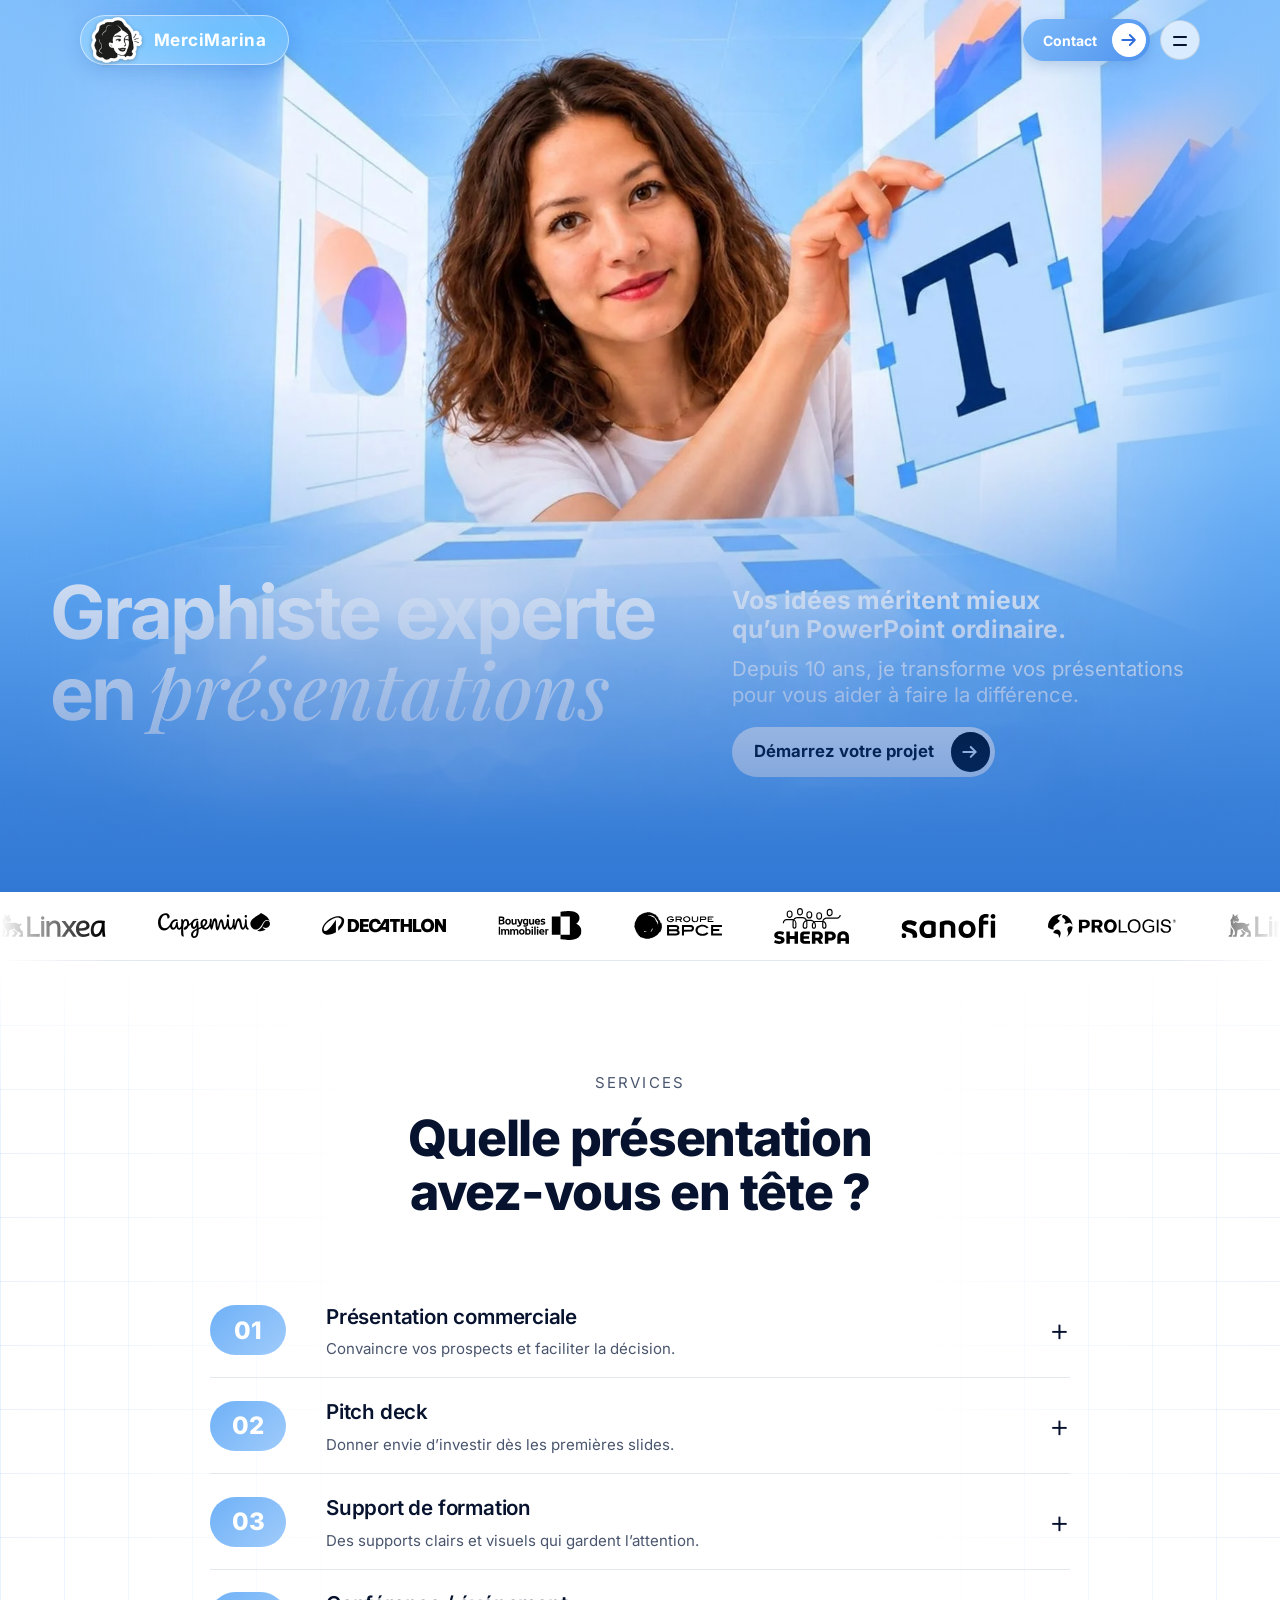
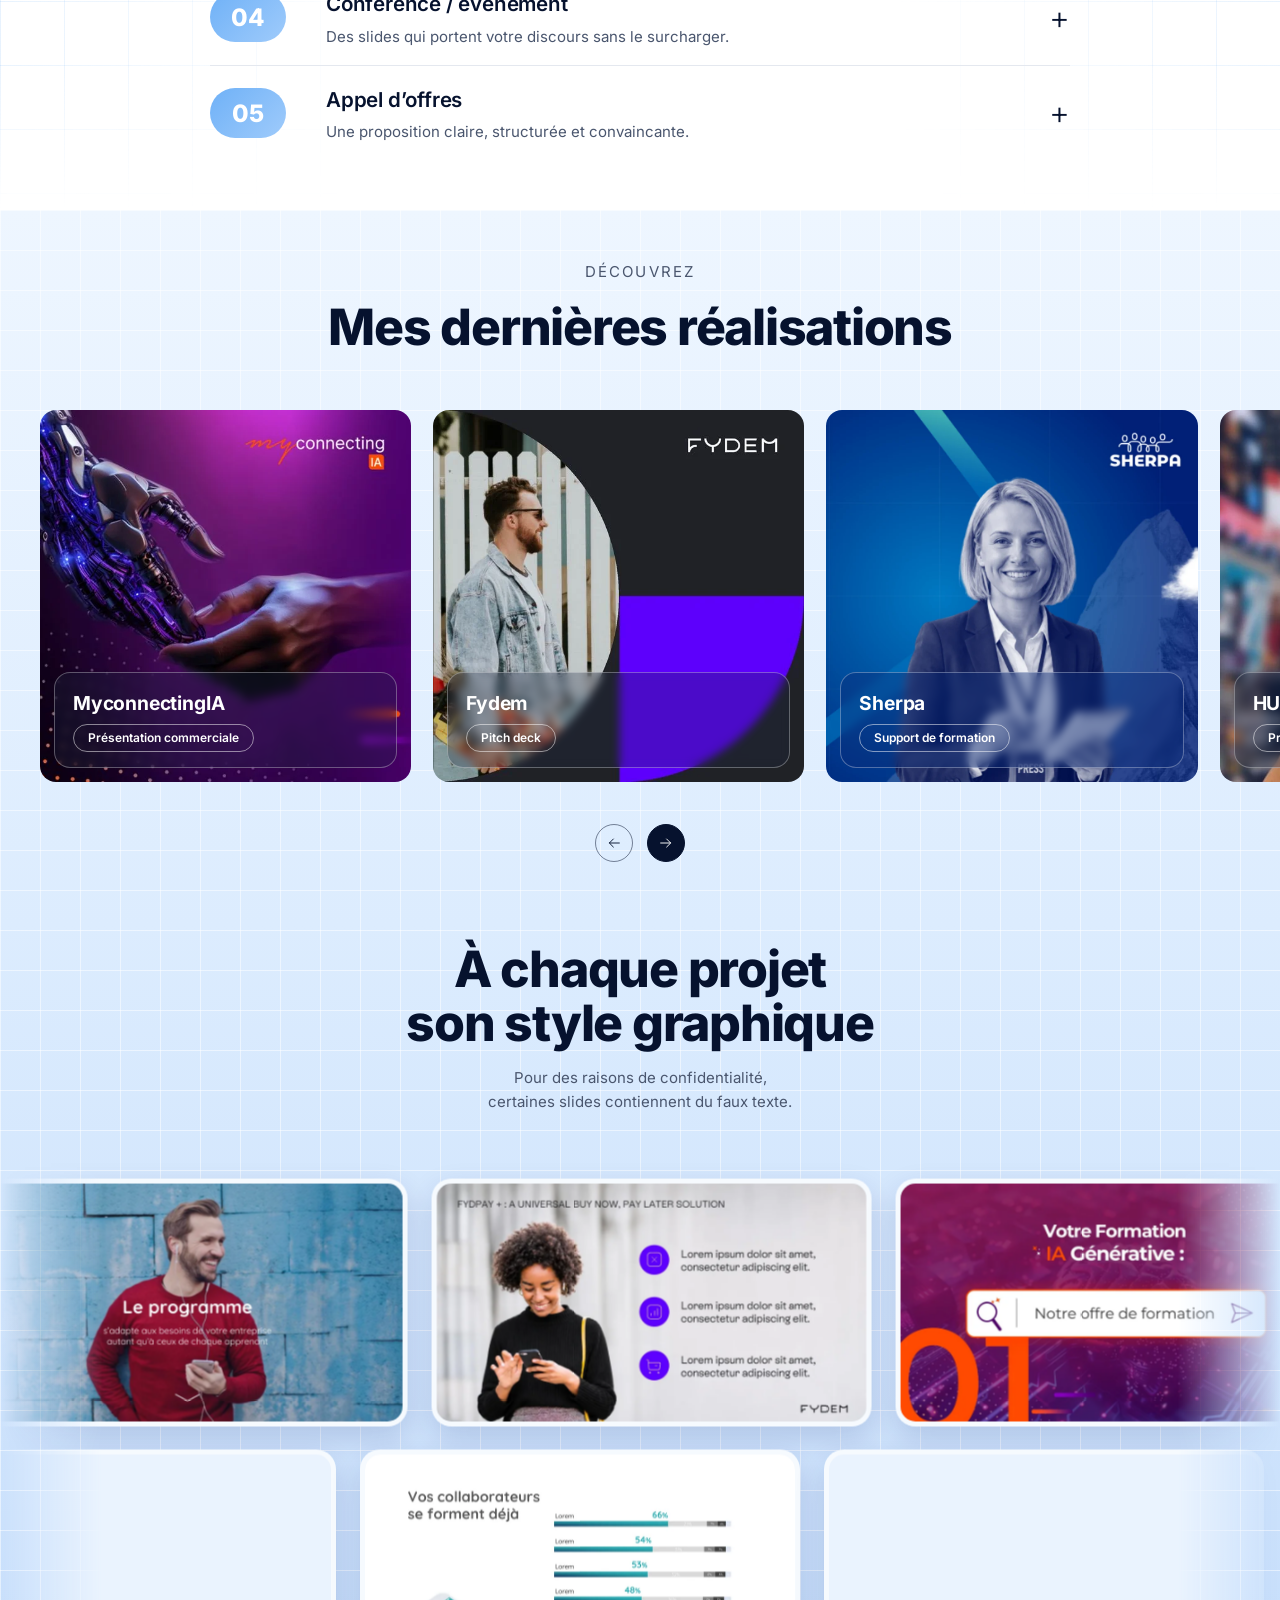
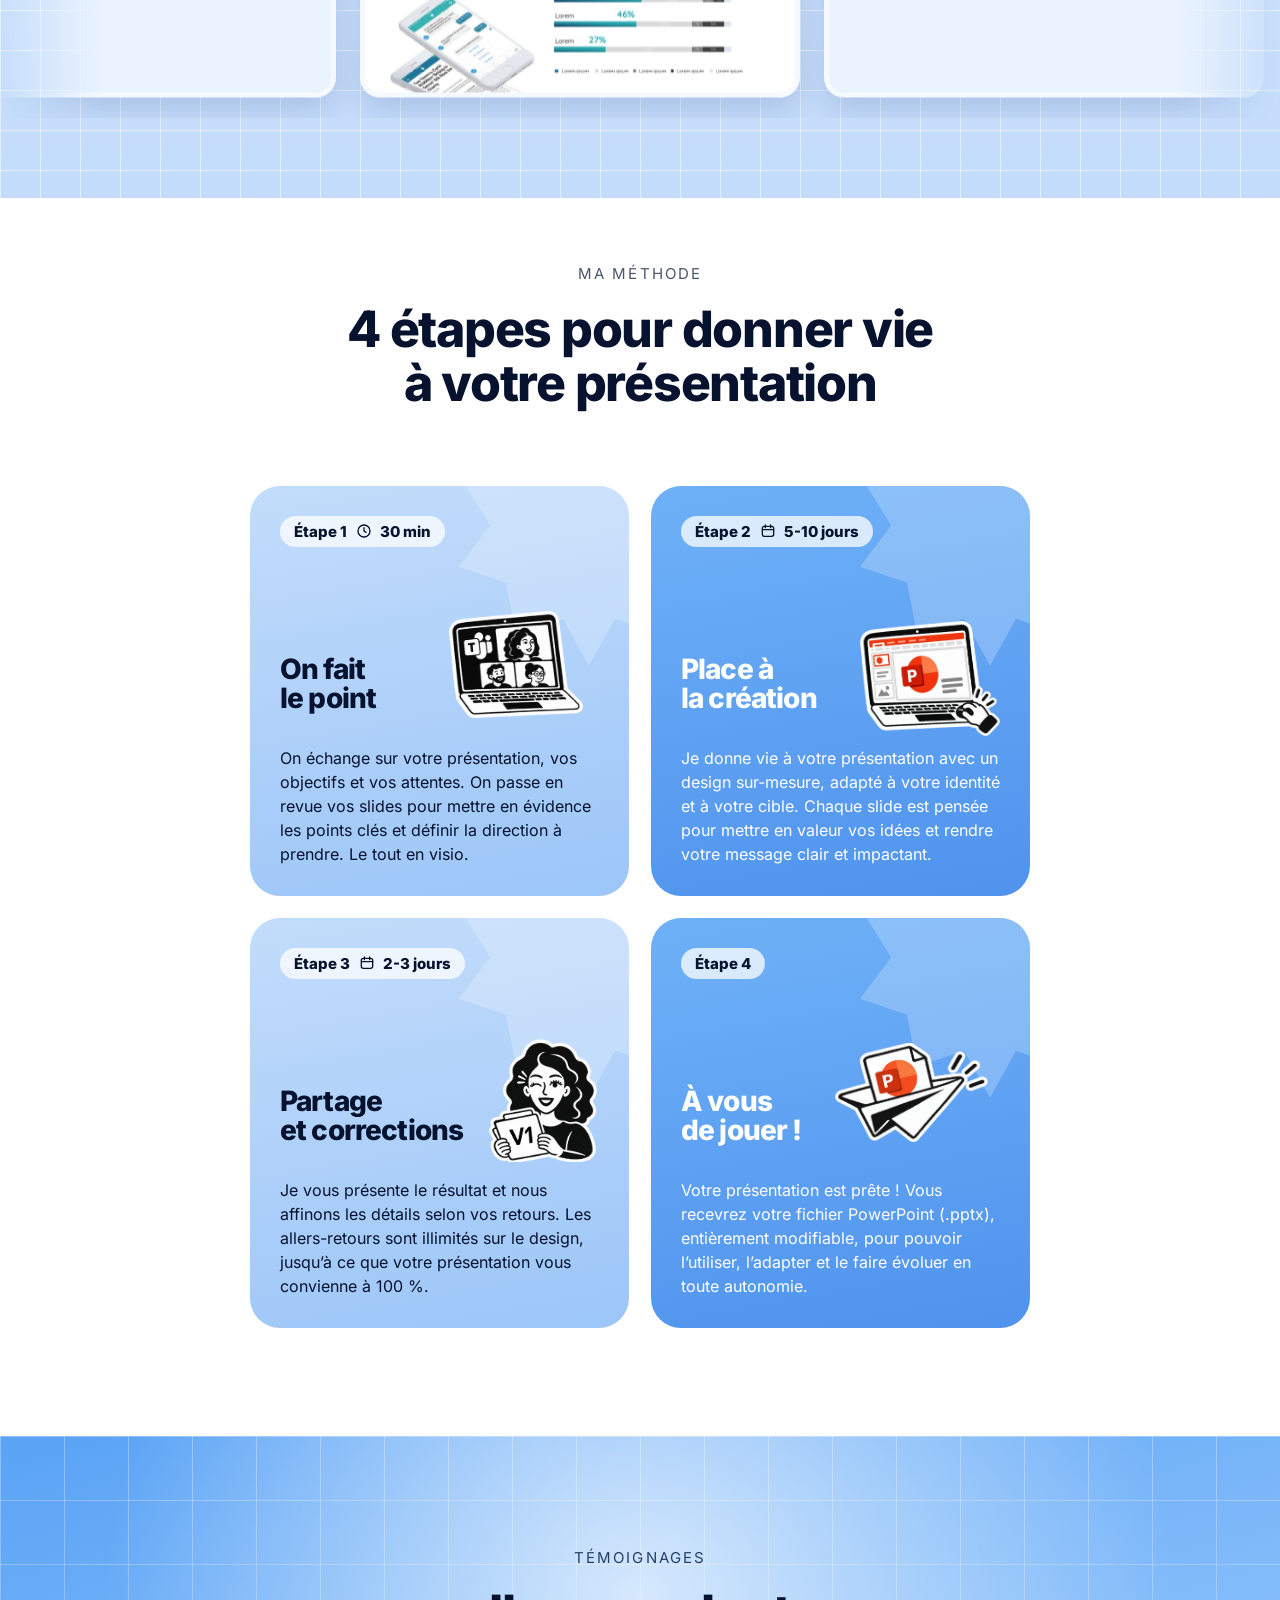
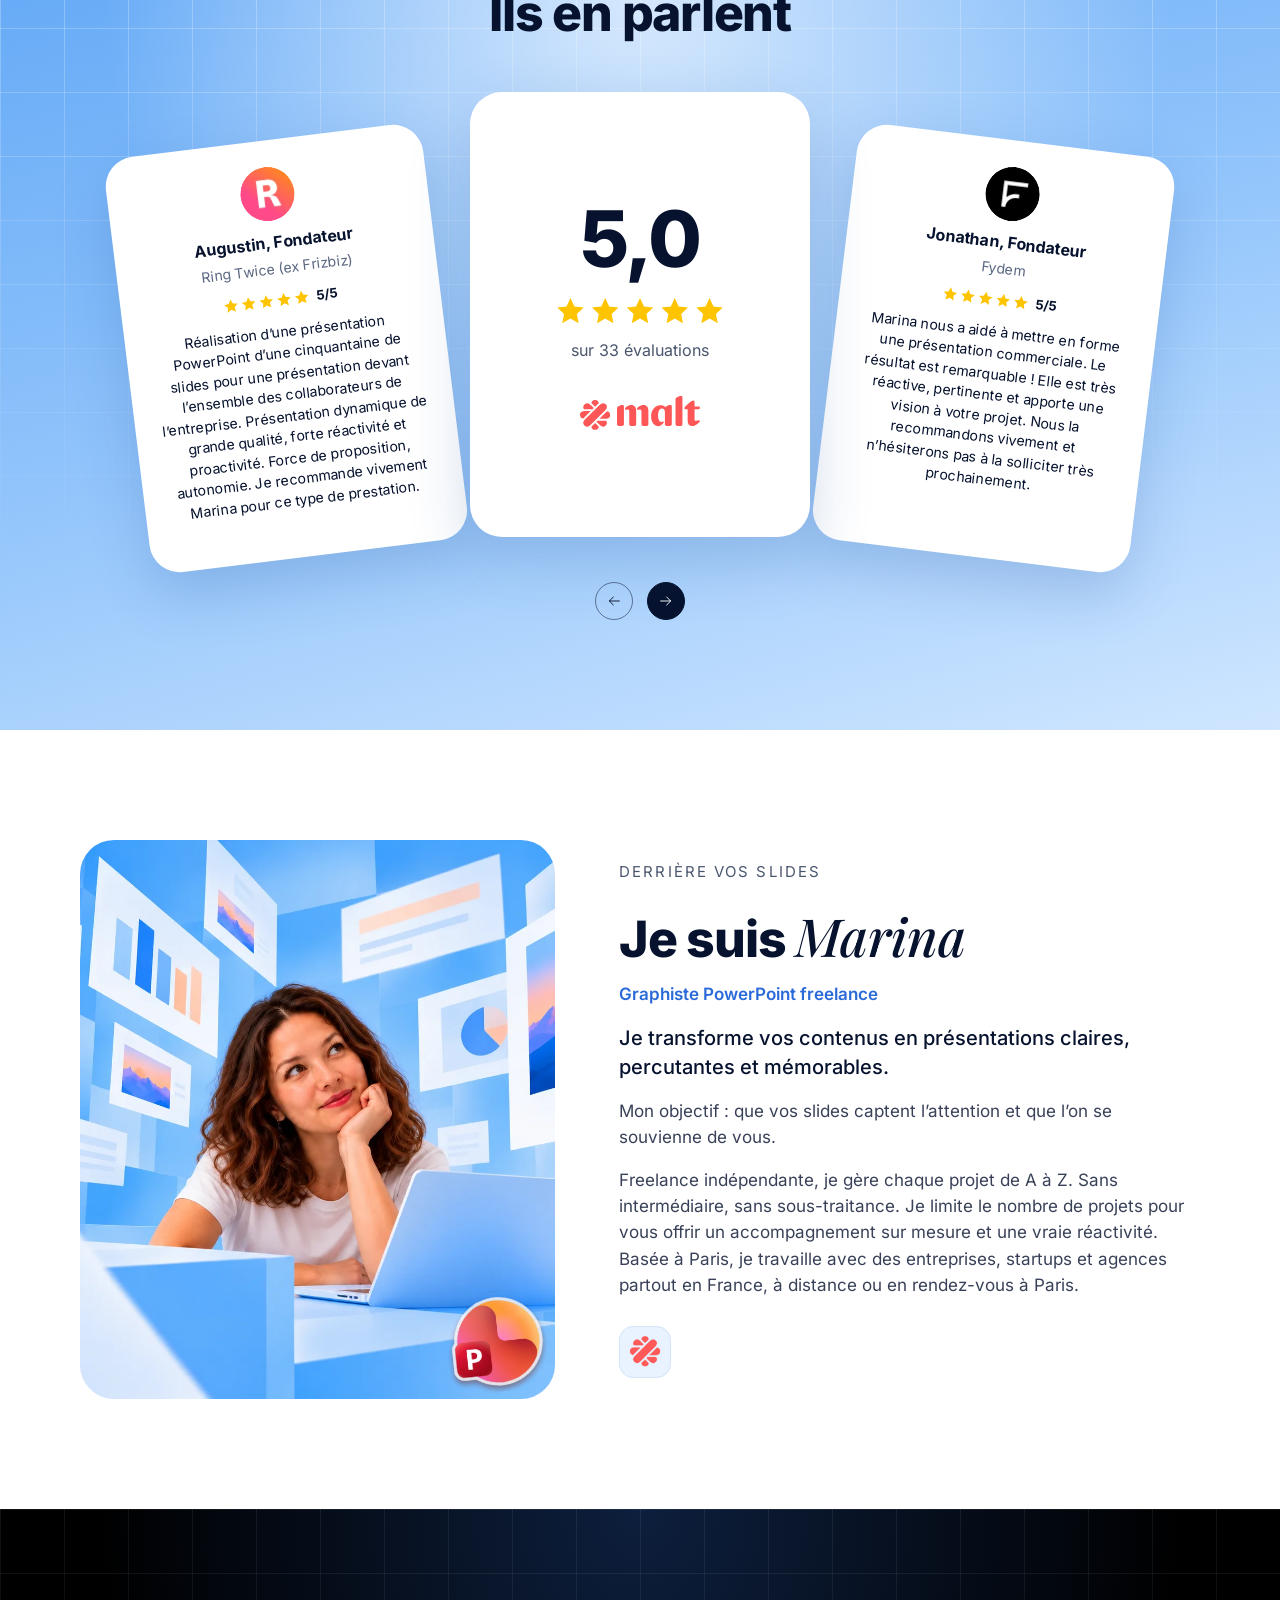
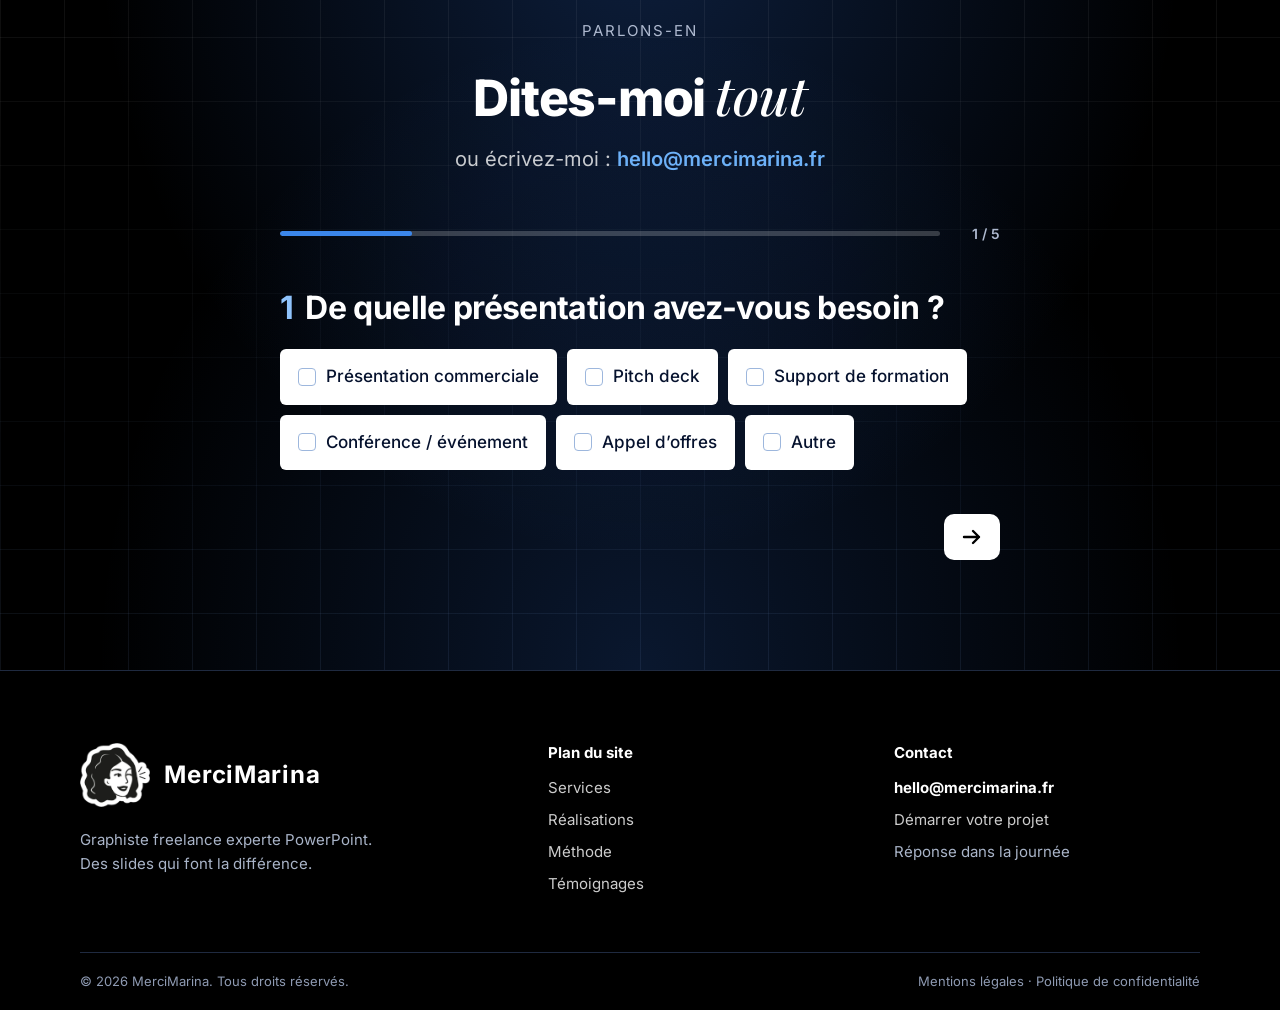
==== index.html @ 93d0d798 "Add files via upload" ====
<!DOCTYPE html>
<html lang="fr">
<head>
<meta charset="utf-8">
<meta name="description" content="Graphiste freelance experte PowerPoint à Paris : présentations commerciales, pitch decks, supports de formation et appels d’offres sur mesure.">
<link rel="canonical" href="https://mercimarina.fr/">
<meta name="robots" content="index,follow,max-image-preview:large">
<meta name="theme-color" content="#6fb1f7">
<meta property="og:type" content="website"><meta property="og:locale" content="fr_FR"><meta property="og:site_name" content="MerciMarina">
<meta property="og:title" content="Graphiste PowerPoint freelance à Paris | MerciMarina"><meta property="og:description" content="Graphiste freelance experte PowerPoint à Paris : présentations commerciales, pitch decks, supports de formation et appels d’offres sur mesure."><meta property="og:url" content="https://mercimarina.fr/">
<meta property="og:image" content="https://mercimarina.fr/og-image.jpg"><meta property="og:image:width" content="1200"><meta property="og:image:height" content="630"><meta property="og:image:alt" content="Marina, graphiste PowerPoint freelance, entourée de slides">
<meta name="twitter:card" content="summary_large_image"><meta name="twitter:title" content="Graphiste PowerPoint freelance à Paris | MerciMarina"><meta name="twitter:description" content="Graphiste freelance experte PowerPoint à Paris : présentations commerciales, pitch decks, supports de formation et appels d’offres sur mesure."><meta name="twitter:image" content="https://mercimarina.fr/og-image.jpg">
<link rel="icon" type="image/png" href="favicon.png">
<link rel="apple-touch-icon" href="apple-touch-icon.png">
<meta name="viewport" content="width=device-width, initial-scale=1, viewport-fit=cover">
<title>Graphiste PowerPoint freelance à Paris | MerciMarina</title>
<link rel="stylesheet" href="style.css?v=3">
<script type="application/ld+json">{"@context":"https://schema.org","@type":"ProfessionalService","name":"MerciMarina","url":"https://mercimarina.fr/","image":"https://mercimarina.fr/og-image.jpg","email":"hello@mercimarina.fr","description":"Graphiste PowerPoint freelance : présentations commerciales, pitch decks, supports de formation, conférences et appels d’offres sur mesure.","founder":{"@type":"Person","name":"Marina","jobTitle":"Graphiste PowerPoint freelance"},"address":{"@type":"PostalAddress","addressLocality":"Paris","addressCountry":"FR"},"areaServed":["Paris","France"],"serviceType":["Présentation commerciale","Pitch deck","Support de formation","Conférence et événement","Appel d’offres"],"sameAs":["https://www.malt.fr/profile/marinavu"]}</script>
</head>
<body>
<svg width="0" height="0" style="position:absolute" aria-hidden="true">
 <symbol id="arr" viewBox="0 0 24 24"><path d="M4 12h15M13 6l6 6-6 6"/></symbol>
 <symbol id="stars" viewBox="0 0 124 22"><path d="M11 1.5l2.9 6.2 6.8.8-5 4.7 1.3 6.7L11 16.5 5 19.9l1.3-6.7-5-4.7 6.8-.8z"/><path transform="translate(25.5 0)" d="M11 1.5l2.9 6.2 6.8.8-5 4.7 1.3 6.7L11 16.5 5 19.9l1.3-6.7-5-4.7 6.8-.8z"/><path transform="translate(51 0)" d="M11 1.5l2.9 6.2 6.8.8-5 4.7 1.3 6.7L11 16.5 5 19.9l1.3-6.7-5-4.7 6.8-.8z"/><path transform="translate(76.5 0)" d="M11 1.5l2.9 6.2 6.8.8-5 4.7 1.3 6.7L11 16.5 5 19.9l1.3-6.7-5-4.7 6.8-.8z"/><path transform="translate(102 0)" d="M11 1.5l2.9 6.2 6.8.8-5 4.7 1.3 6.7L11 16.5 5 19.9l1.3-6.7-5-4.7 6.8-.8z"/></symbol>
</svg>

<header class="site"><div class="hbar">
 <a class="brand" href="#top" aria-label="Accueil"><img src="marina-graphiste-powerpoint-freelance-logo.webp" alt="Marina, graphiste PowerPoint freelance"><span>MerciMarina</span></a>
 <div class="hright"><a class="pill dark hcta" href="#contact">Contact</a><button class="burger" aria-label="Ouvrir le menu" aria-expanded="false" aria-controls="nav"><span></span><span></span></button></div>
 <nav id="nav" aria-label="Navigation principale"><a href="#services">Services</a><a href="#realisations">Réalisations</a><a href="#methode">Méthode</a><a href="#temoignages">Témoignages</a></nav>
</div></header>

<main id="top">
<!-- 1 · Hero -->
<section class="hero"><div class="wrap">
 <div class="herobox"><img src="marina-header-presentation-designer.webp" alt="Marina, graphiste PowerPoint freelance, entourée de slides" fetchpriority="high" width="1800" height="1192">
  <div class="htxt"><h1>Graphiste experte <br>en <i>présentations</i></h1>
  <div class="hr"><p><strong><span>Vos idées méritent mieux</span> <span>qu’un PowerPoint ordinaire.</span></strong>Depuis 10 ans, je transforme vos présentations<br class="d"> pour vous aider à faire la différence.</p><a class="pill" href="#contact">Démarrez votre projet</a></div>
  </div></div>
</div></section>

<!-- 2 · Logos clients -->
<section class="logos"><div class="track" aria-hidden="true"><div class="rail" id="rail"></div></div><p class="sr-only">Ils m’ont fait confiance : Sanofi, Prologis, Linxea, Capgemini, Decathlon, Bouygues Immobilier, BPCE, Sherpa, HUH, Ring Twice, TheraPanacea, Sun’R, AliraHealth, Koena, Myconnecting, Stam Europe, Entourage.</p></section>

<!-- 3 · Services -->
<section id="services"><div class="wrap">
 <p class="kicker">Services</p>
 <h2 class="title">Quelle présentation<br>avez-vous en tête ?</h2>
 <div class="list" id="list">
  <div class="item"><button aria-expanded="false"><span class="num">01</span><span class="tt"><b>Présentation commerciale</b><small>Convaincre vos prospects <br class="m">et faciliter la décision.</small></span><span class="plus">+</span></button><div class="body"><div><div class="in"><p class="ld"><strong>Convaincre vos prospects et faciliter la décision avec une présentation qui met en avant les points forts de votre offre.</strong></p><p>Un PowerPoint professionnel, à votre image, facile à utiliser et à actualiser.</p><p class="reco">Vous vous reconnaissez ?</p><blockquote>J’ai une présentation PowerPoint de 25 slides que j’utilise en rendez-vous client. Le contenu est bon, mais visuellement, ça fait très amateur. J’aimerais quelque chose de plus pro, qui donne confiance.</blockquote><blockquote>Notre présentation commerciale est vieillissante et ne reflète plus notre identité. J’ai besoin de la moderniser pour qu’elle soit attractive et facile à mettre à jour.</blockquote><a class="pill soft" href="#contact" data-svc="Présentation commerciale">Boostons votre présentation</a></div></div></div></div>
  <div class="item"><button aria-expanded="false"><span class="num">02</span><span class="tt"><b>Pitch deck</b><small>Donner envie d’investir <br class="m">dès les premières slides.</small></span><span class="plus">+</span></button><div class="body"><div><div class="in"><p class="ld"><strong>Donner envie d’investir dès les premières slides avec un pitch deck clair et soigné.</strong></p><p>Des chiffres clés bien visibles, des graphiques lisibles et un design adapté à votre projet.</p><p class="reco">Vous vous reconnaissez ?</p><blockquote>J’ai tous mes chiffres et mon argumentaire, mais je ne sais pas comment les mettre en valeur. J’ai utilisé un template mais dès que j’y ajoute mes propres infos, le résultat est brouillon. J’ai besoin d’un pitch deck clair, professionnel et percutant, à la hauteur du travail engagé.</blockquote><blockquote>Je prépare une levée de fonds mais mon pitch deck manque d’impact visuel. J’aimerais un rendu vraiment pro qui crée l’effet WOW.</blockquote><a class="pill soft" href="#contact" data-svc="Pitch deck">Parlons de votre pitch</a></div></div></div></div>
  <div class="item"><button aria-expanded="false"><span class="num">03</span><span class="tt"><b>Support de formation</b><small>Des supports clairs et visuels <br class="m">qui gardent l’attention.</small></span><span class="plus">+</span></button><div class="body"><div><div class="in"><p class="ld"><strong>Des supports clairs et visuels qui gardent l’attention, même avec des contenus denses.</strong></p><p>Je transforme vos PowerPoint de formation avec des schémas, des repères visuels et une mise en page plus agréable à suivre.</p><p class="reco">Vous vous reconnaissez ?</p><blockquote>On utilise les mêmes PowerPoint de formation depuis des années. Chaque formateur a ajouté ses propres slides et aujourd’hui, il n’y a plus vraiment de cohérence. On aurait besoin de remettre tout ça au propre et de moderniser l’ensemble.</blockquote><blockquote>Mes formations sont riches en contenu, mais mes slides sont trop chargées et les participants décrochent rapidement. J’ai besoin de supports plus visuels et dynamiques pour maintenir leur attention et rendre l’expérience plus agréable.</blockquote><a class="pill soft" href="#contact" data-svc="Support de formation">Dynamisons vos formations</a></div></div></div></div>
  <div class="item"><button aria-expanded="false"><span class="num">04</span><span class="tt"><b>Conférence / événement</b><small>Des slides qui portent votre <br class="m">discours sans le surcharger.</small></span><span class="plus">+</span></button><div class="body"><div><div class="in"><p class="ld"><strong>Des slides qui portent votre discours sans le surcharger.</strong></p><p>Des visuels grand format, une mise en page épurée et des informations faciles à lire, même au fond de la salle.</p><p class="reco">Vous vous reconnaissez ?</p><blockquote>Je dois intervenir lors d’une conférence devant 300 personnes. Mon discours est prêt, mais mes slides sont trop chargées. J’aimerais quelque chose de beaucoup plus visuel, qui accompagne mon intervention sans surcharger l’écran.</blockquote><blockquote>Nous organisons un séminaire et plusieurs intervenants vont prendre la parole. J’ai besoin d’harmoniser la présentation pour garantir une identité visuelle cohérente et un rendu à la hauteur de notre événement.</blockquote><a class="pill soft" href="#contact" data-svc="Conférence / événement">Marquons les esprits</a></div></div></div></div>
  <div class="item"><button aria-expanded="false"><span class="num">05</span><span class="tt"><b>Appel d’offres</b><small>Une proposition claire, <br class="m">structurée et convaincante.</small></span><span class="plus">+</span></button><div class="body"><div><div class="in"><p><strong>Une proposition claire, structurée et convaincante,</strong> avec des informations bien présentées, des schémas pour illustrer vos méthodologies et vos points forts mis en évidence. Pour vos dossiers comme pour vos soutenances orales.</p><p class="reco">Vous vous reconnaissez ?</p><blockquote>On doit remettre notre réponse à un appel d’offres dans quelques jours. Sur le fond, tout est là, mais le document fait des dizaines de pages et c’est assez indigeste. On aimerait une mise en page plus soignée, avec des schémas et des visuels pour faire ressortir nos points forts.</blockquote><blockquote>Nous avons été présélectionnés pour un appel d’offres stratégique et devons défendre notre proposition à l’oral. Nous maîtrisons notre sujet, mais nous avons besoin de slides qui vont droit au but et qui montrent clairement pourquoi notre proposition est la bonne.</blockquote><a class="pill soft" href="#contact" data-svc="Appel d’offres">Valorisons votre proposition</a></div></div></div></div>
 </div>
</div></section>

<div class="band">
<!-- 5 · Réalisations -->
<section id="realisations">
 <div class="wrap"><p class="kicker">Découvrez</p><h2 class="title">Mes dernières réalisations</h2></div>
 <div class="wks"> 
  <a class="wk k-myc" href="realisation-myconnectingia.html"><span class="fl"><span class="fi"><img class="f" alt="MyconnectingIA" src="myconnectingia-presentation.webp" loading="lazy" decoding="async"><img class="b" alt="" src="myconnectingia-exemple-presentation.webp" loading="lazy" decoding="async"><span class="glass"><h3>MyconnectingIA</h3><span class="tag">Présentation commerciale</span></span></span></span></a>
  <a class="wk k-fyd" href="realisation-fydem.html"><span class="fl"><span class="fi"><img class="f" alt="Fydem" src="fydem-presentation.webp" loading="lazy" decoding="async"><img class="b" alt="" src="fydem-exemple-presentation.webp" loading="lazy" decoding="async"><span class="glass"><h3>Fydem</h3><span class="tag">Pitch deck</span></span></span></span></a>
  <a class="wk k-she" href="realisation-sherpa.html"><span class="fl"><span class="fi"><img class="f" alt="Sherpa" src="sherpa-presentation.webp" loading="lazy" decoding="async"><img class="b" alt="" src="sherpa-exemple-presentation.webp" loading="lazy" decoding="async"><span class="glass"><h3>Sherpa</h3><span class="tag">Support de formation</span></span></span></span></a>
  <!-- Entourage : masqué pour l’instant, retirer ce commentaire pour le réactiver
  <a class="wk k-ent" href="#"><span class="fl"><span class="fi"><img class="f" alt="Entourage" src="entourage-presentation.webp" loading="lazy" decoding="async"><img class="b" alt="" src="entourage-exemple-presentation.webp" loading="lazy" decoding="async"><span class="glass"><h3>Entourage</h3><span class="tag">Présentation donateurs</span></span></span></span></a>
  -->
  <a class="wk k-huh" href="realisation-huh-school.html"><span class="fl"><span class="fi"><img class="f" alt="HUH? School" src="huh-school-presentation.webp" loading="lazy" decoding="async"><img class="b" alt="" src="huh-school-exemple-presentation.webp" loading="lazy" decoding="async"><span class="glass"><h3>HUH? School</h3><span class="tag">Présentation commerciale</span></span></span></span></a>
 </div>
 <div class="wnav"><button class="arrow prev" aria-label="Réalisations précédentes"><svg viewBox="0 0 24 24" aria-hidden="true"><use href="#arr"/></svg></button><button class="arrow next" aria-label="Réalisations suivantes"><svg viewBox="0 0 24 24" aria-hidden="true"><use href="#arr"/></svg></button></div>
</section>

<!-- 4 · Carrousel « style graphique » : dans le même bandeau que les réalisations -->
<section class="sg" aria-labelledby="sg-t">
 <div class="wrap sg-head"><h2 class="title" id="sg-t">À chaque projet<br>son style graphique</h2><p class="sg-note">Pour des raisons de confidentialité, certaines slides contiennent du faux texte.</p></div>
 <div class="sg-stage" id="sg-stage" role="img" aria-label="Mosaïque animée de slides réalisées pour Fydem, HUH? School, MyconnectingIA et Entourage"><div class="sg-plane" id="sg-plane"></div></div>
</section>

</div>

<!-- 6 · Méthode -->
<section class="method" id="methode"><div class="wrap">
 <p class="kicker">Ma méthode</p>
 <h2 class="title">4 étapes pour donner vie <br>à votre présentation</h2>
</div>
<div class="steps">
 <article class="step"><span class="n">Étape 1<svg viewBox="0 0 24 24" aria-hidden="true"><circle cx="12" cy="12" r="9"/><path d="M12 7v5l3 2"/></svg>30 min</span><div class="ttl"><h3>On fait <span class="lt">le point</span></h3><img class="ill" alt="Visioconférence : Marina fait le point avec vous" src="visioconference-brief-ppt.webp" loading="lazy" decoding="async"></div><p>On échange sur votre présentation, vos objectifs et vos attentes. On passe en revue vos slides pour mettre en évidence les points clés et définir la direction à prendre. Le tout en visio.</p></article><span class="flow" aria-hidden="true"><i><svg viewBox="0 0 24 24"><use href="#arr"/></svg></i></span>
 <article class="step"><span class="n">Étape 2<svg viewBox="0 0 24 24" aria-hidden="true"><rect x="3.5" y="5" width="17" height="15" rx="3"/><path d="M3.5 10h17M8 3v4M16 3v4"/></svg>5-10 jours</span><div class="ttl"><h3>Place à <span class="lt">la création</span></h3><img class="ill" alt="Création de votre présentation sur PowerPoint" src="creation-de-votre-presentation-sur-powerpoint.webp" loading="lazy" decoding="async"></div><p>Je donne vie à votre présentation avec un design sur-mesure, adapté à votre identité et à votre cible. Chaque slide est pensée pour mettre en valeur vos idées et rendre votre message clair et impactant.</p></article><span class="flow" aria-hidden="true"><i><svg viewBox="0 0 24 24"><use href="#arr"/></svg></i></span>
 <article class="step"><span class="n">Étape 3<svg viewBox="0 0 24 24" aria-hidden="true"><rect x="3.5" y="5" width="17" height="15" rx="3"/><path d="M3.5 10h17M8 3v4M16 3v4"/></svg>2-3 jours</span><div class="ttl"><h3>Partage <span class="lt">et corrections</span></h3><img class="ill" alt="Livrable PowerPoint" src="livrable-powerpoint.webp" loading="lazy" decoding="async"></div><p>Je vous présente le résultat et nous affinons les détails selon vos retours. Les allers-retours sont illimités sur le design, jusqu’à ce que votre présentation vous convienne à 100 %.</p></article><span class="flow" aria-hidden="true"><i><svg viewBox="0 0 24 24"><use href="#arr"/></svg></i></span>
 <article class="step"><span class="n">Étape 4</span><div class="ttl"><h3>À vous <span class="lt">de jouer !</span></h3><img class="ill" alt="Présentation PowerPoint prête à l’emploi" src="presentation-powerpoint-prete-a-lemploi.webp" loading="lazy" decoding="async"></div><p>Votre présentation est prête ! Vous recevrez votre fichier PowerPoint (.pptx), entièrement modifiable, pour pouvoir l’utiliser, l’adapter et le faire évoluer en toute autonomie.</p></article>
</div>
<div class="snav"><button class="arrow prev" aria-label="Étapes précédentes"><svg viewBox="0 0 24 24" aria-hidden="true"><use href="#arr"/></svg></button><button class="arrow next" aria-label="Étapes suivantes"><svg viewBox="0 0 24 24" aria-hidden="true"><use href="#arr"/></svg></button></div>
</section>

<!-- 8 · Témoignages -->
<section id="temoignages"><div class="wrap">
 <p class="kicker">Témoignages</p><h2 class="title">Ils en parlent</h2>
 <div class="tcar">
  <article class="tc"><div class="av pic"><img src="avatar-temoignage-1.webp" alt="" width="58" height="58" loading="lazy" decoding="async"></div><p class="nm">Augustin, Fondateur</p><p class="co">Ring Twice (ex Frizbiz)</p><div class="rt" role="img" aria-label="5 étoiles sur 5"><svg viewBox="0 0 124 22" aria-hidden="true"><use href="#stars"/></svg><b>5/5</b></div><p class="tq">Réalisation d’une présentation PowerPoint d’une cinquantaine de slides pour une présentation devant l’ensemble des collaborateurs de l’entreprise. Présentation dynamique de grande qualité, forte réactivité et proactivité. Force de proposition, autonomie. Je recommande vivement Marina pour ce type de prestation.</p></article>
  <article class="tc malt"><a class="mlink" href="https://www.malt.fr/profile/marinavu" target="_blank" rel="noopener" aria-label="Voir mon profil Malt : 5,0 sur 33 évaluations"><p class="mscore">5,0</p><div class="mstars" role="img" aria-label="5 étoiles sur 5"><svg viewBox="0 0 124 22" aria-hidden="true"><use href="#stars"/></svg></div><p class="mcount">sur 33 évaluations</p><img class="mlogo" src="malt.svg" alt="Malt" width="120" height="34" loading="lazy" decoding="async"></a></article>
  <article class="tc"><div class="av pic"><img src="avatar-temoignage-2.webp" alt="" width="58" height="58" loading="lazy" decoding="async"></div><p class="nm">Jonathan, Fondateur</p><p class="co">Fydem</p><div class="rt" role="img" aria-label="5 étoiles sur 5"><svg viewBox="0 0 124 22" aria-hidden="true"><use href="#stars"/></svg><b>5/5</b></div><p class="tq">Marina nous a aidé à mettre en forme une présentation commerciale. Le résultat est remarquable ! Elle est très réactive, pertinente et apporte une vision à votre projet. Nous la recommandons vivement et n’hésiterons pas à la solliciter très prochainement.</p></article>
  <article class="tc"><div class="av pic"><img src="avatar-temoignage-3.webp" alt="" width="58" height="58" loading="lazy" decoding="async"></div><p class="nm">Catherine, CTO</p><p class="co">TheraPanacea</p><div class="rt" role="img" aria-label="5 étoiles sur 5"><svg viewBox="0 0 124 22" aria-hidden="true"><use href="#stars"/></svg><b>5/5</b></div><p class="tq">Marina a très bien compris notre attente et la philosophie de la présentation que nous souhaitions, elle a proposé spontanément des idées qui amélioraient notre projet initial. Le travail réalisé nous convient parfaitement et a été livré dans les temps malgré des délais courts ! Je recommande sans hésitation !</p></article>
    <article class="tc"><div class="av pic"><img src="avatar-temoignage-4.webp" alt="" width="58" height="58" loading="lazy" decoding="async"></div><p class="nm">Jean Michel, Associé</p><p class="co">Sherpa</p><div class="rt" role="img" aria-label="5 étoiles sur 5"><svg viewBox="0 0 124 22" aria-hidden="true"><use href="#stars"/></svg><b>5/5</b></div><p class="tq">Marina est capable de travailler en parfaite autonomie, elle tient les délais et il n’y a jamais de mauvaise surprise ni sur la qualité ni sur le volume. Merci. Je recommande vivement.</p></article>
  <article class="tc"><div class="av pic"><img src="avatar-temoignage-5.webp" alt="" width="58" height="58" loading="lazy" decoding="async"></div><p class="nm">Nicolas, Fondateur</p><p class="co">HUH</p><div class="rt" role="img" aria-label="5 étoiles sur 5"><svg viewBox="0 0 124 22" aria-hidden="true"><use href="#stars"/></svg><b>5/5</b></div><p class="tq">Très bonne communication avec Marina, qui s’est montrée indépendante sur le projet. Un simple brief et Marina a délivré un résultat bien au-dessus de nos attentes. On retravaillera ensemble, c’est certain.</p></article>
 </div>
 <div class="tnav"><div class="tbs"><button class="tb prev" aria-label="Témoignage précédent"><svg viewBox="0 0 24 24" aria-hidden="true"><use href="#arr"/></svg></button><button class="tb next" aria-label="Témoignage suivant"><svg viewBox="0 0 24 24" aria-hidden="true"><use href="#arr"/></svg></button></div></div>
</div></section>

<!-- 7 · À propos -->
<section class="about" id="apropos"><div class="wrap">
 <div class="portrait"><img class="pbadge" alt="" aria-hidden="true" src="pbadge.webp" loading="lazy" decoding="async"><img alt="Marina, graphiste PowerPoint freelance" src="marina-graphiste-powerpoint-freelance.webp" loading="lazy" decoding="async"></div>
 <div>
  <p class="kicker">Derrière vos slides</p>
  <h2 class="title">Je suis <i>Marina</i></h2>
  <h3 class="sub">Graphiste PowerPoint freelance</h3>
  <p class="lead">Je transforme vos contenus en présentations claires, percutantes et mémorables.</p>
  <p>Mon objectif : que vos slides captent l’attention et que l’on se souvienne de vous.</p>
  <p>Freelance indépendante, je gère chaque projet de A à Z. Sans intermédiaire, sans sous-traitance. Je limite le nombre de projets pour vous offrir un accompagnement sur mesure et une vraie réactivité. Basée à Paris, je travaille avec des entreprises, startups et agences partout en France, à distance ou en rendez-vous à Paris.</p>
  <div class="links"><a class="soc" hidden href="#" target="_blank" rel="noopener" aria-label="Profil LinkedIn de Marina (s’ouvre dans un nouvel onglet)"><svg viewBox="0 0 24 24" aria-hidden="true"><path fill="#0a66c2" d="M20.45 20.45h-3.56v-5.57c0-1.33-.03-3.04-1.85-3.04-1.86 0-2.14 1.45-2.14 2.94v5.67H9.34V9h3.41v1.56h.05c.48-.9 1.64-1.85 3.37-1.85 3.6 0 4.27 2.37 4.27 5.46v6.28zM5.34 7.43a2.06 2.06 0 1 1 0-4.12 2.06 2.06 0 0 1 0 4.12zM7.12 20.45H3.56V9h3.56v11.45z"/></svg></a><a class="soc" href="https://www.malt.fr/profile/marinavu" target="_blank" rel="noopener" aria-label="Profil Malt de Marina (s’ouvre dans un nouvel onglet)"><img alt="" src="malt-icone.webp" loading="lazy" decoding="async"></a></div>
 </div>
</div></section>

<!-- 9 · Contact -->
<section id="contact"><div class="wrap">
 <p class="kicker">Parlons-en</p><h2 class="title">Dites-moi <i>tout</i></h2>
 <p class="cmail">ou écrivez-moi : <a href="mailto:hello@mercimarina.fr">hello@mercimarina.fr</a></p>
 <form class="tf" id="tf" action="https://formspree.io/f/mvkkbrel" method="POST" novalidate>
  <input type="hidden" name="_subject" value="Nouvelle demande depuis mercimarina.fr"><input type="text" name="_gotcha" tabindex="-1" autocomplete="off" aria-hidden="true" style="position:absolute;left:-9999px;opacity:0;height:0;width:0">
  <div class="prog"><div class="bar"><i></i></div><span class="cnt">1 / 6</span></div>
  <div class="st on" role="group" aria-labelledby="q1"><p class="qn" id="q1"><em>1</em>De quelle présentation <br class="m">avez-vous besoin ?</p>
   <div class="opts"><label class="opt"><input type="checkbox" name="svc" value="Présentation commerciale"><span>Présentation commerciale</span></label><label class="opt"><input type="checkbox" name="svc" value="Pitch deck"><span>Pitch deck</span></label><label class="opt"><input type="checkbox" name="svc" value="Support de formation"><span>Support de formation</span></label><label class="opt"><input type="checkbox" name="svc" value="Conférence / événement"><span>Conférence / événement</span></label><label class="opt"><input type="checkbox" name="svc" value="Appel d’offres"><span>Appel d’offres</span></label><label class="opt"><input type="checkbox" id="oth" name="svc" value="Autre"><span>Autre</span></label></div>
   <input id="othtxt" name="besoin_autre" type="text" placeholder="Précisez votre besoin…" aria-label="Autre besoin" hidden></div>
  <div class="st"><label class="qn" for="ctx"><em>2</em>Parlez-moi de votre projet</label><textarea id="ctx" name="projet" placeholder="Contexte de la présentation et informations utiles à me communiquer…"></textarea><a class="wt" href="https://wetransfer.com/?to=hello@mercimarina.fr" target="_blank" rel="noopener noreferrer"><span>Envoi de votre présentation via WeTransfer</span><small>(optionnel)</small><svg viewBox="0 0 24 24" aria-hidden="true" width="16" height="16" fill="none" stroke="currentColor" stroke-width="2.2" stroke-linecap="round" stroke-linejoin="round"><path d="M7 17L17 7M8 7h9v9"/></svg></a></div>
  <div class="st"><label class="qn" for="dt"><em>3</em>Votre deadline</label><input id="dt" name="deadline" type="date"></div>
  <div class="st"><label class="qn" for="nm"><em>4</em>Votre prénom et nom</label><input id="nm" name="nom" type="text" autocomplete="name" placeholder="Prénom Nom"></div>
  <div class="st"><label class="qn" for="em"><em>5</em>Votre e-mail</label><p class="opt-note">Obligatoire *</p><input id="em" name="email" type="email" required autocomplete="email" placeholder="Où puis-je vous répondre ?"></div>
  <p class="err" role="alert"></p>
  <div class="tfnav"><button type="button" class="back" hidden>← Retour</button><button type="button" class="pill nx icon" aria-label="Suivant"><span></span></button></div>
  <div class="thanks" role="status"><p class="qn">Merci, votre message est bien parti !</p><p>Je reviens vers vous très vite.</p></div>
 </form>
</div></section>
</main>

<footer>
 <div class="wrap ft"><div><a class="flogo" href="#top" aria-label="Accueil"><img src="marina-graphiste-powerpoint-freelance-logo.webp" alt=""><span>MerciMarina</span></a><p>Graphiste freelance experte PowerPoint.<br>Des slides qui font la différence.</p></div>
 <div><h4>Plan du site</h4><ul><li><a href="#services">Services</a></li><li><a href="#realisations">Réalisations</a></li><li><a href="#methode">Méthode</a></li><li><a href="#temoignages">Témoignages</a></li></ul></div>
 <div><h4>Contact</h4><ul><li><a class="mail" href="mailto:hello@mercimarina.fr">hello@mercimarina.fr</a></li><li><a href="#contact">Démarrer votre projet</a></li><li>Réponse dans la journée</li></ul></div></div>
 <div class="wrap fb"><span>© 2026 MerciMarina. Tous droits réservés.</span><span><a href="mentions-legales.html">Mentions légales</a> · <a href="politique-confidentialite.html">Politique de confidentialité</a></span></div>
</footer>

<script src="script.js?v=6" defer></script>
</body>
</html>
---- style.css ----
/* Polices hébergées sur le site (aucune requête vers Google) */
@font-face{font-family:'Inter';font-style:normal;font-weight:100 900;font-display:swap;src:url([data-uri]) format('woff2')}
@font-face{font-family:'Playfair Display';font-style:italic;font-weight:400 900;font-display:swap;src:url([data-uri]) format('woff2')}
/* ============ Base ============ */
br.m{display:none}
.sr-only{position:absolute;width:1px;height:1px;margin:-1px;padding:0;overflow:hidden;clip:rect(0,0,0,0);white-space:nowrap;border:0}
:root{--ink:#06122e;--sky:#6fb1f7;--sky2:#9fcbfb;--mist:#e9f3ff;--bg:#fff;--line:#e4e8ef;--muted:#4a566e;
--f:'Inter',system-ui,sans-serif;--s:'Playfair Display',Georgia,serif}
@media (prefers-color-scheme:dark){:root{--ink:#eef4ff;--bg:#071226;--line:#1d2b47;--muted:#a3b2cc;--mist:#10213f}}
*,*::before,*::after{box-sizing:border-box}
html{scroll-behavior:smooth;scroll-padding-top:84px}
body{margin:0;background:var(--bg);color:var(--ink);font:400 17px/1.6 var(--f);overflow-x:hidden}
h1,h2,h3,p{margin:0}
a{color:inherit}
[hidden]{display:none!important}
:focus-visible{outline:3px solid var(--sky);outline-offset:3px}
.wrap{width:min(1120px,100% - 40px);margin-inline:auto}
section{padding:110px 0}
.kicker{display:block;text-align:center;font-size:15px;font-weight:400;text-transform:uppercase;letter-spacing:.14em;color:var(--muted);margin-bottom:16px}
.title{font-weight:800;letter-spacing:-.025em;line-height:1.08;font-size:clamp(30px,4.3vw,50px);text-align:center}
.title i{font:italic 500 1.05em var(--s);letter-spacing:0}

/* Boutons « pill » avec flèche */
.pill{display:inline-flex;align-items:center;gap:1.1em;background:#fff;color:#000;border:0;border-radius:999px;padding:7px 7px 7px 26px;font:700 16px var(--f);text-decoration:none;cursor:pointer;transition:box-shadow .2s}
.pill:hover{box-shadow:0 10px 24px rgba(10,42,102,.22)}
.pill .ic{width:40px;height:40px;border-radius:50%;background:#000;color:#fff;display:grid;place-items:center;transition:background .25s;flex:none}
.pill .ic svg{width:20px;height:20px;fill:none;stroke:currentColor;stroke-width:2.4;stroke-linecap:round;stroke-linejoin:round;transition:transform .3s}
.pill:hover .ic{background:linear-gradient(135deg,#7dbafa,#4f93ee);color:#000}
.pill:hover .ic svg{transform:rotate(-45deg)}
.pill.dark{background:#000;color:#fff;box-shadow:inset 0 0 0 1px rgba(255,255,255,.15)}
.pill.dark .ic{background:#fff;color:#000}
.pill.dark:hover .ic{background:linear-gradient(135deg,#7dbafa,#4f93ee);color:#000}

/* Flèches de défilement (réalisations) */
.arrow,.tb{width:38px;height:38px;padding:0;display:grid;place-items:center;border:1px solid rgba(6,18,46,.5);border-radius:50%;background:transparent;color:#06122e;cursor:pointer;transition:background .3s,color .3s,border-color .3s}
.arrow.next,.tb.next{background:#06122e;border-color:#06122e;color:#fff}
.arrow.prev:hover,.tb.prev:hover{background:rgba(6,18,46,.08);border-color:#06122e}
.arrow.next:hover,.tb.next:hover{background:linear-gradient(135deg,#7dbafa,#4f93ee);border-color:#4f93ee;color:#000}
.arrow svg,.tb svg{display:block;width:16px;height:16px;fill:none;stroke:currentColor;stroke-width:1.4;stroke-linecap:round;stroke-linejoin:round;transition:transform .3s}
.arrow.prev svg,.tb.prev svg{transform:rotate(180deg)}
.arrow.next:hover svg,.tb.next:hover svg{transform:translateX(2px)}
.arrow.prev:hover svg,.tb.prev:hover svg{transform:rotate(180deg) translateX(2px)}

/* ============ En-tête ============ */
header.site{position:fixed;z-index:20;top:calc(env(safe-area-inset-top,0px) + 10px);left:0;right:0;pointer-events:none}
.hbar{position:relative;width:min(1120px,100% - 24px);height:60px;margin:0 auto;display:flex;align-items:center;justify-content:space-between;pointer-events:none}
.brand{transition:opacity .25s,transform .25s,visibility .25s;pointer-events:auto;display:flex;align-items:center;gap:12px;height:50px;padding:4px 22px 4px 8px;border-radius:999px;background:rgba(255,255,255,.18);border:1px solid rgba(255,255,255,.5);-webkit-backdrop-filter:blur(14px) saturate(1.4);backdrop-filter:blur(14px) saturate(1.4);box-shadow:0 6px 20px rgba(20,70,160,.16);color:#fff;font:700 17px var(--f);letter-spacing:.03em;text-decoration:none;transition:background .3s,color .3s,border-color .3s}
.brand img{display:block;width:auto;height:46px;margin:-2px 0 -2px 2px;filter:drop-shadow(0 1px 2px rgba(0,0,0,.28))}
header.site.solid .brand{background:color-mix(in srgb,var(--bg) 72%,transparent);border-color:color-mix(in srgb,var(--bg) 85%,transparent);color:var(--ink)}
.hright{pointer-events:auto;display:flex;align-items:center;gap:10px}
.hcta,.hcta.dark{padding:4px 4px 4px 20px;font-size:14px;background:linear-gradient(135deg,#7dbafa,#4f93ee);color:#fff;box-shadow:0 4px 14px rgba(20,70,160,.2)}
.hcta.dark .ic{background:#fff;color:#2f6fdc}
.hcta.dark:hover .ic{background:linear-gradient(135deg,#7dbafa,#4f93ee);color:#000}
.hcta .ic{width:34px;height:34px}
.hcta{transition:opacity .3s,visibility .3s,box-shadow .2s}
header.site:not(.past) .hcta{opacity:0;visibility:hidden;pointer-events:none}
.burger{position:relative;width:40px;height:40px;border:1px solid color-mix(in srgb,var(--ink) 12%,transparent);border-radius:50%;background:color-mix(in srgb,var(--bg) 70%,transparent);-webkit-backdrop-filter:blur(10px);backdrop-filter:blur(10px);cursor:pointer;transition:background .25s}
.burger:hover{background:var(--bg)}
.burger span{position:absolute;left:12px;right:12px;height:2px;border-radius:2px;background:var(--ink);transition:transform .3s,top .3s}
.burger span:first-child{top:15px}.burger span:last-child{top:23px}
.burger[aria-expanded="true"] span:first-child{top:19px;transform:rotate(45deg)}
.burger[aria-expanded="true"] span:last-child{top:19px;transform:rotate(-45deg)}
nav{display:none;position:absolute;top:64px;right:0;width:min(250px,100%);flex-direction:column;gap:2px;padding:10px;border-radius:22px;background:var(--bg);border:1px solid var(--line);box-shadow:0 20px 40px rgba(20,70,160,.18);pointer-events:auto}
nav.open{display:flex}
nav a{padding:12px 16px;border-radius:14px;font-weight:500;font-size:16px;color:var(--muted);text-decoration:none;transition:background .2s,color .2s}
nav a:hover{background:var(--mist);color:var(--ink)}
nav a.on{background:var(--mist);color:var(--ink);font-weight:700}

/* ============ 1 · Hero ============ */
.hero{padding:0;position:relative;overflow:hidden;background:linear-gradient(180deg,#82bffb 0%,#88c3fd 22%,#80c0fb 42%,#6fb6fb 62%,#72b8fc 100%)}
.hero::after{content:"";position:absolute;left:0;right:0;bottom:0;height:58%;pointer-events:none;z-index:2;background:linear-gradient(0deg,rgba(6,78,186,.6) 0,rgba(6,78,186,.52) 18%,rgba(6,78,186,.36) 40%,rgba(6,78,186,.18) 62%,rgba(6,78,186,.06) 82%,transparent 100%)}
.hero .wrap{width:100%;display:flex;justify-content:center}
.herobox{position:relative;container-type:inline-size;width:max(min(100%,calc(100vh*1.51)),min(100%,900px))}
.herobox>img{display:block;width:100%;height:auto}
.htxt{position:relative;z-index:3;background:linear-gradient(160deg,#7db9f9,#5aa3f5);padding:28px 22px 34px}
.herobox h1{color:#fff;font:700 38px/1.02 var(--f);letter-spacing:-.035em}
.herobox h1 i{font:italic 500 40px/1 var(--s);letter-spacing:0}
.herobox .hr p{margin:18px 0 22px;color:#fff;font-size:17px;line-height:1.3}
.herobox .hr strong span{display:block;text-wrap:balance}
.herobox .hr strong{display:block;font-weight:700;font-size:1.22em;line-height:1.2;margin-bottom:.45em}
@media(min-width:761px){
 .herobox{line-height:0}
 .hero{padding-bottom:44px}
 .htxt{position:absolute;z-index:3;inset:0;padding:0;background:none;line-height:1.3}
 .herobox h1{position:absolute;left:3.9%;top:68%;font-size:5.8cqw;line-height:.98}
 .herobox h1 i{font-size:6.1cqw;display:inline}
 .herobox .hr{position:absolute;left:57.2%;top:calc(71.2% - 1.4cqw);width:40.5%}
 .herobox .hr p{margin:0;font-size:1.58cqw;line-height:1.28}
 .herobox .hr .pill{margin-top:1.5cqw;padding:.4cqw .4cqw .4cqw 1.7cqw;gap:1.3cqw;font-size:1.3cqw;line-height:1}
 .herobox .hr .pill .ic{width:3.1cqw;height:3.1cqw}
 .herobox .hr .pill .ic svg{width:1.55cqw;height:1.55cqw}

 .herobox>img{-webkit-mask-image:linear-gradient(90deg,transparent,rgba(0,0,0,.12) 3%,rgba(0,0,0,.45) 7%,rgba(0,0,0,.8) 12%,#000 18%,#000 82%,rgba(0,0,0,.8) 88%,rgba(0,0,0,.45) 93%,rgba(0,0,0,.12) 97%,transparent),linear-gradient(180deg,#000 93%,transparent);-webkit-mask-composite:source-in;mask-image:linear-gradient(90deg,transparent,rgba(0,0,0,.12) 3%,rgba(0,0,0,.45) 7%,rgba(0,0,0,.8) 12%,#000 18%,#000 82%,rgba(0,0,0,.8) 88%,rgba(0,0,0,.45) 93%,rgba(0,0,0,.12) 97%,transparent),linear-gradient(180deg,#000 93%,transparent);mask-composite:intersect}
}

/* ============ 2 · Frise de logos ============ */
.logos{padding:0}
.track{overflow:hidden;border-bottom:1px solid var(--line);padding:16px 0;-webkit-mask-image:linear-gradient(90deg,transparent,#000 8%,#000 92%,transparent);mask-image:linear-gradient(90deg,transparent,#000 8%,#000 92%,transparent)}
.rail{display:flex;width:max-content;align-items:center;animation:rtl 45s linear infinite}
.rail img{display:block;flex:none;margin-right:52px}
.track:hover .rail,.flogos:hover .rail{animation-play-state:paused}
@keyframes rtl{to{transform:translateX(-50%)}}
@media (prefers-color-scheme:dark){.track .rail img{filter:invert(1)}}

/* ============ 3 · Services ============ */
.list{width:min(860px,100%);margin:64px auto 0}
.item{border-bottom:1px solid var(--line)}
.item:last-child{border-bottom:0}
#services{padding-bottom:50px}
.item>button{all:unset;box-sizing:border-box;display:grid;grid-template-columns:116px 1fr 40px;align-items:center;width:100%;padding:18px 0;cursor:pointer;font-size:clamp(17px,2vw,24px);text-transform:uppercase;letter-spacing:.01em}
.item>button:focus-visible{outline:3px solid var(--sky);outline-offset:2px}
.num{width:76px;height:50px;border-radius:999px;background:linear-gradient(135deg,var(--sky),var(--sky2));color:#fff;font:800 24px var(--f);display:grid;place-items:center;text-transform:none}
.tt{display:grid;gap:5px}
.tt b{font-weight:400}
.tt small{max-width:60ch;font-size:15px;line-height:1.4;color:var(--muted);text-transform:none;letter-spacing:0}
.plus{font-size:32px;font-weight:300;text-align:right;transition:transform .3s}
.item.open .plus{transform:rotate(45deg)}
.item.open .tt small{display:none}
.body{display:grid;grid-template-rows:0fr;transition:grid-template-rows .4s ease}
.item.open .body{grid-template-rows:1fr}
.body>div{overflow:hidden}
.in{padding:6px 40px 34px 116px;display:grid;grid-template-columns:minmax(0,62ch);gap:12px}
.in>p{max-width:56ch;font-size:17px;font-weight:400;line-height:1.65;color:color-mix(in srgb,var(--ink) 74%,var(--bg))}
.in>p.ld{margin-bottom:2px}
.in>p strong{font-weight:600;color:var(--ink)}
.in>p.reco{margin-top:10px;font:italic 500 22px/1.2 var(--s);color:var(--ink)}
.in blockquote{position:relative;margin:0;padding:18px 26px 16px 72px;border-radius:22px 22px 22px 6px;background:var(--mist);font-size:15px;line-height:1.45;font-style:italic}
.in blockquote::before{content:"“";position:absolute;left:22px;top:4px;font:italic 500 60px/1 var(--s);color:var(--sky)}
.in .pill{justify-self:end;margin-top:8px}
.pill.soft,.pill.soft:hover{background:none;color:var(--ink);box-shadow:none;padding-right:0}
.pill.soft .ic{background:#6db1f8;color:#fff}
.pill.soft:hover .ic{background:linear-gradient(135deg,#7dbafa,#4f93ee);color:#000}
@media(max-width:700px){
 .item>button{grid-template-columns:62px 1fr 30px}
 .num{width:52px;height:38px;font-size:17px}
 .in{padding:6px 0 30px}
}

/* ============ 5 · Réalisations ============ */
.band{background:linear-gradient(180deg,var(--mist) 0%,color-mix(in srgb,var(--sky) 30%,var(--bg)) 100%)}
#realisations{padding:50px 0 64px}
.wks{scroll-padding-left:40px;display:flex;gap:22px;width:100%;margin-top:56px;padding:0 24px 10px;overflow-x:auto;scroll-snap-type:x mandatory;scroll-behavior:smooth;scrollbar-width:none}
.wks::-webkit-scrollbar{display:none}
.wk{display:block;flex:none;width:clamp(300px,29vw,440px);scroll-snap-align:start;text-decoration:none;color:inherit}
.wk:first-child{margin-left:16px}
.fl{display:block;perspective:1100px}
.fi{display:block;position:relative;aspect-ratio:1;transform-style:preserve-3d;transition:transform .8s cubic-bezier(.4,.2,.2,1)}
.wk:hover .fi,.wk:focus-visible .fi,.wk.on .fi{transform:rotateY(180deg)}
.fi img{position:absolute;inset:0;display:block;width:100%;height:100%;object-fit:cover;border-radius:16px;backface-visibility:hidden;-webkit-backface-visibility:hidden}
.fi .b{transform:rotateY(180deg)}
.glass{position:absolute;left:14px;right:14px;bottom:14px;padding:19px 18px 15px;border-radius:16px;background:rgba(30,40,70,.36);border:1px solid rgba(255,255,255,.3);-webkit-backdrop-filter:blur(14px);backdrop-filter:blur(14px);color:#fff;text-align:left;backface-visibility:hidden;-webkit-backface-visibility:hidden}
.k-ent .glass{background:rgba(130,24,10,.42)}
.k-she .glass{background:rgba(10,44,120,.5)}
.glass h3{font:700 clamp(17px,1.5vw,21px)/1.15 var(--f);letter-spacing:-.01em;text-transform:uppercase}
.tag{display:inline-block;margin-top:10px;padding:7px 14px;border:1px solid rgba(255,255,255,.5);border-radius:999px;font:600 10.5px/1 var(--f);letter-spacing:.06em;text-transform:uppercase}
.wnav,.snav{display:flex;justify-content:center;gap:14px;margin-top:32px}

/* ============ 6 · Méthode ============ */
.method{padding-top:64px;padding-bottom:84px}
.steps{display:flex;gap:22px;overflow-x:auto;scroll-snap-type:x mandatory;padding:56px 20px 24px;margin-top:20px;scrollbar-width:none}
.steps::-webkit-scrollbar{display:none}
.step{flex:none;width:min(330px,82vw);min-height:410px;scroll-snap-align:center;position:relative;overflow:hidden;display:flex;flex-direction:column;padding:30px;border-radius:30px;background:linear-gradient(170deg,#c3dcfb,#9cc6f8);color:var(--ink)}
.flow{position:relative;flex:none;align-self:center;width:0;margin:0 -11px;z-index:2}
.flow i{position:absolute;left:-18px;top:-18px;display:grid;place-items:center;width:36px;height:36px;border-radius:50%;background:#fff;color:#06122e;box-shadow:0 4px 14px rgba(20,70,160,.28)}
.flow svg{width:18px;height:18px;fill:none;stroke:currentColor;stroke-width:1.8;stroke-linecap:round;stroke-linejoin:round}
.step:first-child{margin-left:auto}.step:last-child{margin-right:auto}
.step:nth-of-type(even){background:linear-gradient(170deg,#6fb1f7,#4f93ee);color:#fff}
.step::before{content:"";position:absolute;width:260px;height:260px;right:-90px;top:-80px;background:rgba(255,255,255,.22);clip-path:polygon(50% 0,60% 14%,78% 7%,80% 25%,98% 30%,88% 46%,100% 62%,82% 68%,78% 88%,60% 82%,50% 100%,40% 82%,22% 88%,18% 68%,0 62%,12% 46%,2% 30%,20% 25%,22% 7%,40% 14%)}
.step .ttl{display:flex;align-items:flex-start;justify-content:space-between;gap:10px;margin-top:auto}
.step .ttl h3{margin-top:0}
.step:nth-of-type(1) .ttl h3{white-space:nowrap}
.step:nth-of-type(1) .ill{width:42%;margin-left:-14px;margin-right:16px}
.step:nth-of-type(2) .ill{width:44%;margin:-8px 0 0 -14px}
.step:nth-of-type(4) .ill{width:48%;margin:-18px 12px 28px -30px}
.step:nth-of-type(3) .ill{width:34%;margin:-22px 2px 12px -24px}
.step:nth-of-type(3) .ttl h3{white-space:nowrap}
.step .ttl h3 i{white-space:nowrap}
.step .ill{flex:none;display:block;width:46%;height:auto;margin:-18px 24px -4px 0;transform:translateY(-26px)}
.step .n{display:inline-flex;align-items:center;gap:7px;position:relative;z-index:1;align-self:flex-start;padding:6px 14px;border-radius:999px;background:rgba(255,255,255,.75);color:var(--ink);font:800 15px var(--f)}
.step .n svg{flex:none;width:16px;height:16px;margin:0 1px 0 2px;fill:none;stroke:currentColor;stroke-width:2;stroke-linecap:round;stroke-linejoin:round}
.step h3{margin-top:auto;font:800 34px/1.05 var(--f);letter-spacing:-.03em}
.step h3 i{display:block;font:italic 500 32px var(--s);letter-spacing:0}
.step p{margin-top:16px;font-size:16px;line-height:1.5}

@media(min-width:761px) and (max-width:1399px){
 .steps{display:grid;grid-template-columns:repeat(2,minmax(0,1fr));gap:22px;overflow:visible;width:min(780px,100% - 40px);margin:20px auto 0;padding:56px 0 24px}
 .step{width:auto}
 .step:first-child,.step:last-child{margin:0}
 .flow,.method .snav{display:none}
}
@media(min-width:1400px){
 .method .snav{display:none}
 .steps{gap:0;padding-left:40px;padding-right:40px}
 .step{width:calc((100% - 80px - 132px)/4)}
 .step .ttl{margin-top:68px}
 .flow{width:44px;margin:0}
 .flow i{position:static;display:grid;place-items:center;width:44px;height:auto;border-radius:0;background:none;box-shadow:none;color:var(--ink)}
 .flow svg{width:24px;height:24px;stroke-width:1.5}
}

/* ============ 7 · À propos ============ */
.about .wrap{display:grid;grid-template-columns:.9fr 1.1fr;gap:64px;align-items:center}
.portrait{position:relative;aspect-ratio:.85;border-radius:34px;overflow:hidden;background:linear-gradient(165deg,#cfe6ff,#6fb1f7)}
.portrait img.pbadge{position:absolute;z-index:1;inset:auto 6px 6px auto;width:104px;height:auto;object-fit:contain;border-radius:0;transform:rotate(-6deg)}
.portrait img{display:block;width:100%;height:100%;object-fit:cover}
.about .kicker,.about .title{text-align:left}
.about p.kicker{max-width:none;margin-top:0}
.about p.kicker{font-size:15px;line-height:inherit;color:var(--muted);margin-bottom:16px}
.soc[hidden]{display:none}
.cmail{text-align:center;margin-top:14px;font-size:20px;color:rgba(255,255,255,.78)}
.cmail a{color:#6db1f8;font-weight:600;text-decoration:none;transition:color .2s}
.cmail a:hover{color:#a8d2fc}
.cmail a:focus-visible{outline:3px solid var(--sky);outline-offset:3px;border-radius:3px}
@media(max-width:760px){.cmail{font-size:17px}}
@media(max-width:760px){.about p.kicker{font-size:13px}}
.about .sub{margin-top:14px;font:700 15px var(--f);letter-spacing:.12em;text-transform:uppercase;color:#2a6ad8}
@media (prefers-color-scheme:dark){.about .sub{color:#6fb1f7}}
.about p{max-width:52ch;margin-top:16px;font-size:17px;line-height:1.55;color:color-mix(in srgb,var(--ink) 80%,var(--bg))}
.about p.lead{margin-top:20px;font-size:20px;line-height:1.45;font-weight:500;color:var(--ink)}
.about p.end{margin-top:30px;font-weight:700;color:var(--ink)}
.links{display:flex;gap:12px;margin-top:28px;flex-wrap:wrap}
.soc{display:grid;place-items:center;width:52px;height:52px;border-radius:14px;background:var(--mist);border:1px solid #d3e4fb;transition:transform .25s,background .25s,box-shadow .25s}
.soc:hover{transform:translateY(-3px);background:#fff;box-shadow:0 8px 20px rgba(60,120,200,.2)}
.soc svg,.soc img{display:block;width:34px;height:34px}
@media(max-width:820px){.about .wrap{grid-template-columns:1fr;gap:40px}}

/* ============ 8 · Témoignages ============ */
#temoignages{position:relative;overflow:hidden;isolation:isolate;--ink:#06122e;--muted:#27406b;color:#06122e;background:radial-gradient(circle at 50% 18%,rgba(255,255,255,.7),transparent 55%),linear-gradient(345deg,#cfe6ff 0%,#8fc3fb 48%,#5aa3f5 100%)}
#temoignages::before{content:"";position:absolute;inset:0;z-index:-1;background:linear-gradient(rgba(255,255,255,.32) 1px,transparent 1px) 0 0/64px 64px,linear-gradient(90deg,rgba(255,255,255,.32) 1px,transparent 1px) 0 0/64px 64px;-webkit-mask-image:linear-gradient(#000,transparent 85%);mask-image:linear-gradient(#000,transparent 85%)}
.tcar{position:relative;height:490px;margin-top:52px}
.tc{position:absolute;left:50%;top:0;width:min(340px,78vw);height:445px;margin-left:calc(min(340px,78vw)/-2);display:flex;flex-direction:column;align-items:center;padding:28px 28px 26px;text-align:center;background:#fff;color:#06122e;border-radius:32px;box-shadow:0 24px 60px rgba(30,80,160,.22);opacity:0;pointer-events:none;transform:translateY(60px) scale(.8);transition:transform .75s cubic-bezier(.4,.1,.2,1),opacity .5s}
.tc[data-o="0"]{transform:none;opacity:1;z-index:3;pointer-events:auto}
.tc[data-o="-1"]{transform:translateX(-104%) translateY(34px) rotate(-7deg) scale(.94);opacity:1;z-index:2;pointer-events:auto;cursor:pointer}
.tc[data-o="1"]{transform:translateX(104%) translateY(34px) rotate(7deg) scale(.94);opacity:1;z-index:2;pointer-events:auto;cursor:pointer}
.tc[data-o="-2"]{transform:translateX(-190%) translateY(60px) rotate(-10deg) scale(.88);z-index:1}
.tc[data-o="2"]{transform:translateX(190%) translateY(60px) rotate(10deg) scale(.88);z-index:1}
.av{flex:none;display:grid;place-items:center;width:58px;height:58px;margin-bottom:10px;border-radius:50%;background:#eaf3ff;border:1.5px dashed #8db8ee;color:#6aa0e6}
.av svg{width:26px;height:26px;fill:none;stroke:currentColor;stroke-width:1.8;stroke-linecap:round;stroke-linejoin:round}
.av.pic{border:0;background:none;overflow:hidden}
.av.pic img{display:block;width:100%;height:100%;border-radius:50%}
.tc.malt{justify-content:center}
.mlink{display:flex;flex-direction:column;align-items:center;justify-content:center;gap:6px;width:100%;height:100%;color:inherit;text-decoration:none;border-radius:26px}
.tc:not([data-o="0"]) .mlink{pointer-events:none}
.mscore{font:800 78px/1 var(--f);letter-spacing:-.03em;color:#06122e}
.mstars svg{display:block;width:170px;height:30px;margin:12px auto 6px;fill:#ffc400}
.mcount{font-size:16px;color:#4a566e}
.mlogo{display:block;width:120px;height:auto;margin-top:26px}
.nm{font-weight:700;font-size:17px;letter-spacing:-.01em}
.co{margin-top:2px;font-size:15px;color:#5b6882}
.rt{display:flex;align-items:center;gap:8px;margin:10px 0 12px}
.rt svg{width:92px;height:17px;fill:#ffc400}
.rt b{font-size:14px}
.tq{font-size:15px;line-height:1.5}
.tnav{display:flex;justify-content:center}
.tbs{display:flex;gap:14px}

/* ============ 9 · Contact (formulaire pas à pas) ============ */
#contact{position:relative;overflow:hidden;isolation:isolate;--ink:#fff;--muted:#aeb9cf;color:#fff;background:radial-gradient(ellipse at 50% 0,rgba(47,111,220,.28),transparent 60%),radial-gradient(ellipse at 50% 100%,rgba(47,111,220,.21),transparent 60%),#000}
#contact::before{content:"";position:absolute;inset:0;z-index:-1;background:linear-gradient(rgba(255,255,255,.07) 1px,transparent 1px) 0 0/64px 64px,linear-gradient(90deg,rgba(255,255,255,.07) 1px,transparent 1px) 0 0/64px 64px;-webkit-mask-image:linear-gradient(#000,transparent 75%);mask-image:linear-gradient(#000,transparent 75%)}
#contact::after{content:"";position:absolute;inset:0;z-index:-1;background:linear-gradient(rgba(150,190,255,.09) 1px,transparent 1px) 0 0/64px 64px,linear-gradient(90deg,rgba(150,190,255,.09) 1px,transparent 1px) 0 0/64px 64px;-webkit-mask-image:linear-gradient(transparent 40%,#000);mask-image:linear-gradient(transparent 40%,#000)}
form.tf{position:relative;width:min(720px,100%);margin:48px auto 0;text-align:left}
input,textarea{width:100%;padding:14px 16px;border:0;border-radius:6px;background:#fff;color:#06122e;font:400 17px var(--f)}
input:focus,textarea:focus{outline:0;box-shadow:0 0 0 2px #6db1f8}
textarea{min-height:130px;resize:vertical}
input[type=date]{max-width:260px;color-scheme:light}
.prog{display:flex;align-items:center;gap:16px;margin-bottom:44px}
.bar{flex:1;height:5px;border-radius:5px;background:rgba(255,255,255,.2);overflow:hidden}
.bar i{display:block;width:0;height:100%;border-radius:5px;background:#3b86ea;transition:width .5s ease}
.cnt{min-width:44px;text-align:right;font-size:14px;font-weight:600;color:var(--muted)}
.st{display:none}
.st.on{display:block;animation:stin .45s ease both}
@keyframes stin{from{opacity:0;transform:translateY(var(--d,30px))}to{opacity:1;transform:none}}
.qn{display:block;margin-bottom:22px;font:700 clamp(22px,3vw,32px)/1.2 var(--f);letter-spacing:-.02em}
.qn:has(+.opt-note){margin-bottom:8px}
.qn em{margin-right:12px;font:italic 500 1.45em/1 var(--s);color:#8fc3fb}
.opt-note{margin-bottom:22px;font-size:14px;color:var(--muted)}
.wt{display:inline-flex;flex-wrap:wrap;align-items:center;gap:4px 10px;margin-top:16px;padding:12px 16px;border:1px dashed rgba(255,255,255,.4);border-radius:6px;color:#fff;font-weight:500;text-decoration:none;transition:border-color .2s,background .2s}
.wt small{font-size:13px;font-weight:400;color:var(--muted)}
.wt:hover{border-color:#6db1f8;background:rgba(109,177,248,.1)}
.wt:focus-visible{outline:3px solid var(--sky);outline-offset:2px}
.opts{display:flex;flex-wrap:wrap;gap:10px}
.opt{position:relative;cursor:pointer}
.opt input{position:absolute;width:0;height:0;padding:0;opacity:0}
.opt span{display:inline-flex;align-items:center;gap:10px;padding:14px 18px;border-radius:6px;background:#fff;color:#06122e;font-weight:500;box-shadow:0 0 0 2px transparent;transition:box-shadow .2s}
.opt span::before{content:"";flex:none;width:18px;height:18px;border:1.5px solid #9db7dd;border-radius:4px}
.opt:hover span{box-shadow:0 0 0 2px #6db1f8}
.opt input:checked+span{box-shadow:0 0 0 2px #3b86ea}
.opt input:checked+span::before{background:#3b86ea url("data:image/svg+xml,%3Csvg xmlns='http://www.w3.org/2000/svg' viewBox='0 0 24 24' fill='none' stroke='white' stroke-width='3.4' stroke-linecap='round' stroke-linejoin='round'%3E%3Cpath d='M5 12l5 5 9-10'/%3E%3C/svg%3E") center/12px no-repeat;border-color:#3b86ea}
.opt input:focus-visible+span{outline:3px solid var(--sky);outline-offset:2px}
#othtxt{margin-top:12px}
.err{min-height:20px;margin-top:10px;font-size:14px;color:#ff9a8f}
.tfnav{display:flex;justify-content:flex-end;align-items:center;gap:18px;margin-top:14px}
.back{all:unset;padding:10px 4px;font-weight:600;cursor:pointer}
.back:hover{text-decoration:underline}
.back:focus-visible{outline:3px solid var(--sky)}
.nx{background:#fff;color:#000;box-shadow:none}
.nx .ic{background:#000;color:#fff}
.nx.icon{width:56px;height:46px;padding:0;gap:0;justify-content:center;border-radius:10px}
.nx.icon span{display:none}
.nx.icon .ic{width:auto;height:auto;background:none;color:#000}
.nx.icon .ic svg{width:24px;height:24px}
.nx.icon:hover{background:linear-gradient(135deg,#7dbafa,#4f93ee);color:#000}
.nx.icon:hover .ic{background:none;color:#000}
.nx.icon:hover .ic svg{transform:translateX(3px)}
.thanks{display:none;padding:30px 0;text-align:center}
form.tf.done .prog,form.tf.done .st,form.tf.done .tfnav,form.tf.done .err{display:none}
form.tf.done .thanks{display:block}

/* ============ Pied de page ============ */
footer{background:#000;color:#fff;padding:72px 0 0;font-size:15px;border-top:1px solid #1f2a40}
footer a{text-decoration:none}
.ft{display:grid;grid-template-columns:1.4fr 1fr 1fr;gap:40px;padding-bottom:56px}
.flogo{display:inline-flex;align-items:center;gap:14px;color:#fff;font:700 24px var(--f);letter-spacing:.03em}
.flogo img{display:block;width:auto;height:64px;filter:drop-shadow(0 1px 3px rgba(0,0,0,.4))}
.ft p{max-width:34ch;margin-top:14px;color:#a9b4c8}
.ft h4{margin:0 0 14px;font:700 15px var(--f)}
.ft ul{list-style:none;padding:0;margin:0;display:grid;gap:8px;color:#a9b4c8}
.ft li a.mail{font-weight:700;opacity:1}
.ft li a{color:#fff;opacity:.8}.ft li a:hover{opacity:1}
.fb a{color:inherit;text-decoration:none}.fb a:hover{color:#fff;text-decoration:underline}
.fb{display:flex;justify-content:space-between;flex-wrap:wrap;gap:16px;padding:18px 0;border-top:1px solid #1f2a40;font-size:13px;color:#8e9ab2}
.flogos{padding:22px 0;overflow:hidden;border-top:1px solid #1f2a40;-webkit-mask-image:linear-gradient(90deg,transparent,#000 8%,#000 92%,transparent);mask-image:linear-gradient(90deg,transparent,#000 8%,#000 92%,transparent)}
.flogos .rail{animation-duration:38s}
.flogos .rail img{filter:invert(1);opacity:.9}
@media(max-width:700px){.ft{grid-template-columns:1fr}}
/* ============ Mobile ============ */
@media(max-width:600px){
 section{padding:72px 0}
 #realisations{padding:72px 0 80px}
 .method{padding-top:72px}
 .title{font-size:clamp(28px,8vw,36px);text-wrap:balance}
 .method .title br{display:none}
 .kicker{font-size:13px}
 br.m{display:inline}
 br.d{display:none}

 .item>button{grid-template-columns:62px 1fr 30px;align-items:center;font-size:15px;letter-spacing:0}
 .tt{display:contents}
 .num{grid-row:1;grid-column:1}
 .tt b{grid-row:1;grid-column:2;font-weight:600}
 .tt small{grid-row:2;grid-column:2;margin-top:5px}
 .plus{grid-row:1;grid-column:3;line-height:1}
 .list{margin-top:28px}
 #services{padding-top:44px}
 .brand{display:none}
 .hright{margin-left:auto}
 .hcta{display:none}
 .herobox>img{-webkit-mask-image:linear-gradient(180deg,transparent,#000 16%,#000 80%,transparent);mask-image:linear-gradient(180deg,transparent,#000 16%,#000 80%,transparent)}
 .htxt{background:none}
 .about .kicker,.about .title,.about .sub{text-align:center}
 .about .sub{color:var(--ink)}
 .about p{text-wrap:pretty}
 .about p.lead{text-wrap:balance}
 .in>p{font-size:15px}
 .in blockquote{padding:16px 18px 14px 50px;font-size:14px}
 .in blockquote::before{left:12px;font-size:48px}
 .hero{padding-top:48px}
 .herobox>img{width:122%;max-width:none;margin-left:-11%}
 .htxt{position:relative;margin-top:-76px}
 .herobox .hr{margin-top:14px}
 #services{padding-bottom:36px}
 #realisations{padding-top:40px}
 .wks{padding-left:0;padding-right:0;scroll-padding:0}
 .wk{scroll-snap-align:center}
 .wk:first-child{margin-left:calc(50% - 150px)}
 .wk:last-child{margin-right:calc(50% - 150px)}
 form.tf{padding-bottom:0}
 .st{min-height:0}
 .tfnav{position:static;justify-content:flex-end;margin-top:22px}
 .about .wrap{gap:0}
 .about .wrap>div:not(.portrait){display:contents}
 .about .kicker{order:1}.about .title{order:2}.about .sub{order:3}
 .about .portrait{order:4;margin:28px 0 12px}
 .about p,.about .links{order:5}
 .tcar{height:480px}
 .tc{height:435px;padding:24px 24px 22px}
 .tq{font-size:14.5px}
 .tc.malt .mscore{font-size:68px}
}
@media(prefers-reduced-motion:reduce){
 html{scroll-behavior:auto}
 .rail{animation:none}
 .st.on{animation:none}
 .fi,.tc{transition:none}
}

/* Réalisations : pastille verre dépoli + flèche, discrète (apparaît au survol sur PC) */
.fl{position:relative}
.voir{position:absolute;right:16px;bottom:16px;width:52px;height:52px;border-radius:50%;display:grid;place-items:center;background:rgba(255,255,255,.22);border:1px solid rgba(255,255,255,.55);-webkit-backdrop-filter:blur(12px);backdrop-filter:blur(12px);color:#fff;box-shadow:0 6px 18px rgba(10,20,50,.18);opacity:0;transform:scale(.9);pointer-events:none;transition:opacity .3s,transform .3s,background .3s,color .3s;z-index:2}
.voir svg{width:22px;height:22px;fill:none;stroke:currentColor;stroke-width:2;stroke-linecap:round;stroke-linejoin:round;}
@media (hover:hover){
 .wk:hover .voir,.wk:focus-visible .voir{opacity:1;transform:scale(1);transition:opacity .5s .3s,transform .6s .3s cubic-bezier(.2,.8,.3,1),background .3s,color .3s}
 .wk:hover .voir:hover{background:#fff;color:#000;transform:scale(1.2);transition:transform .35s cubic-bezier(.3,1.3,.5,1),background .3s,color .3s}
}
@media (hover:none){.voir{display:none}}

/* Encadré du recto : flou réduit pour mieux voir le fond */
.glass{-webkit-backdrop-filter:blur(4px);backdrop-filter:blur(4px);background:rgba(30,40,70,.28)}
.k-ent .glass{background:rgba(130,24,10,.34)}
.k-she .glass{background:rgba(10,44,120,.4)}

/* Flèche noire sur les cartes Sherpa et HUH? School */
.k-she .voir,.k-huh .voir{color:#000}

/* ============ Ajustements de la page d’accueil (novembre 2026) ============ */
/* Méthode : titre sur deux lignes, entièrement en gras, illustration à côté du titre */
.step h3{font-size:clamp(22px,6vw,28px);white-space:nowrap}
.step h3 .lt{display:block}
@media (min-width:1400px){.step h3{font-size:clamp(20px,calc(2.5vw - 14px),28px)}}
/* Typo : services en minuscules et semi-gras */
.item > button{text-transform:none;letter-spacing:0}
.tt b{font-weight:600;font-size:clamp(17px,1.6vw,21px);letter-spacing:-.01em}
/* Typo : majuscules réservées aux sur-titres */
.glass h3{text-transform:none}
.tag{text-transform:none;letter-spacing:0;font-size:12px}
.about .sub{text-transform:none;letter-spacing:0;font-size:17px;font-weight:600}
/* Typo : numéro du formulaire sans italique */
.qn em{font:700 1em/1 var(--f);font-style:normal}
/* Réalisations + carrousel « style graphique » : un seul bandeau bleu quadrillé.
   Le carrousel reprend la mise en forme du bandeau « Une cohérence visuelle » des pages réalisations. */
.band{background:linear-gradient(rgba(255,255,255,.5) 1px,transparent 1px) 0 0/40px 40px,linear-gradient(90deg,rgba(255,255,255,.5) 1px,transparent 1px) 0 0/40px 40px,linear-gradient(180deg,#eef6ff 0%,#dcecfe 45%,#c3dcfb 100%)}
#realisations{padding-bottom:24px}
section.sg{position:relative;padding:56px 0 80px}
.sg-head{padding:0 24px 44px;text-align:center}
.sg-note{margin:16px auto 0;max-width:60ch;font-size:15px;color:var(--muted);text-wrap:balance}
.sg-stage{position:relative;overflow:hidden;height:560px;
 -webkit-mask-image:linear-gradient(90deg,transparent 0%,#000 8%,#000 92%,transparent 100%);mask-image:linear-gradient(90deg,transparent 0%,#000 8%,#000 92%,transparent 100%)}
.sg-plane{position:absolute;left:50%;top:50%;width:max-content;display:grid;gap:24px;transform:translate(-50%,-50%)}
.sg-row{display:flex;gap:24px;will-change:transform}
.sg-tile{position:relative;flex:0 0 auto;width:440px;aspect-ratio:16/9;max-width:none;border:5px solid rgba(255,255,255,.6);border-radius:20px;overflow:hidden;background:#eaf3fe;
 box-shadow:0 12px 30px rgba(20,40,110,.16);transition:transform .45s cubic-bezier(.2,.7,.2,1)}
.sg-tile img{display:block;width:100%;height:100%;object-fit:cover}
.sg-lab{position:absolute;left:10px;bottom:10px;padding:7px 12px;border-radius:999px;background:rgba(6,18,46,.62);color:#fff;font:600 12px/1 var(--f);backdrop-filter:blur(8px);opacity:0;transform:translateY(6px);transition:opacity .3s,transform .3s}
.sg-tile:hover{transform:translateY(-6px)}
.sg-tile:hover .sg-lab{opacity:1;transform:none}
@media (max-width:700px){#realisations{padding-bottom:16px}section.sg{padding:40px 0 64px}.sg-head{padding-bottom:32px}.sg-stage{height:310px}.sg-tile{width:250px;border-width:4px;border-radius:14px}.sg-row,.sg-plane{gap:16px}}
@media (prefers-reduced-motion:reduce){.sg-tile,.sg-lab{transition:none}}
/* Services : quadrillage très léger sur les côtés, fondu vers le centre */
#services{position:relative;isolation:isolate}
#services::before{content:"";position:absolute;inset:0;z-index:-1;pointer-events:none;
 background:linear-gradient(rgba(111,177,247,.16) 1px,transparent 1px) 0 0/64px 64px,linear-gradient(90deg,rgba(111,177,247,.16) 1px,transparent 1px) 0 0/64px 64px;
 -webkit-mask-image:linear-gradient(90deg,#000 0%,transparent 30%,transparent 70%,#000 100%),linear-gradient(transparent,#000 18%,#000 82%,transparent);-webkit-mask-composite:source-in;
 mask-image:linear-gradient(90deg,#000 0%,transparent 30%,transparent 70%,#000 100%),linear-gradient(transparent,#000 18%,#000 82%,transparent);mask-composite:intersect}
/* Méthode : même espace entre le titre et le texte sur toutes les cartes (l’illustration ne repousse plus le texte) */
.step .ttl .ill{margin-bottom:-300px}
.step p{margin-top:32px}
/* Mobile : le sticker (avatar) seul reste visible en haut à gauche */
@media(max-width:600px){
 .brand{display:flex;padding:0;height:auto;background:none!important;border:0!important;box-shadow:none;-webkit-backdrop-filter:none;backdrop-filter:none}
 .brand span{display:none}
 .brand img{height:48px;margin:0}
}
/* Mobile : flèches des carrousels à 44 px, taille conseillée pour le doigt */
@media(max-width:600px){.arrow,.tb{width:44px;height:44px}}
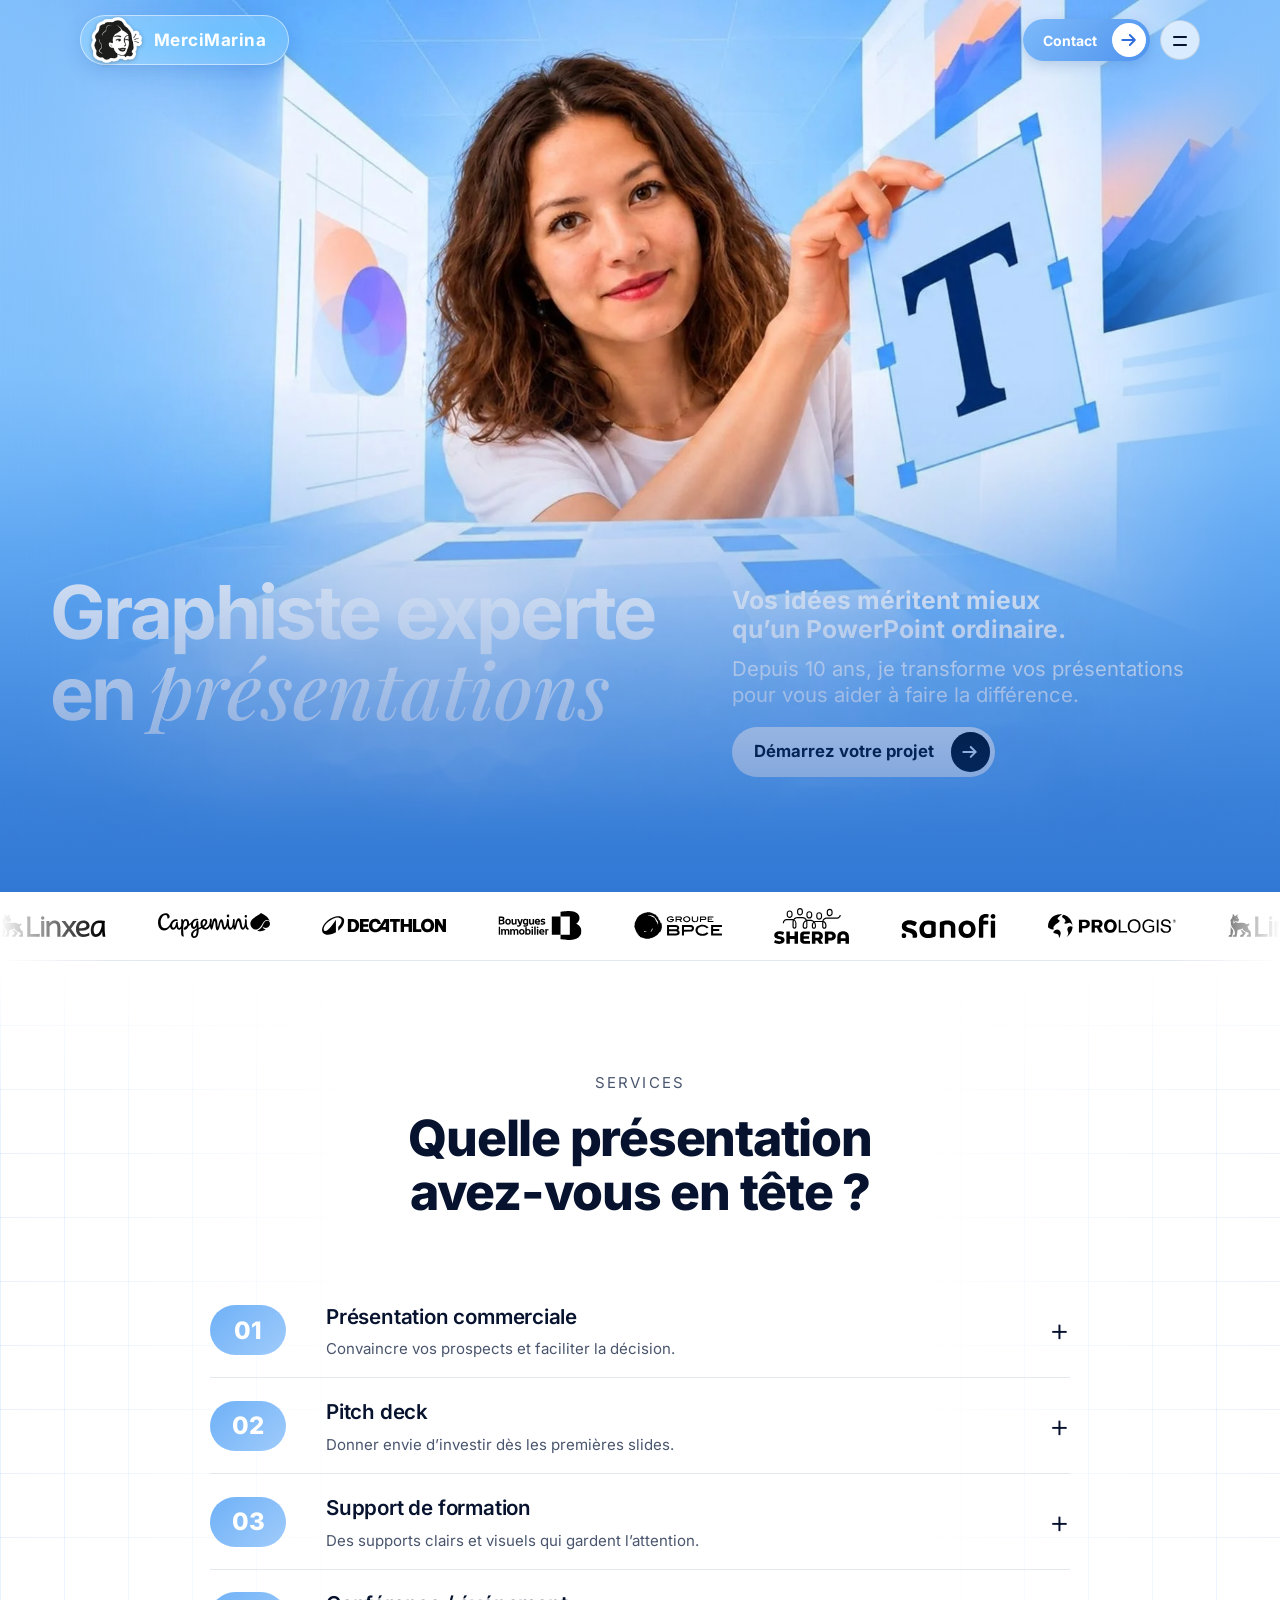
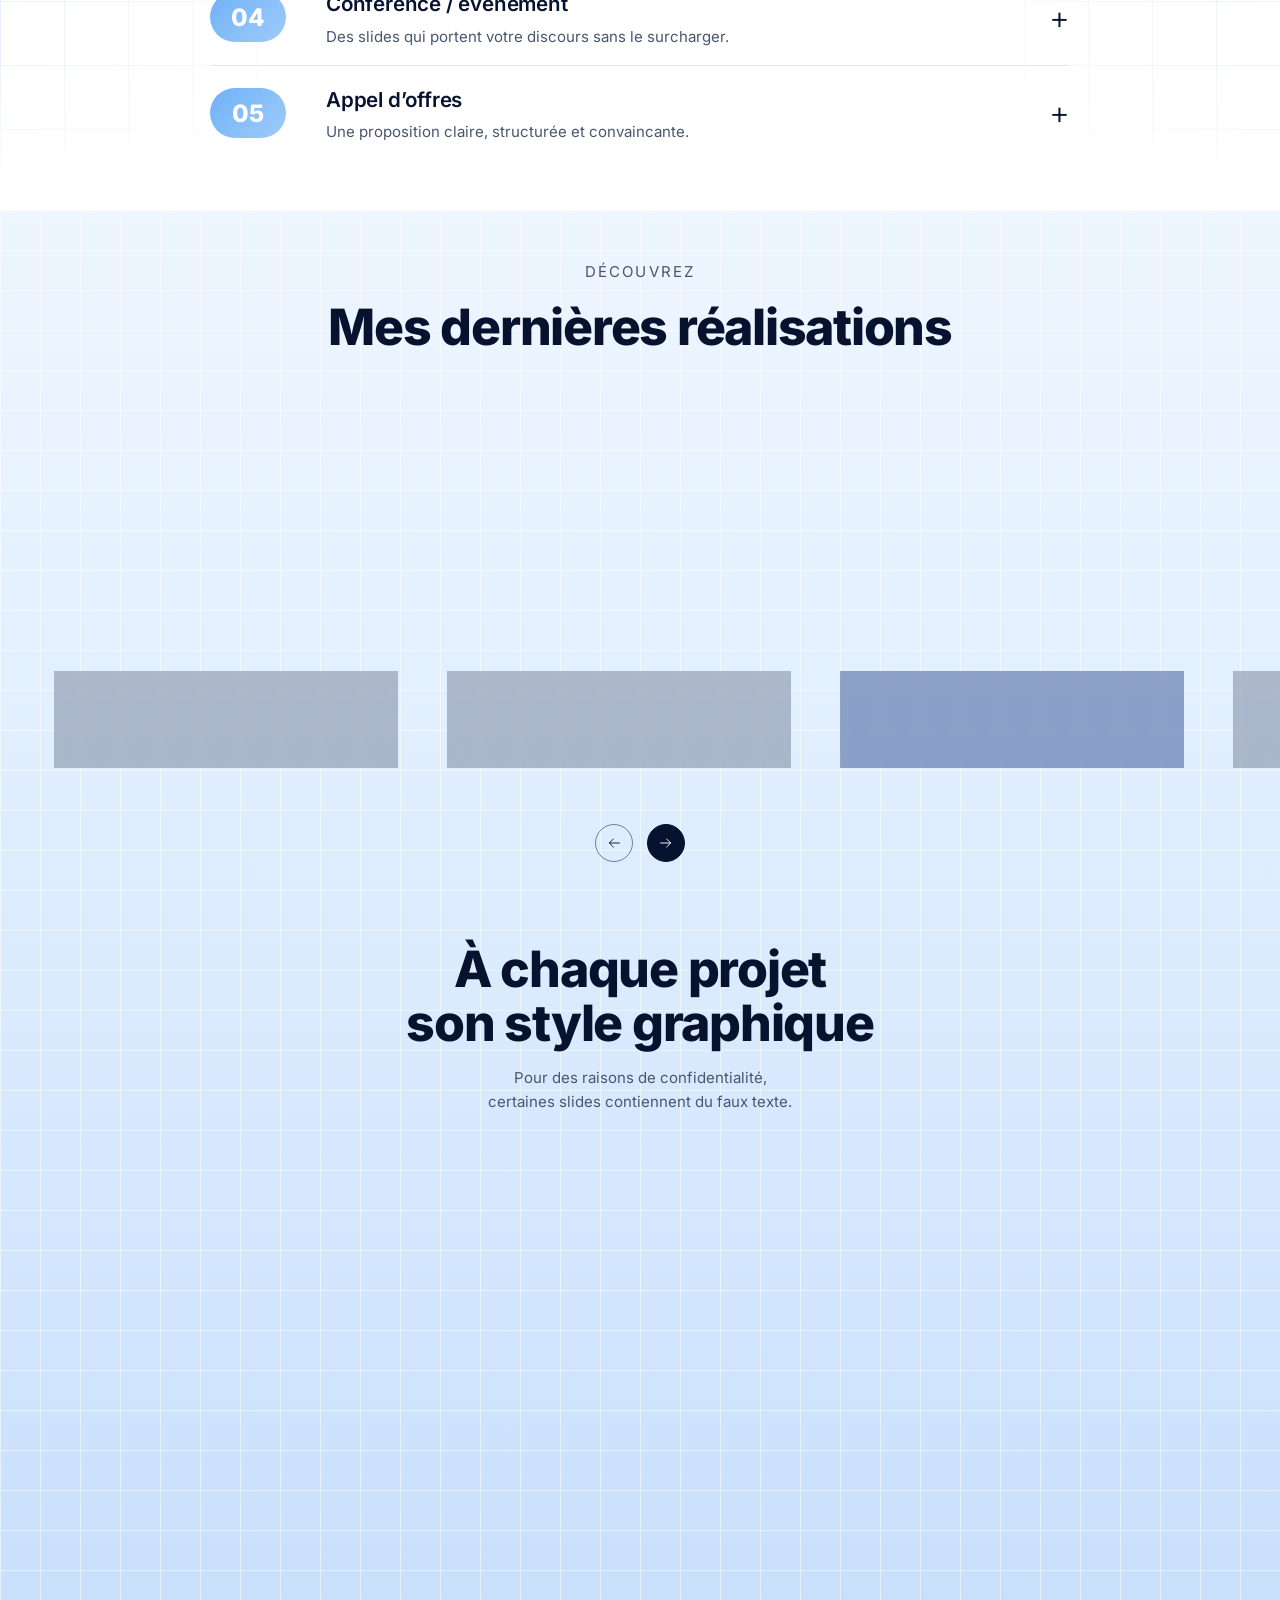
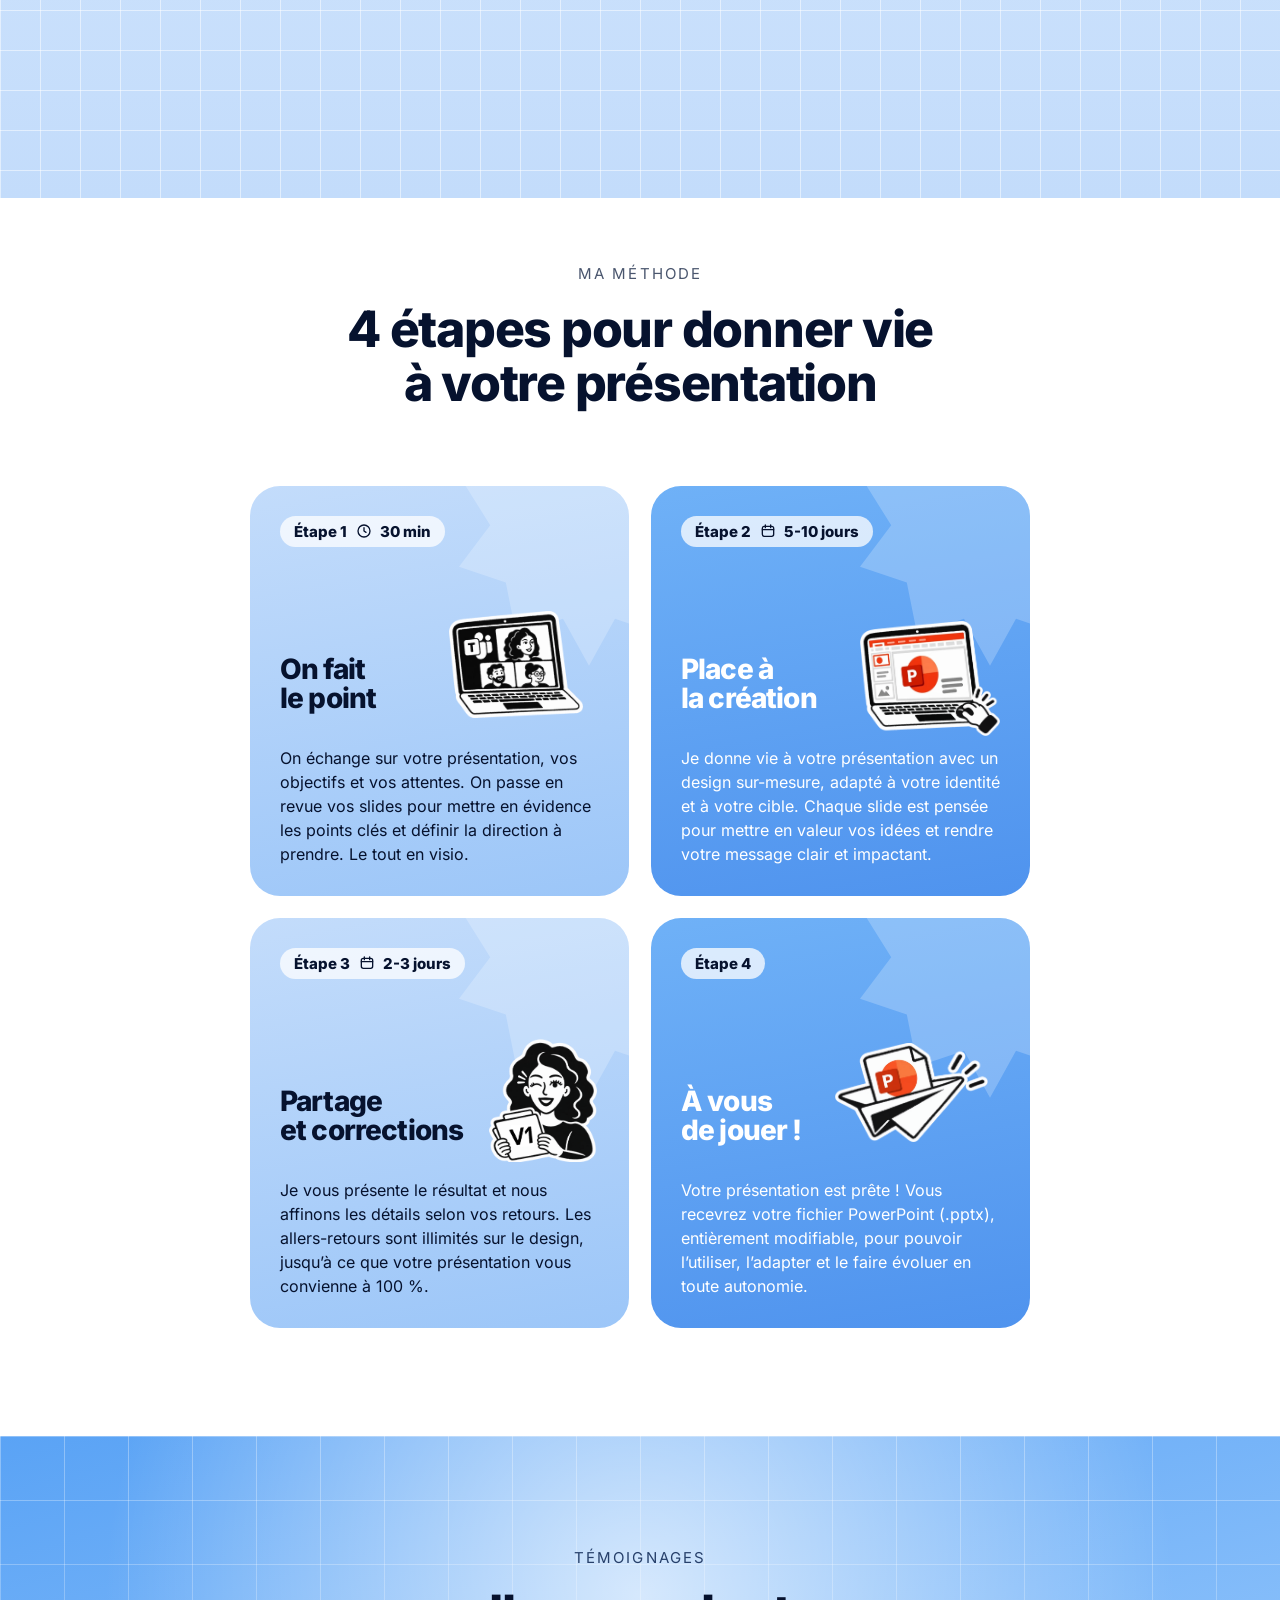
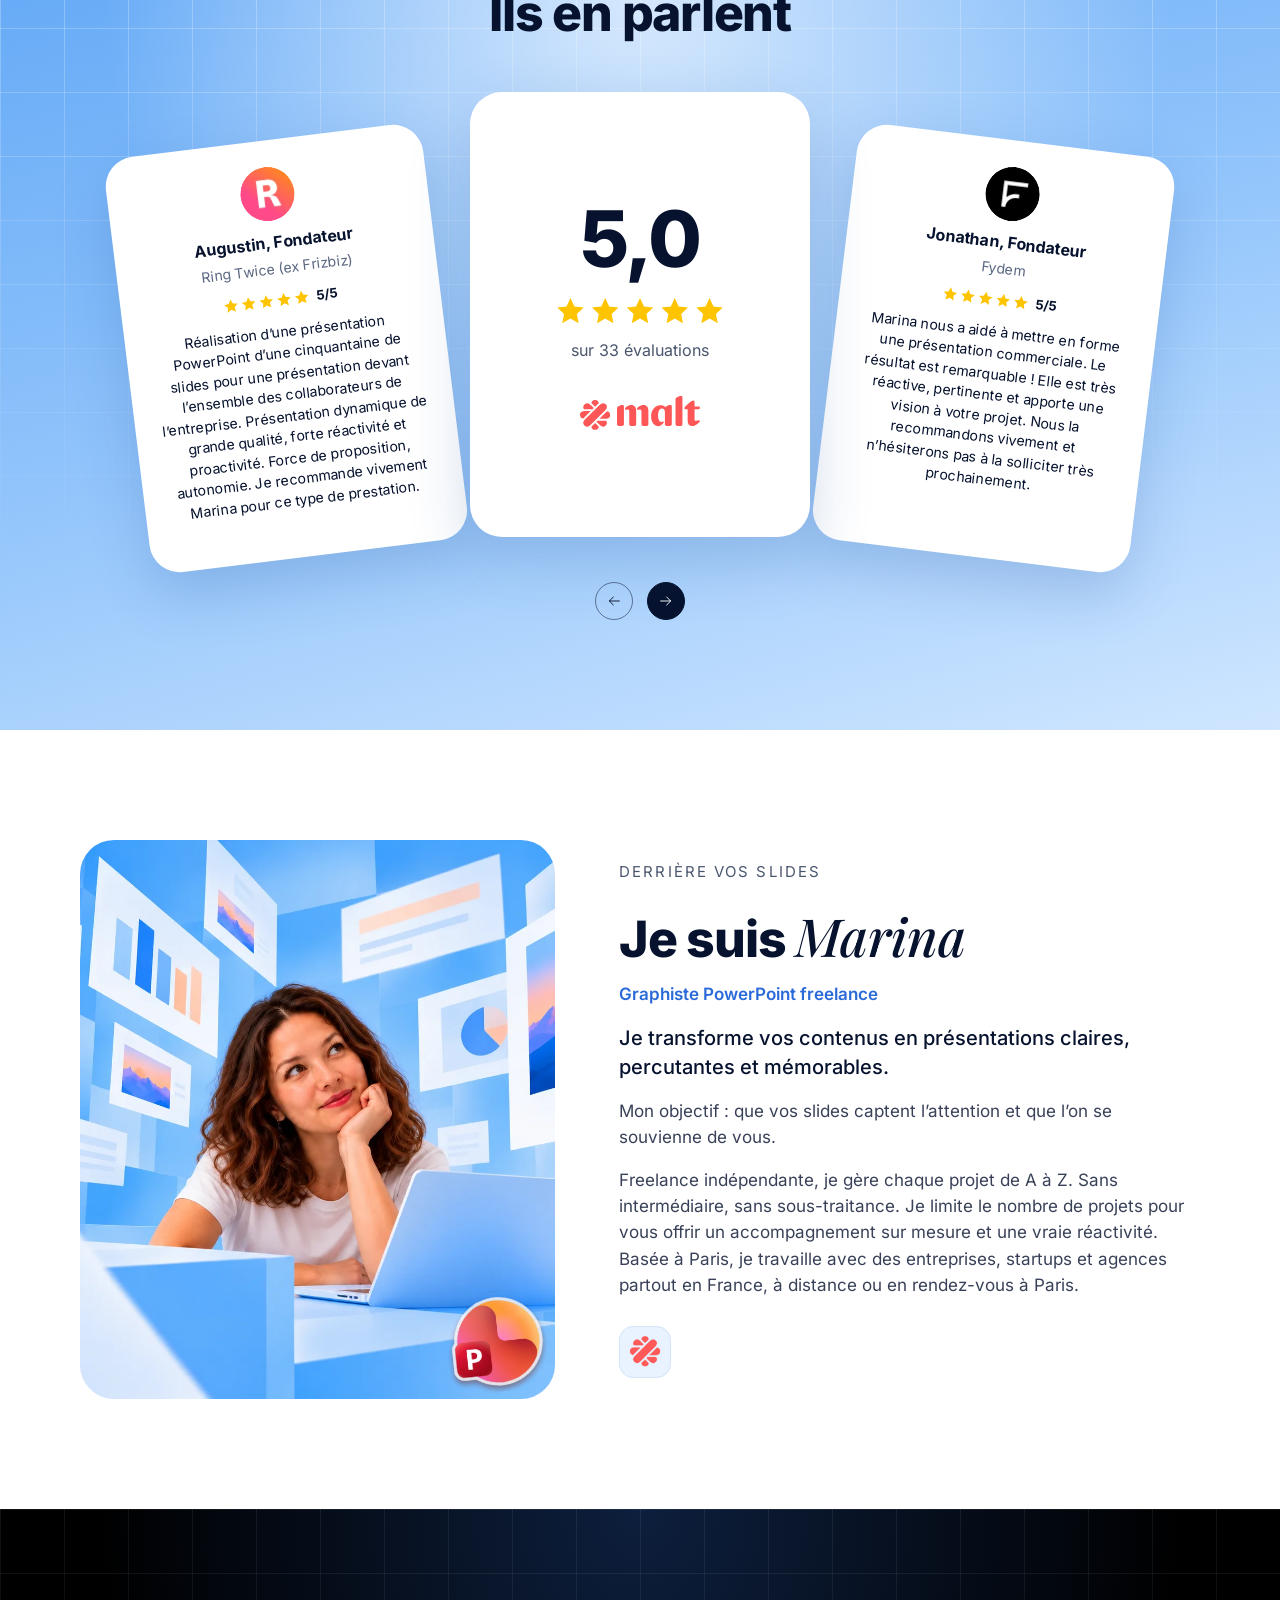
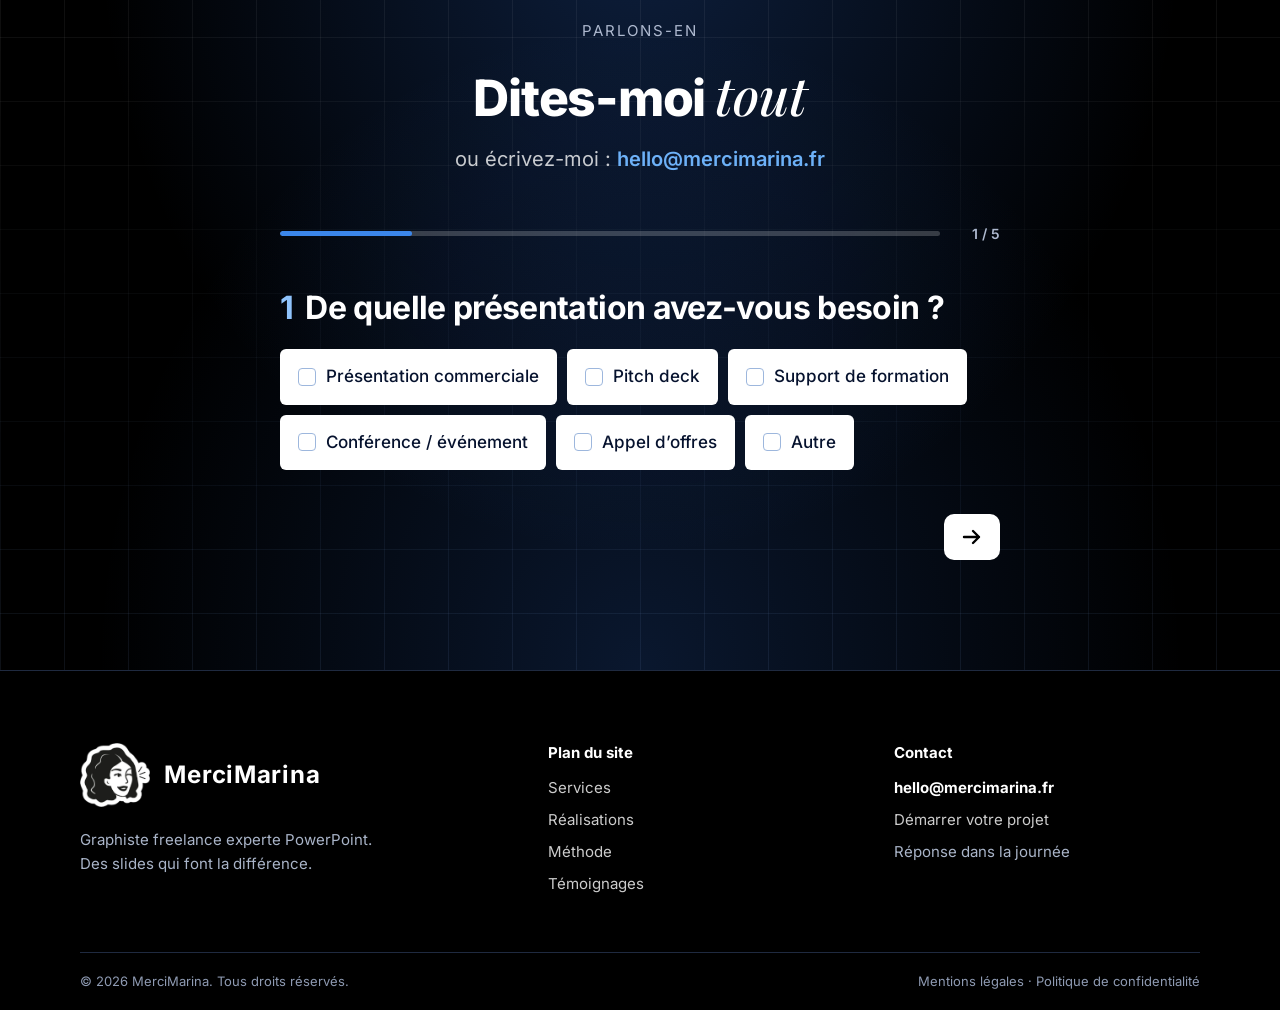
==== commit 1ff220be: "Add files via upload" ====
--- a/index.html
+++ b/index.html
@@ -14,7 +14,7 @@
 <link rel="apple-touch-icon" href="apple-touch-icon.png">
 <meta name="viewport" content="width=device-width, initial-scale=1, viewport-fit=cover">
 <title>Graphiste PowerPoint freelance à Paris | MerciMarina</title>
-<link rel="stylesheet" href="style.css?v=3">
+<link rel="stylesheet" href="style.css?v=5">
 <script type="application/ld+json">{"@context":"https://schema.org","@type":"ProfessionalService","name":"MerciMarina","url":"https://mercimarina.fr/","image":"https://mercimarina.fr/og-image.jpg","email":"hello@mercimarina.fr","description":"Graphiste PowerPoint freelance : présentations commerciales, pitch decks, supports de formation, conférences et appels d’offres sur mesure.","founder":{"@type":"Person","name":"Marina","jobTitle":"Graphiste PowerPoint freelance"},"address":{"@type":"PostalAddress","addressLocality":"Paris","addressCountry":"FR"},"areaServed":["Paris","France"],"serviceType":["Présentation commerciale","Pitch deck","Support de formation","Conférence et événement","Appel d’offres"],"sameAs":["https://www.malt.fr/profile/marinavu"]}</script>
 </head>
 <body>
@@ -73,7 +73,7 @@
 <!-- 4 · Carrousel « style graphique » : dans le même bandeau que les réalisations -->
 <section class="sg" aria-labelledby="sg-t">
  <div class="wrap sg-head"><h2 class="title" id="sg-t">À chaque projet<br>son style graphique</h2><p class="sg-note">Pour des raisons de confidentialité, certaines slides contiennent du faux texte.</p></div>
- <div class="sg-stage" id="sg-stage" role="img" aria-label="Mosaïque animée de slides réalisées pour Fydem, HUH? School, MyconnectingIA et Entourage"><div class="sg-plane" id="sg-plane"></div></div>
+ <div class="sg-stage" id="sg-stage" role="img" aria-label="Mosaïque animée de slides réalisées pour Fydem, HUH? School, MyconnectingIA, Sherpa et Entourage"><div class="sg-plane" id="sg-plane"></div></div>
 </section>
 
 </div>
@@ -148,6 +148,6 @@
  <div class="wrap fb"><span>© 2026 MerciMarina. Tous droits réservés.</span><span><a href="mentions-legales.html">Mentions légales</a> · <a href="politique-confidentialite.html">Politique de confidentialité</a></span></div>
 </footer>
 
-<script src="script.js?v=6" defer></script>
+<script src="script.js?v=8" defer></script>
 </body>
 </html>
--- a/style.css
+++ b/style.css
@@ -452,3 +452,9 @@
 }
 /* Mobile : flèches des carrousels à 44 px, taille conseillée pour le doigt */
 @media(max-width:600px){.arrow,.tb{width:44px;height:44px}}
+/* Carrousel : rangées centrées (elles n’ont pas toutes le même nombre de slides) */
+.sg-plane{justify-items:center}
+/* Carrousel : on peut le faire glisser (souris ou doigt) ; le défilement vertical de la page reste possible */
+.sg-stage{cursor:grab;touch-action:pan-y;-webkit-user-select:none;user-select:none}
+.sg-stage.is-drag{cursor:grabbing}
+.sg-tile img{pointer-events:none;-webkit-user-drag:none}
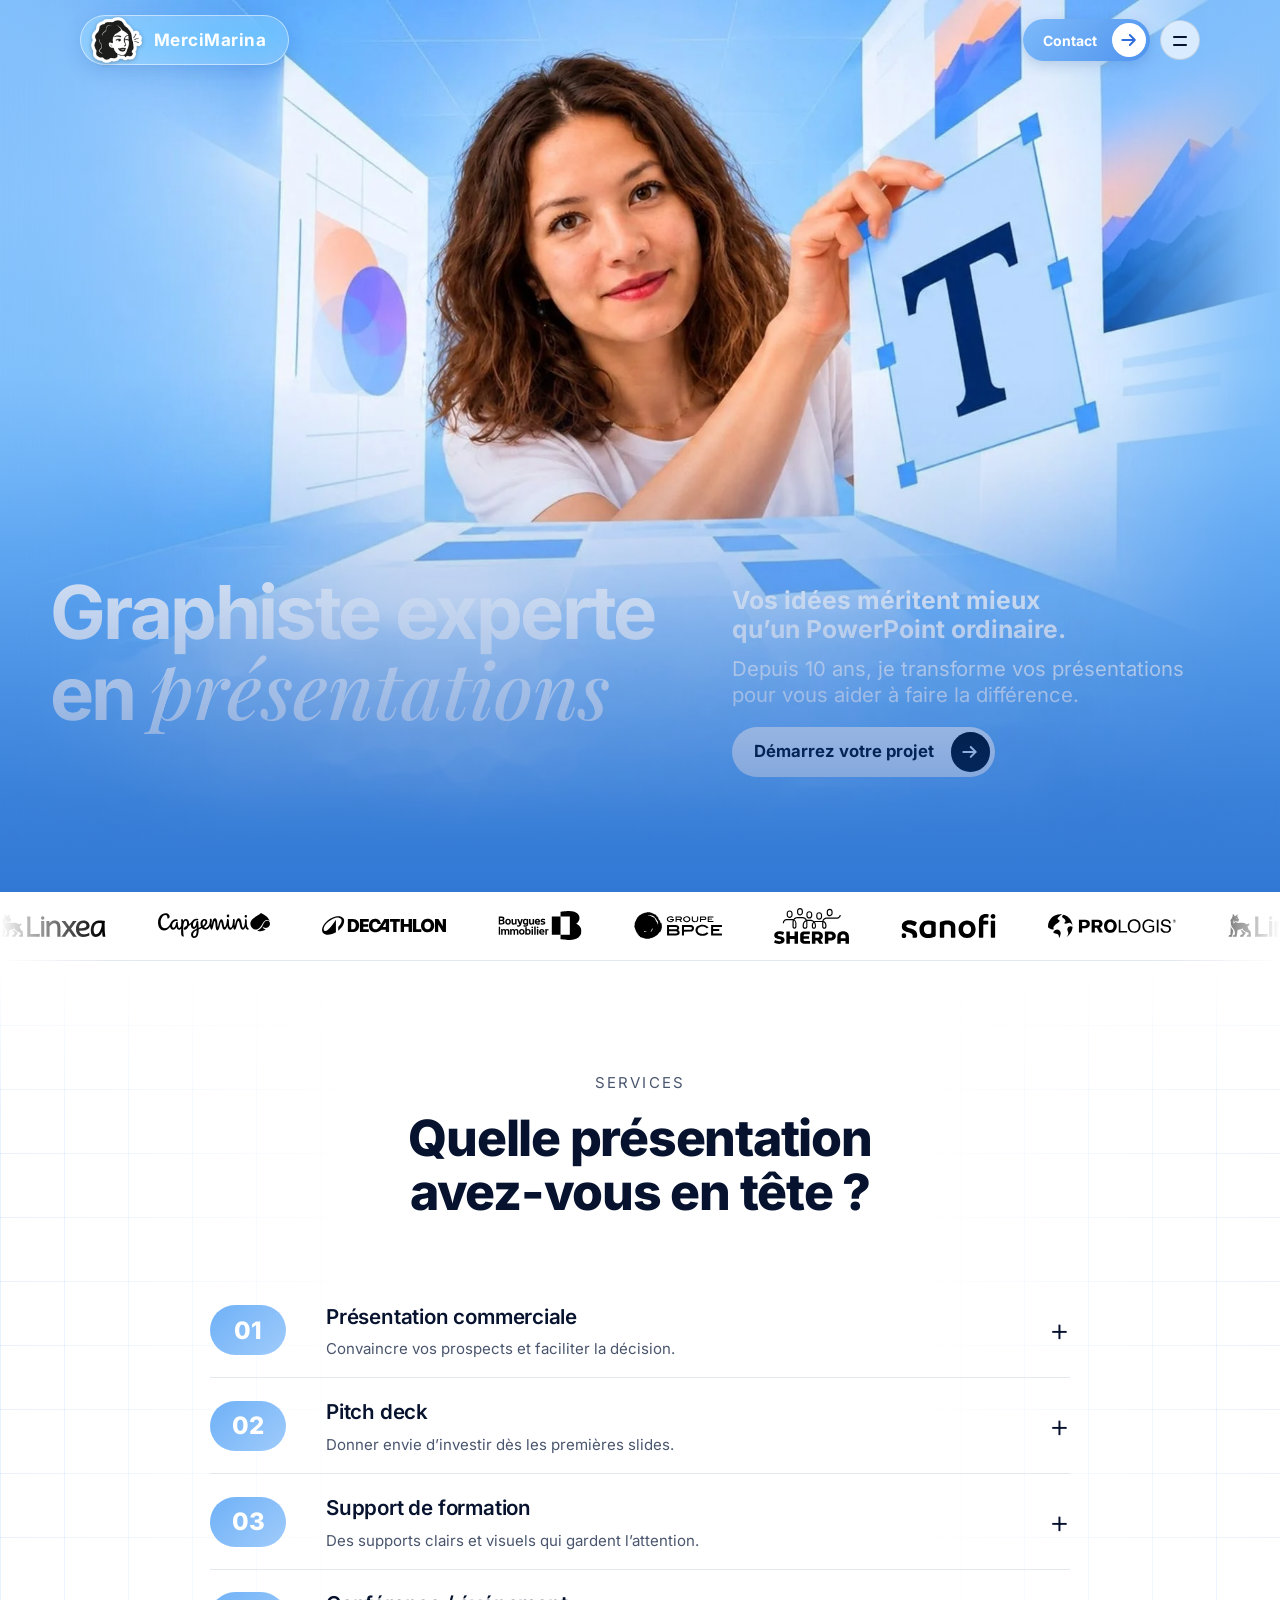
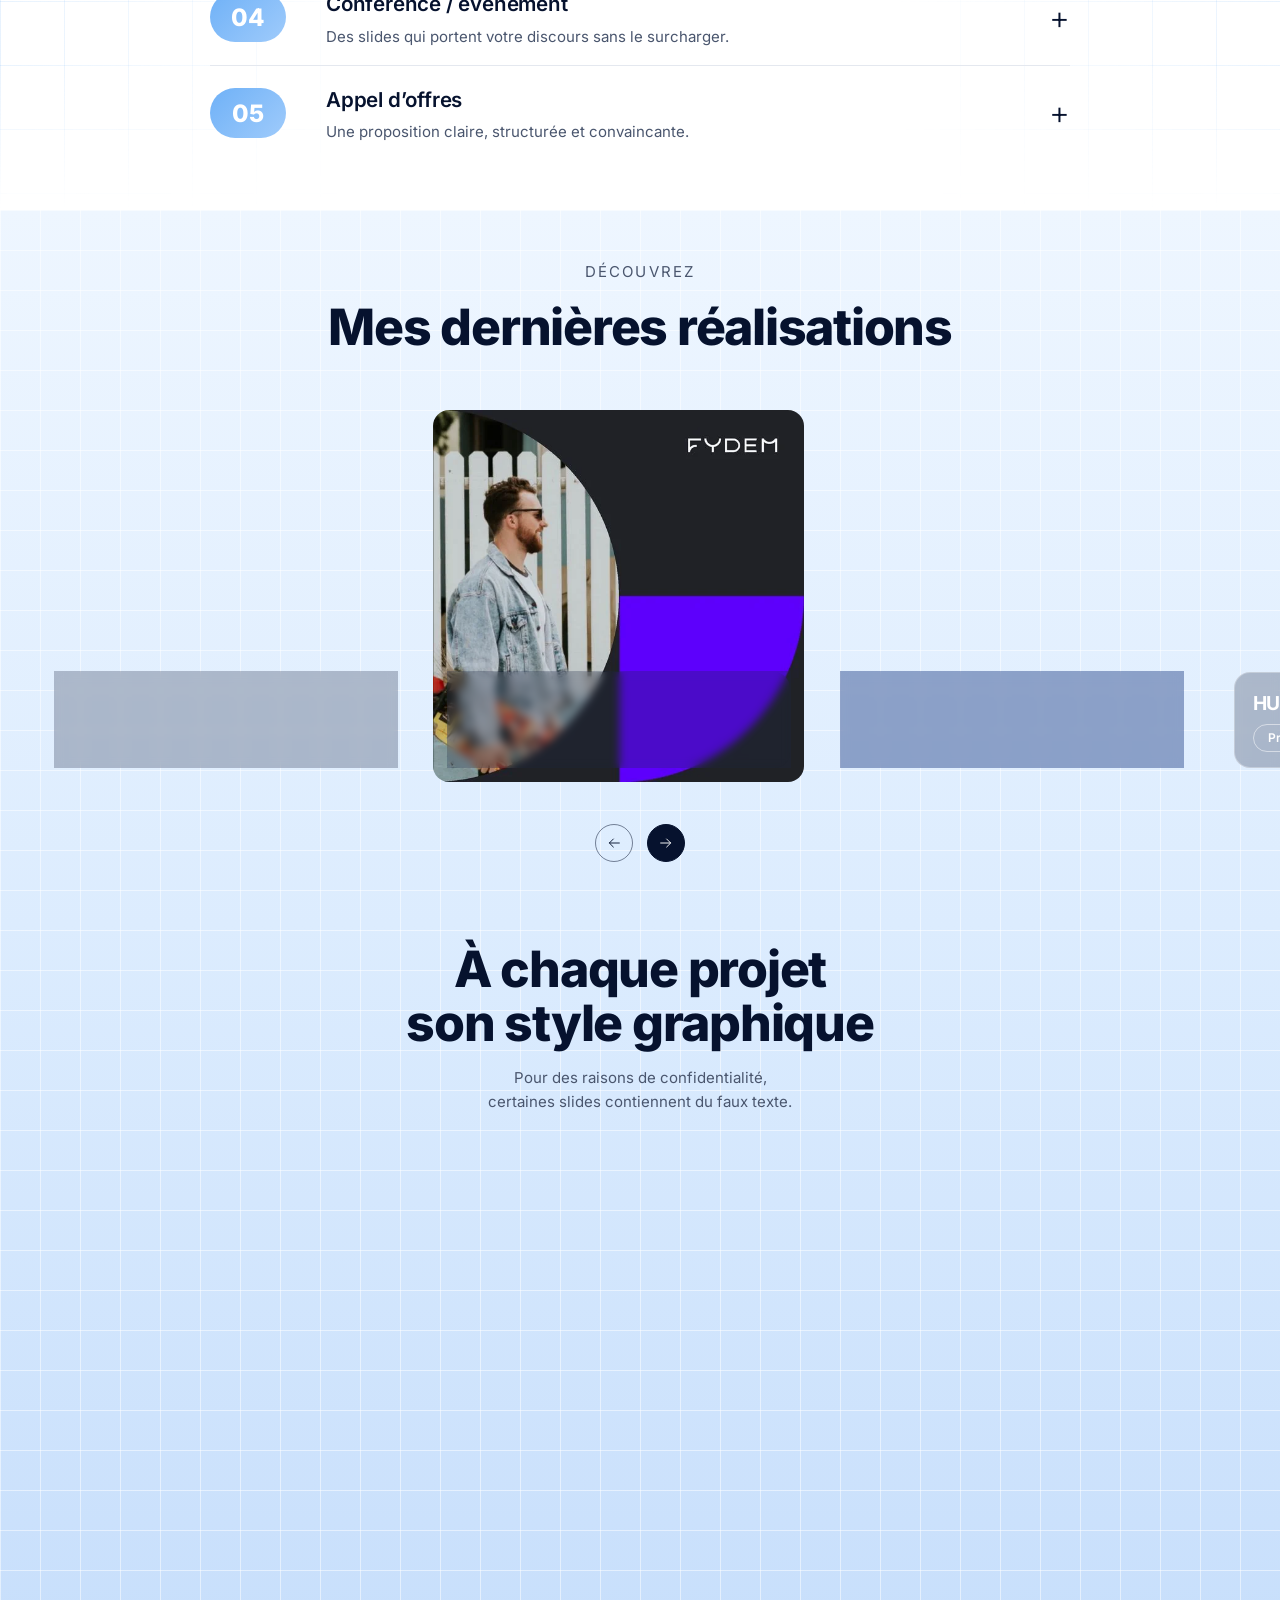
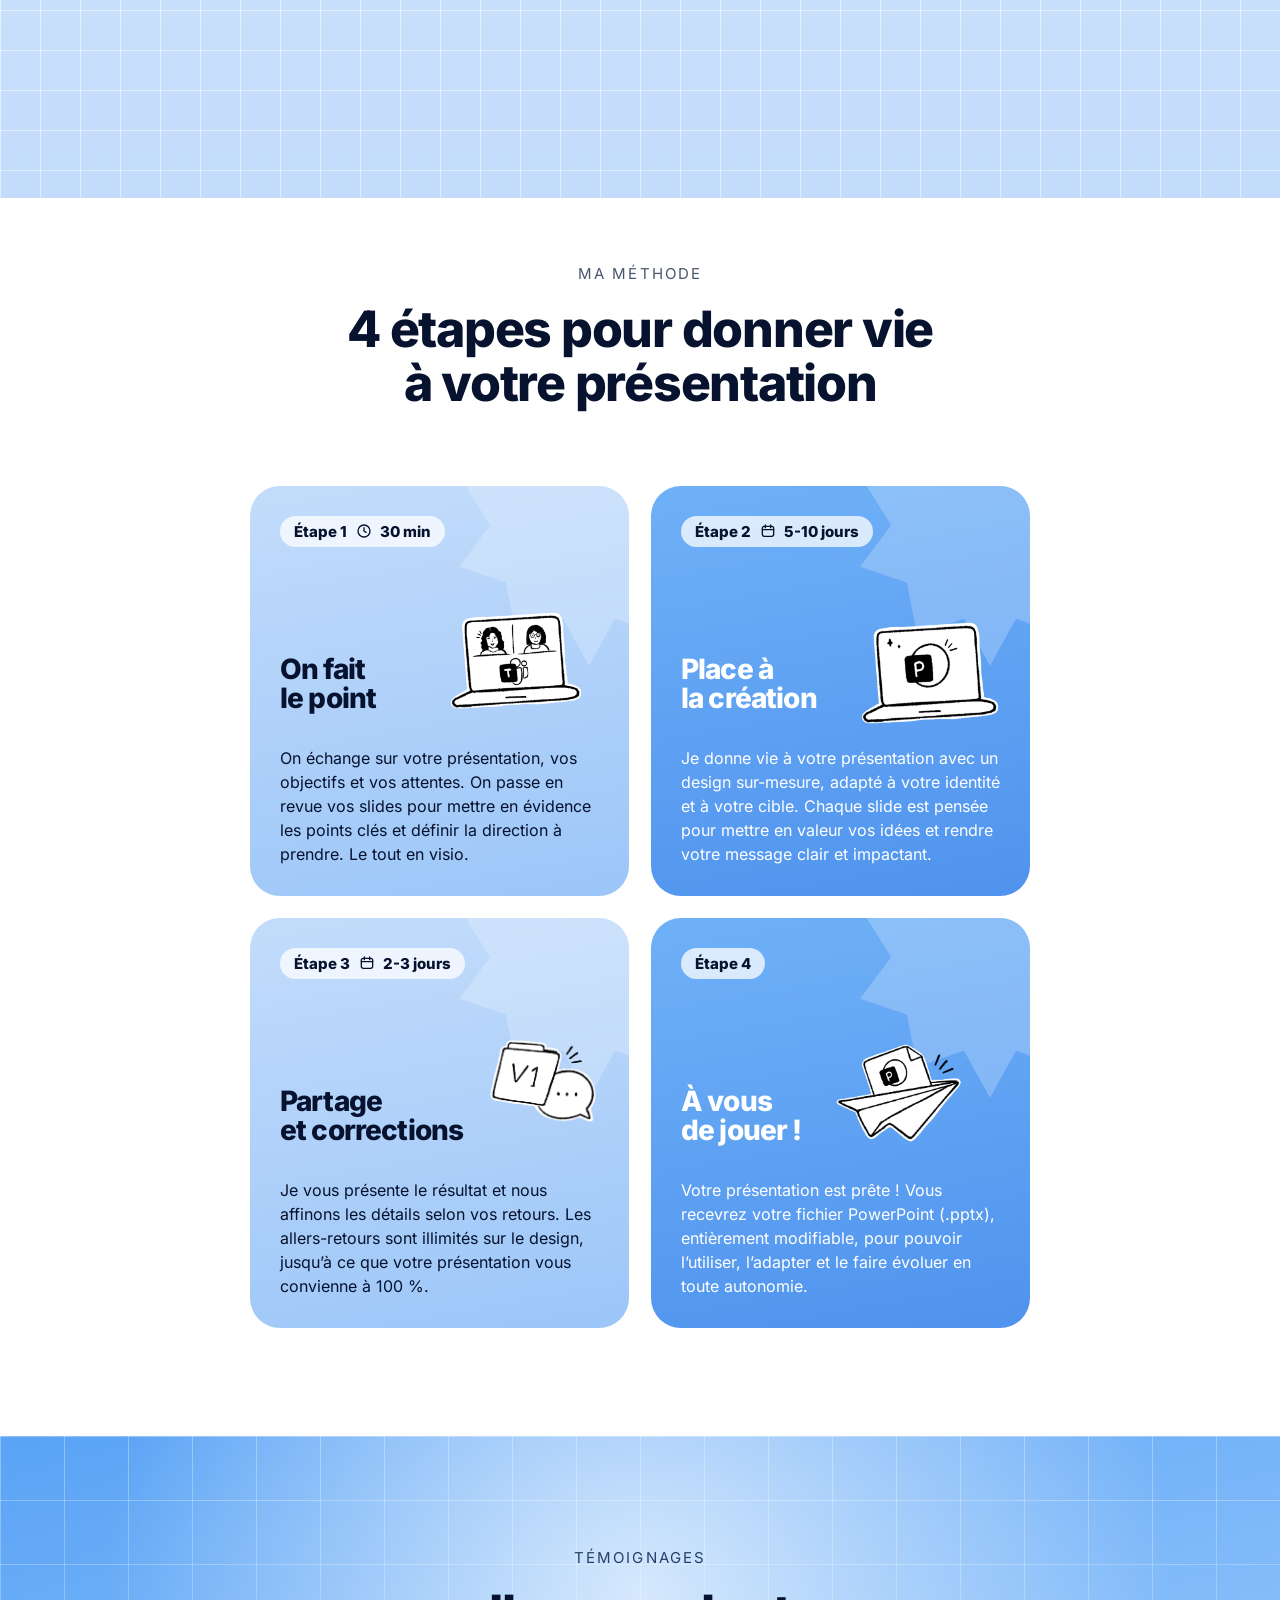
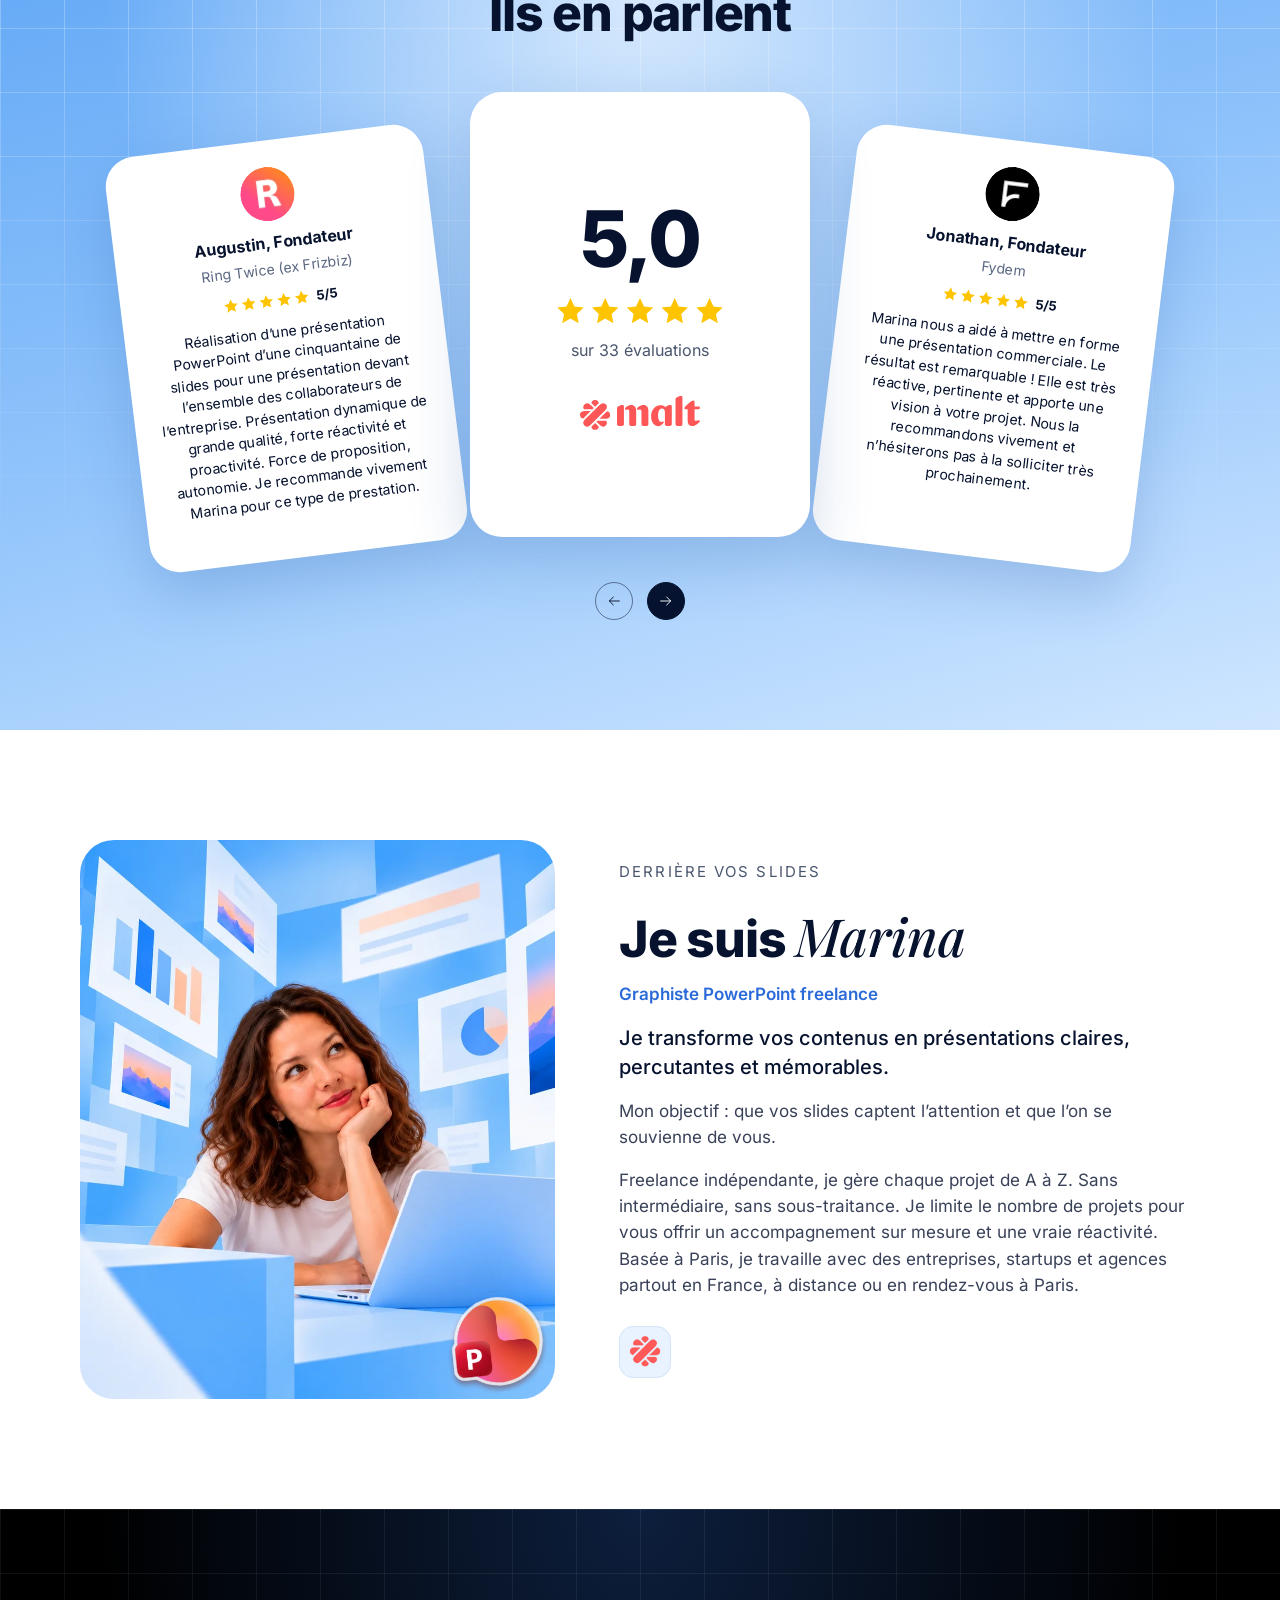
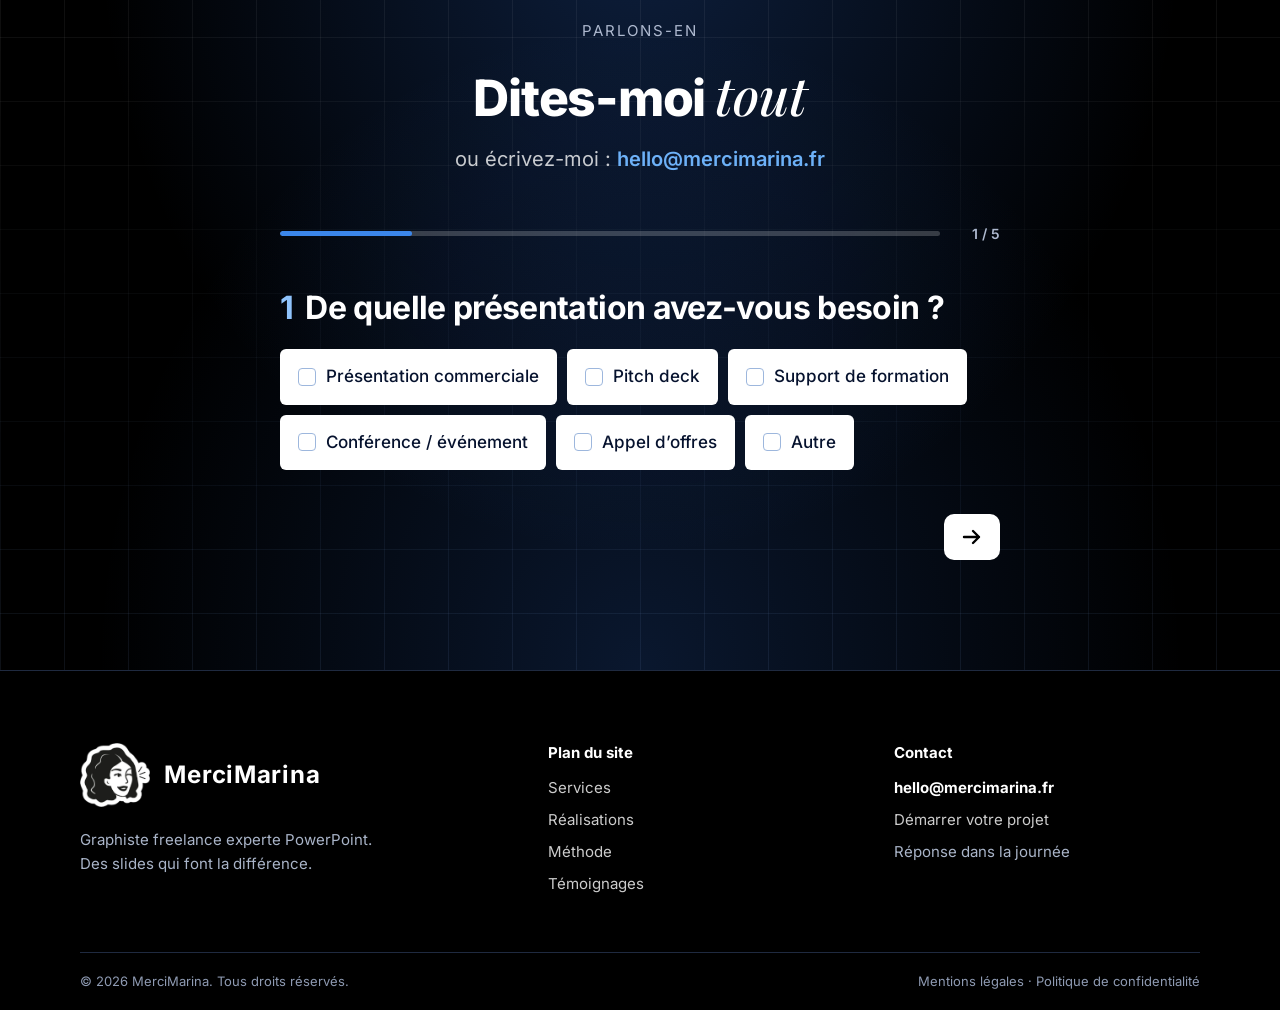
==== commit 88f6a799: "Nettoyage du code" ====
--- a/index.html
+++ b/index.html
@@ -14,7 +14,9 @@
 <link rel="apple-touch-icon" href="apple-touch-icon.png">
 <meta name="viewport" content="width=device-width, initial-scale=1, viewport-fit=cover">
 <title>Graphiste PowerPoint freelance à Paris | MerciMarina</title>
-<link rel="stylesheet" href="style.css?v=5">
+<link rel="preload" href="fonts/inter-latin-wght-normal.woff2" as="font" type="font/woff2" crossorigin>
+<link rel="preload" href="fonts/playfair-display-latin-wght-italic.woff2" as="font" type="font/woff2" crossorigin>
+<link rel="stylesheet" href="style.css?v=8">
 <script type="application/ld+json">{"@context":"https://schema.org","@type":"ProfessionalService","name":"MerciMarina","url":"https://mercimarina.fr/","image":"https://mercimarina.fr/og-image.jpg","email":"hello@mercimarina.fr","description":"Graphiste PowerPoint freelance : présentations commerciales, pitch decks, supports de formation, conférences et appels d’offres sur mesure.","founder":{"@type":"Person","name":"Marina","jobTitle":"Graphiste PowerPoint freelance"},"address":{"@type":"PostalAddress","addressLocality":"Paris","addressCountry":"FR"},"areaServed":["Paris","France"],"serviceType":["Présentation commerciale","Pitch deck","Support de formation","Conférence et événement","Appel d’offres"],"sameAs":["https://www.malt.fr/profile/marinavu"]}</script>
 </head>
 <body>
@@ -148,6 +150,6 @@
  <div class="wrap fb"><span>© 2026 MerciMarina. Tous droits réservés.</span><span><a href="mentions-legales.html">Mentions légales</a> · <a href="politique-confidentialite.html">Politique de confidentialité</a></span></div>
 </footer>
 
-<script src="script.js?v=8" defer></script>
+<script src="script.js?v=10" defer></script>
 </body>
 </html>
--- a/style.css
+++ b/style.css
@@ -1,6 +1,6 @@
 /* Polices hébergées sur le site (aucune requête vers Google) */
-@font-face{font-family:'Inter';font-style:normal;font-weight:100 900;font-display:swap;src:url([data-uri]) format('woff2')}
-@font-face{font-family:'Playfair Display';font-style:italic;font-weight:400 900;font-display:swap;src:url([data-uri]) format('woff2')}
+@font-face{font-family:'Inter';font-style:normal;font-weight:100 900;font-display:swap;src:url(fonts/inter-latin-wght-normal.woff2) format('woff2')}
+@font-face{font-family:'Playfair Display';font-style:italic;font-weight:400 900;font-display:swap;src:url(fonts/playfair-display-latin-wght-italic.woff2) format('woff2')}
 /* ============ Base ============ */
 br.m{display:none}
 .sr-only{position:absolute;width:1px;height:1px;margin:-1px;padding:0;overflow:hidden;clip:rect(0,0,0,0);white-space:nowrap;border:0}
@@ -444,11 +444,10 @@
 /* Méthode : même espace entre le titre et le texte sur toutes les cartes (l’illustration ne repousse plus le texte) */
 .step .ttl .ill{margin-bottom:-300px}
 .step p{margin-top:32px}
-/* Mobile : le sticker (avatar) seul reste visible en haut à gauche */
+/* Mobile : pas de bouton MerciMarina ni de bande blanche ; le menu passe à gauche et s’ouvre à gauche */
 @media(max-width:600px){
- .brand{display:flex;padding:0;height:auto;background:none!important;border:0!important;box-shadow:none;-webkit-backdrop-filter:none;backdrop-filter:none}
- .brand span{display:none}
- .brand img{height:48px;margin:0}
+ .hright{margin-left:0;margin-right:auto}
+ nav{left:0;right:auto}
 }
 /* Mobile : flèches des carrousels à 44 px, taille conseillée pour le doigt */
 @media(max-width:600px){.arrow,.tb{width:44px;height:44px}}
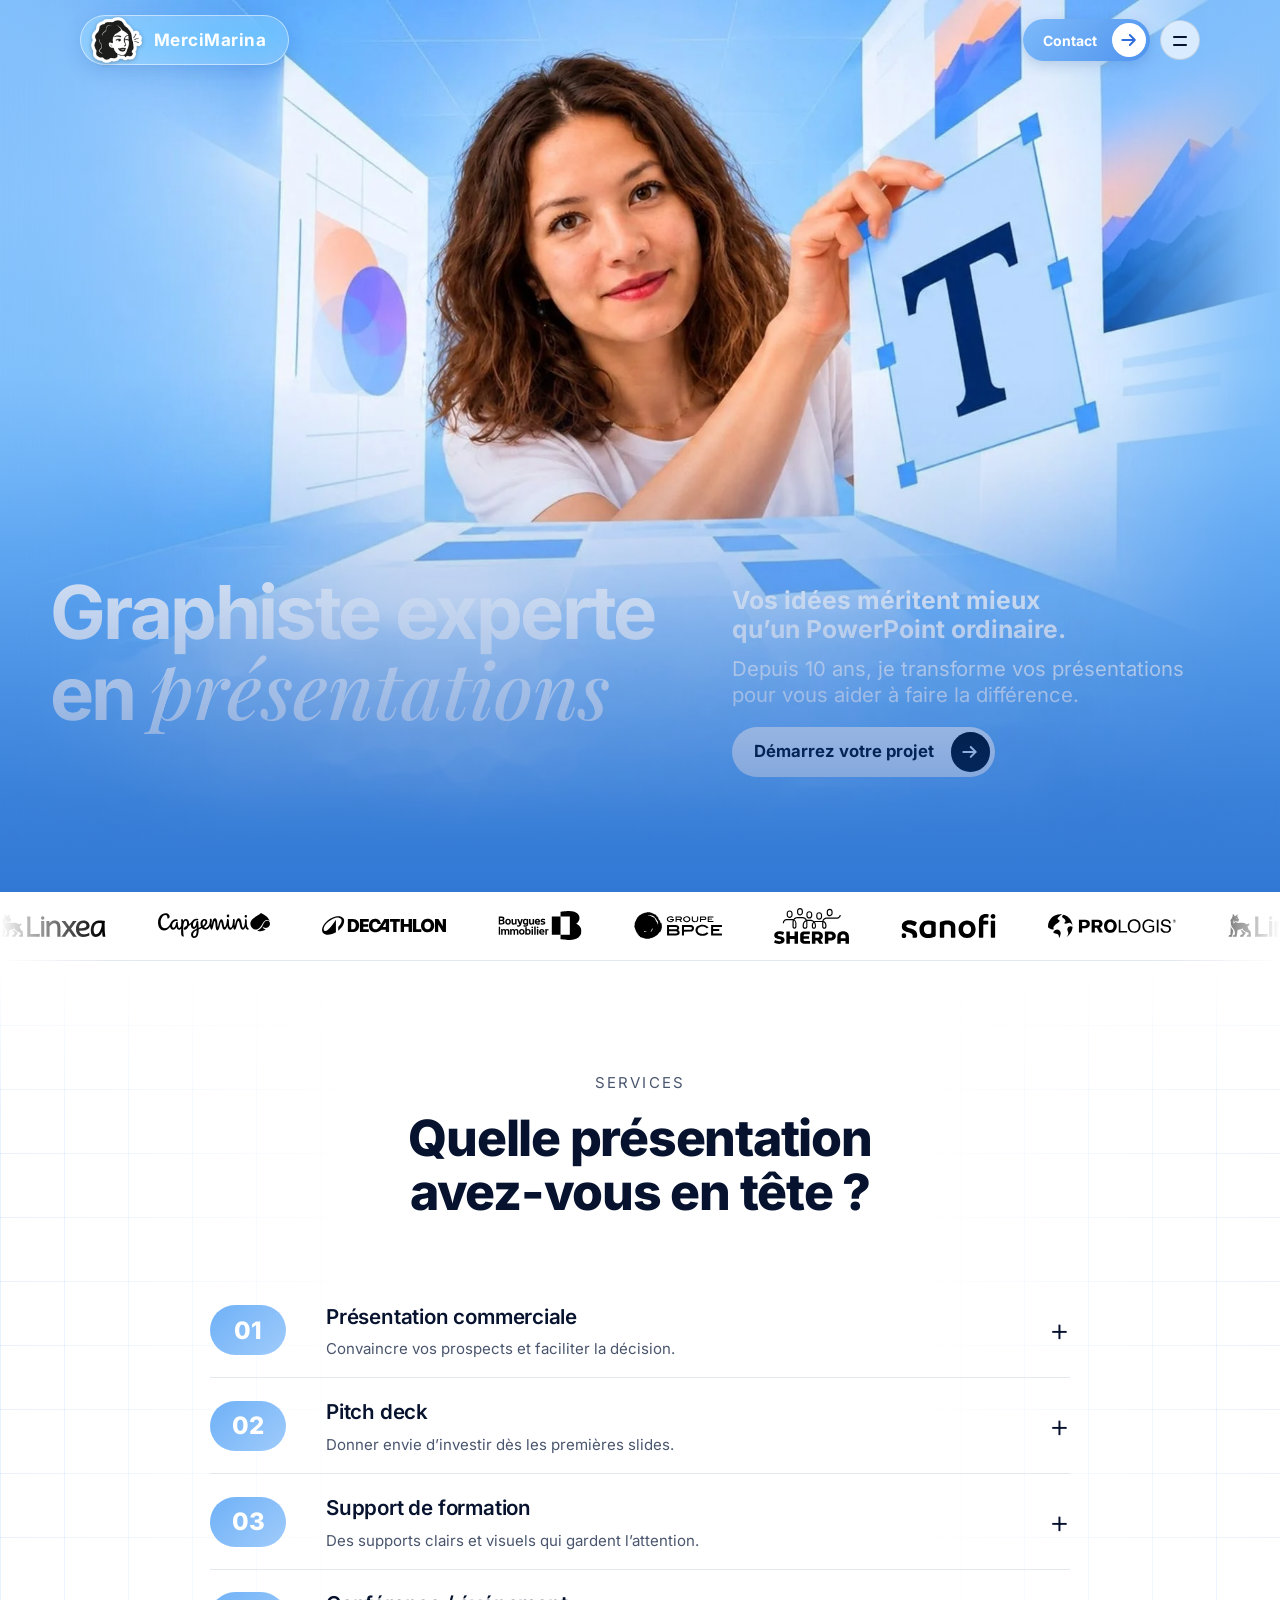
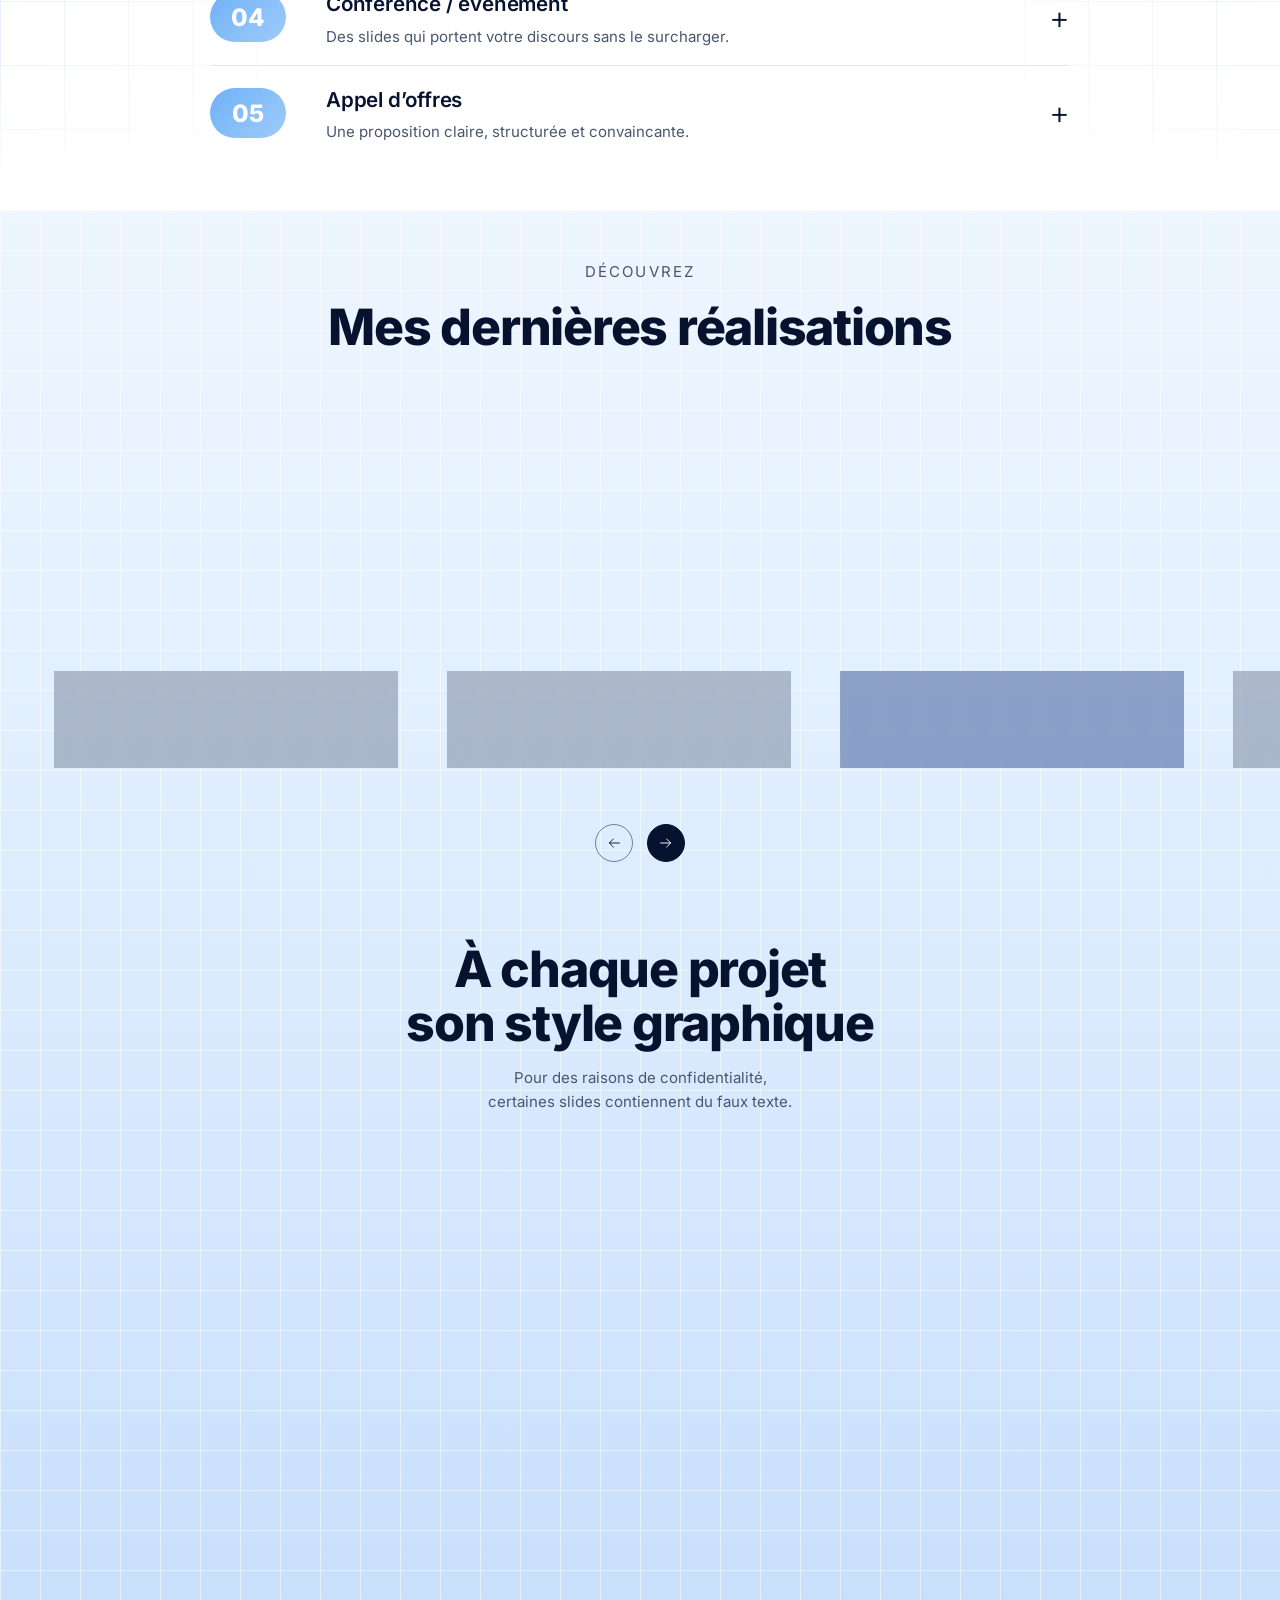
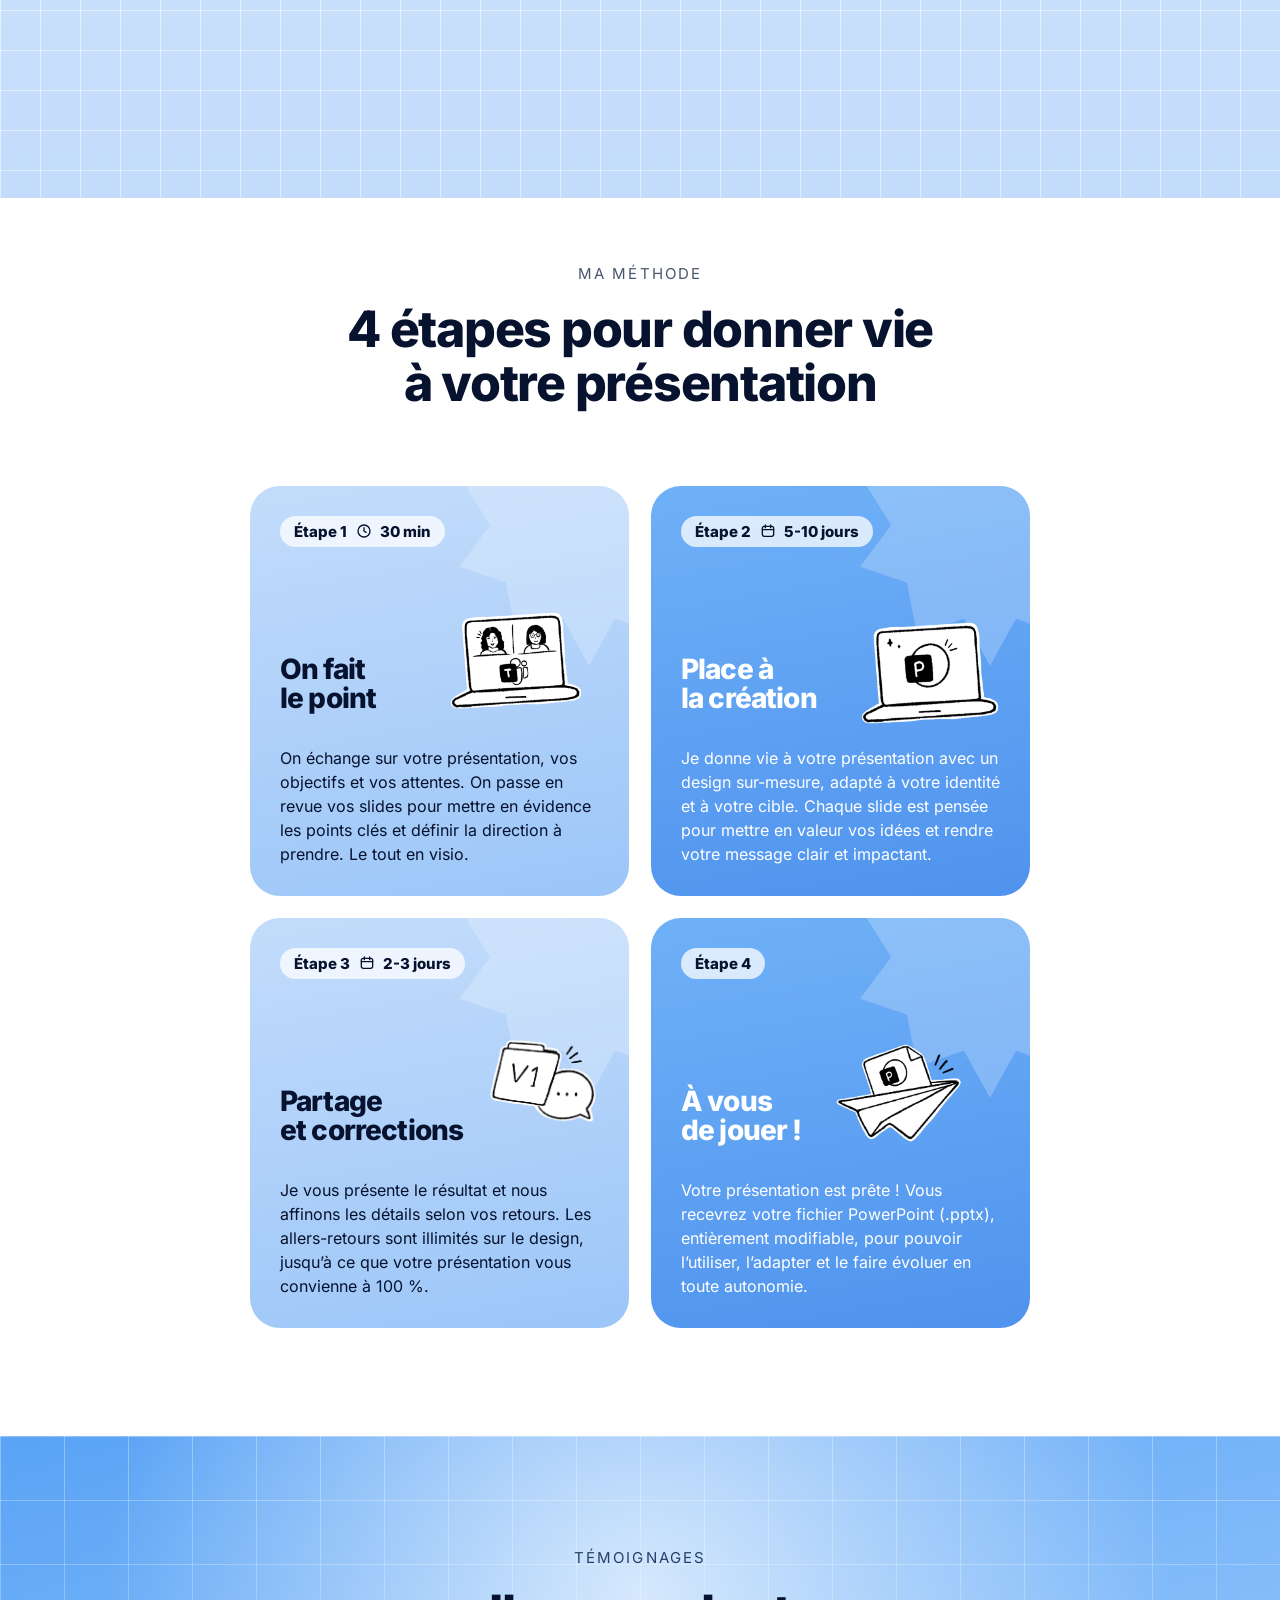
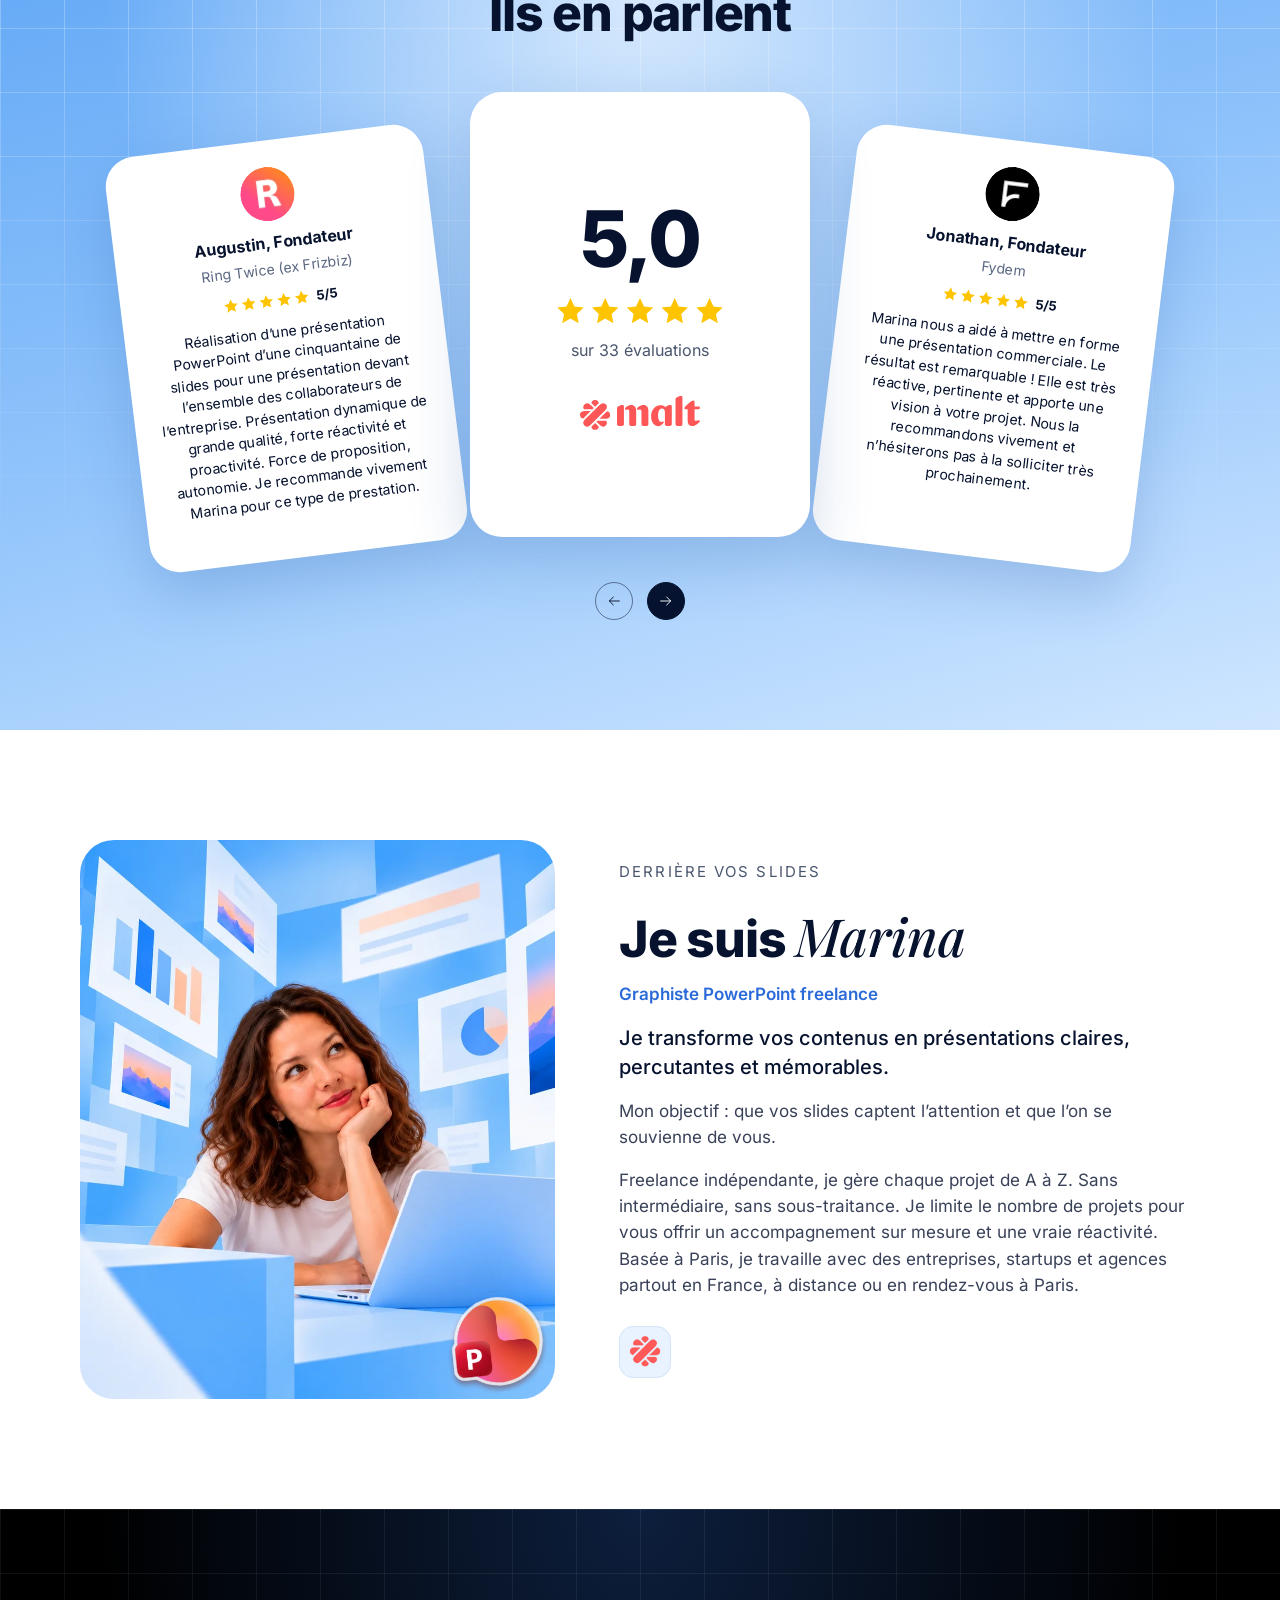
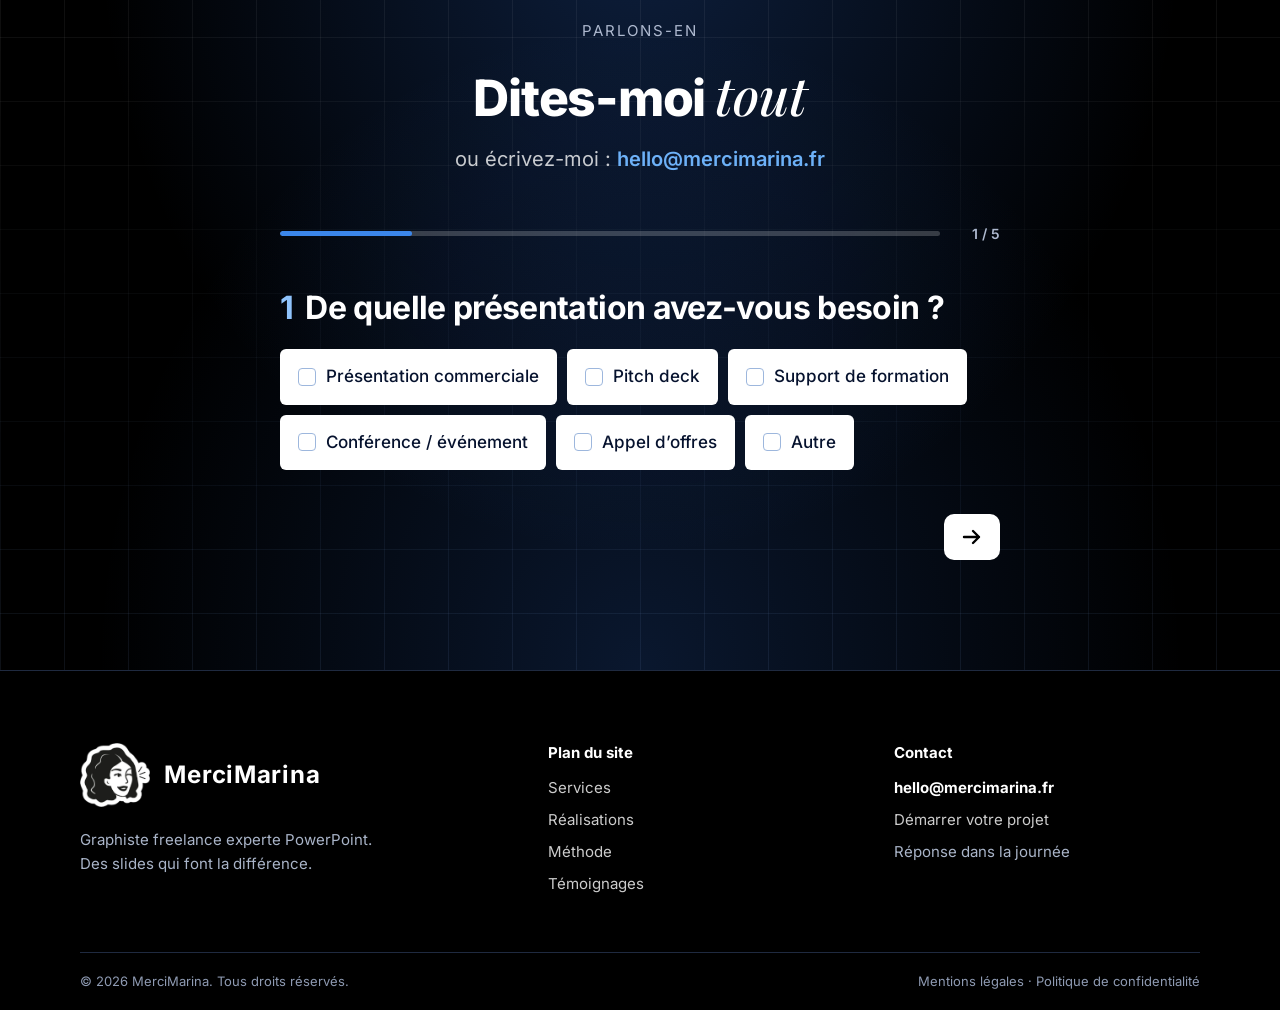
==== commit 175a2552: "Corrections accessibilité et partage" ====
--- a/index.html
+++ b/index.html
@@ -16,7 +16,7 @@
 <title>Graphiste PowerPoint freelance à Paris | MerciMarina</title>
 <link rel="preload" href="fonts/inter-latin-wght-normal.woff2" as="font" type="font/woff2" crossorigin>
 <link rel="preload" href="fonts/playfair-display-latin-wght-italic.woff2" as="font" type="font/woff2" crossorigin>
-<link rel="stylesheet" href="style.css?v=8">
+<link rel="stylesheet" href="style.css?v=9">
 <script type="application/ld+json">{"@context":"https://schema.org","@type":"ProfessionalService","name":"MerciMarina","url":"https://mercimarina.fr/","image":"https://mercimarina.fr/og-image.jpg","email":"hello@mercimarina.fr","description":"Graphiste PowerPoint freelance : présentations commerciales, pitch decks, supports de formation, conférences et appels d’offres sur mesure.","founder":{"@type":"Person","name":"Marina","jobTitle":"Graphiste PowerPoint freelance"},"address":{"@type":"PostalAddress","addressLocality":"Paris","addressCountry":"FR"},"areaServed":["Paris","France"],"serviceType":["Présentation commerciale","Pitch deck","Support de formation","Conférence et événement","Appel d’offres"],"sameAs":["https://www.malt.fr/profile/marinavu"]}</script>
 </head>
 <body>
@@ -85,7 +85,7 @@
  <p class="kicker">Ma méthode</p>
  <h2 class="title">4 étapes pour donner vie <br>à votre présentation</h2>
 </div>
-<div class="steps">
+<div class="steps" tabindex="0" role="region" aria-label="Les 4 étapes de la méthode">
  <article class="step"><span class="n">Étape 1<svg viewBox="0 0 24 24" aria-hidden="true"><circle cx="12" cy="12" r="9"/><path d="M12 7v5l3 2"/></svg>30 min</span><div class="ttl"><h3>On fait <span class="lt">le point</span></h3><img class="ill" alt="Visioconférence : Marina fait le point avec vous" src="visioconference-brief-ppt.webp" loading="lazy" decoding="async"></div><p>On échange sur votre présentation, vos objectifs et vos attentes. On passe en revue vos slides pour mettre en évidence les points clés et définir la direction à prendre. Le tout en visio.</p></article><span class="flow" aria-hidden="true"><i><svg viewBox="0 0 24 24"><use href="#arr"/></svg></i></span>
  <article class="step"><span class="n">Étape 2<svg viewBox="0 0 24 24" aria-hidden="true"><rect x="3.5" y="5" width="17" height="15" rx="3"/><path d="M3.5 10h17M8 3v4M16 3v4"/></svg>5-10 jours</span><div class="ttl"><h3>Place à <span class="lt">la création</span></h3><img class="ill" alt="Création de votre présentation sur PowerPoint" src="creation-de-votre-presentation-sur-powerpoint.webp" loading="lazy" decoding="async"></div><p>Je donne vie à votre présentation avec un design sur-mesure, adapté à votre identité et à votre cible. Chaque slide est pensée pour mettre en valeur vos idées et rendre votre message clair et impactant.</p></article><span class="flow" aria-hidden="true"><i><svg viewBox="0 0 24 24"><use href="#arr"/></svg></i></span>
  <article class="step"><span class="n">Étape 3<svg viewBox="0 0 24 24" aria-hidden="true"><rect x="3.5" y="5" width="17" height="15" rx="3"/><path d="M3.5 10h17M8 3v4M16 3v4"/></svg>2-3 jours</span><div class="ttl"><h3>Partage <span class="lt">et corrections</span></h3><img class="ill" alt="Livrable PowerPoint" src="livrable-powerpoint.webp" loading="lazy" decoding="async"></div><p>Je vous présente le résultat et nous affinons les détails selon vos retours. Les allers-retours sont illimités sur le design, jusqu’à ce que votre présentation vous convienne à 100 %.</p></article><span class="flow" aria-hidden="true"><i><svg viewBox="0 0 24 24"><use href="#arr"/></svg></i></span>
@@ -145,8 +145,8 @@
 
 <footer>
  <div class="wrap ft"><div><a class="flogo" href="#top" aria-label="Accueil"><img src="marina-graphiste-powerpoint-freelance-logo.webp" alt=""><span>MerciMarina</span></a><p>Graphiste freelance experte PowerPoint.<br>Des slides qui font la différence.</p></div>
- <div><h4>Plan du site</h4><ul><li><a href="#services">Services</a></li><li><a href="#realisations">Réalisations</a></li><li><a href="#methode">Méthode</a></li><li><a href="#temoignages">Témoignages</a></li></ul></div>
- <div><h4>Contact</h4><ul><li><a class="mail" href="mailto:hello@mercimarina.fr">hello@mercimarina.fr</a></li><li><a href="#contact">Démarrer votre projet</a></li><li>Réponse dans la journée</li></ul></div></div>
+ <div><h3>Plan du site</h3><ul><li><a href="#services">Services</a></li><li><a href="#realisations">Réalisations</a></li><li><a href="#methode">Méthode</a></li><li><a href="#temoignages">Témoignages</a></li></ul></div>
+ <div><h3>Contact</h3><ul><li><a class="mail" href="mailto:hello@mercimarina.fr">hello@mercimarina.fr</a></li><li><a href="#contact">Démarrer votre projet</a></li><li>Réponse dans la journée</li></ul></div></div>
  <div class="wrap fb"><span>© 2026 MerciMarina. Tous droits réservés.</span><span><a href="mentions-legales.html">Mentions légales</a> · <a href="politique-confidentialite.html">Politique de confidentialité</a></span></div>
 </footer>
 
--- a/style.css
+++ b/style.css
@@ -313,7 +313,7 @@
 .flogo{display:inline-flex;align-items:center;gap:14px;color:#fff;font:700 24px var(--f);letter-spacing:.03em}
 .flogo img{display:block;width:auto;height:64px;filter:drop-shadow(0 1px 3px rgba(0,0,0,.4))}
 .ft p{max-width:34ch;margin-top:14px;color:#a9b4c8}
-.ft h4{margin:0 0 14px;font:700 15px var(--f)}
+.ft h3{margin:0 0 14px;font:700 15px var(--f)}
 .ft ul{list-style:none;padding:0;margin:0;display:grid;gap:8px;color:#a9b4c8}
 .ft li a.mail{font-weight:700;opacity:1}
 .ft li a{color:#fff;opacity:.8}.ft li a:hover{opacity:1}
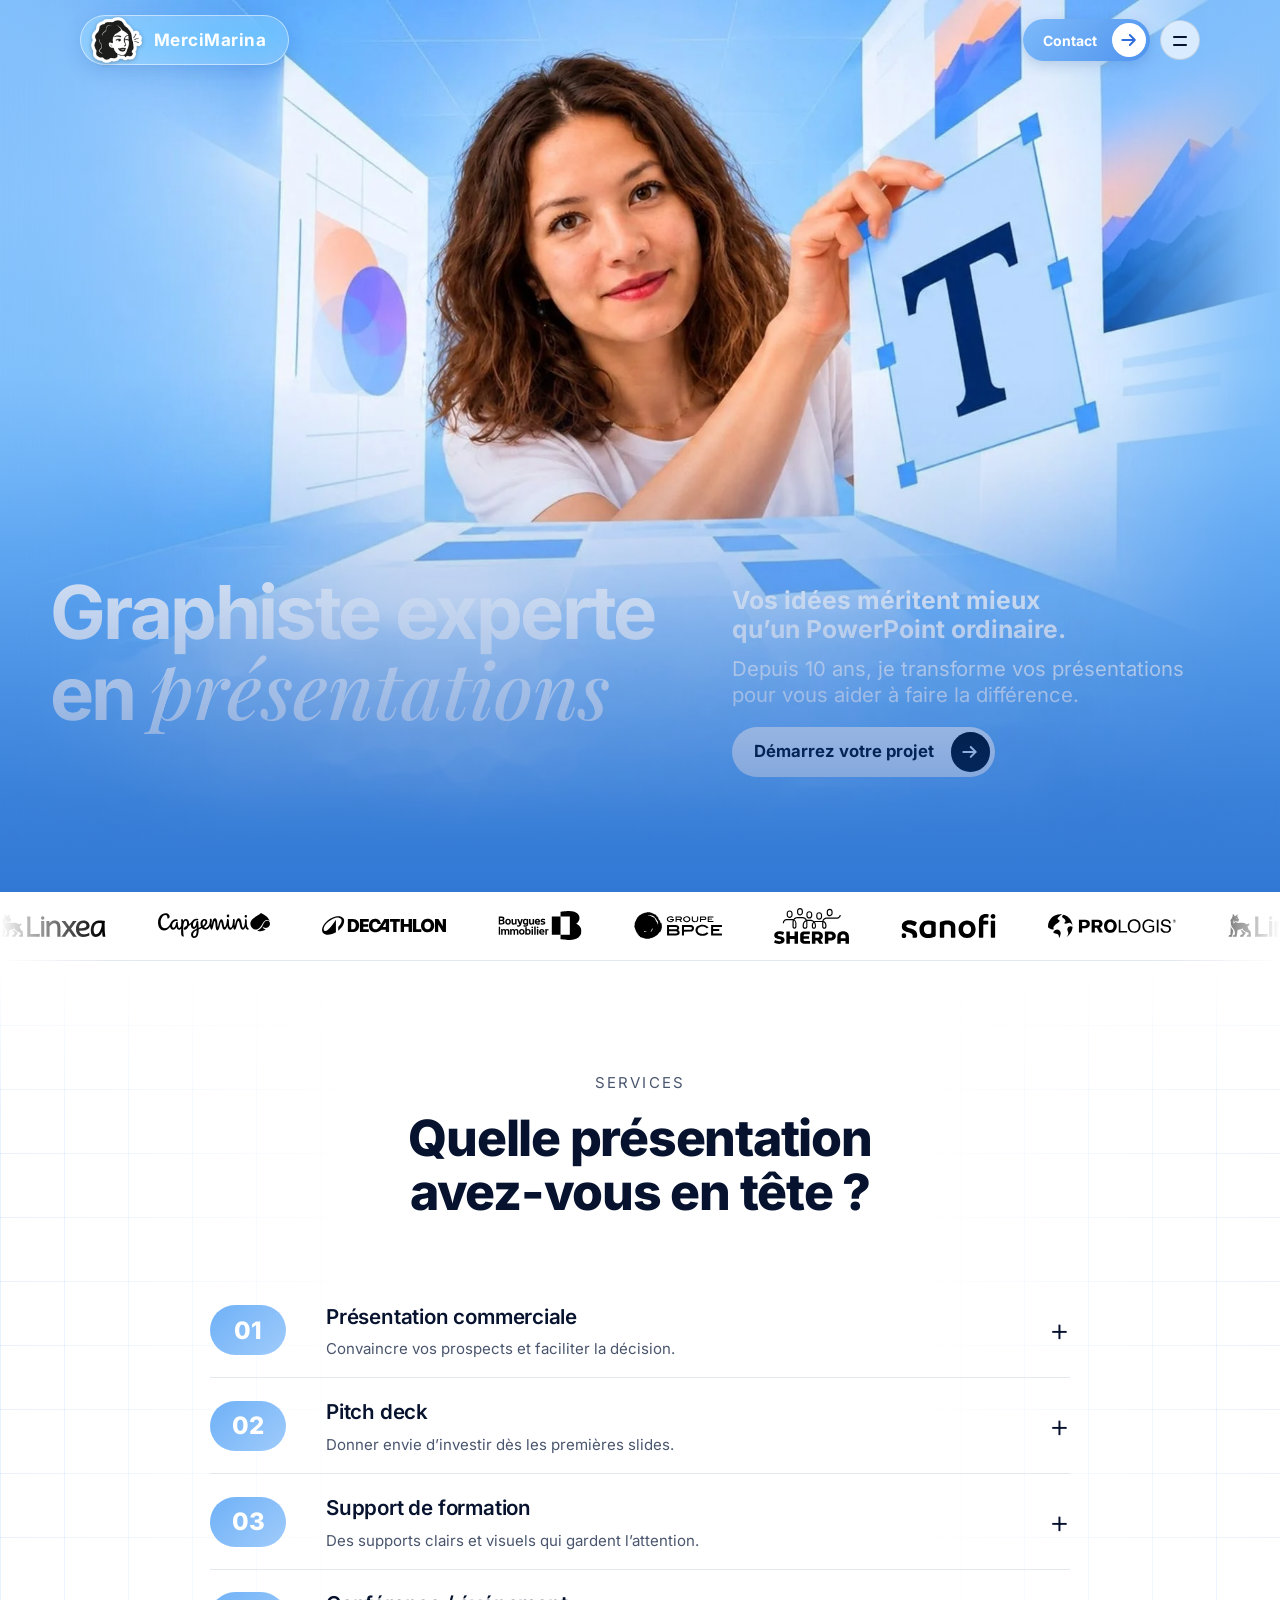
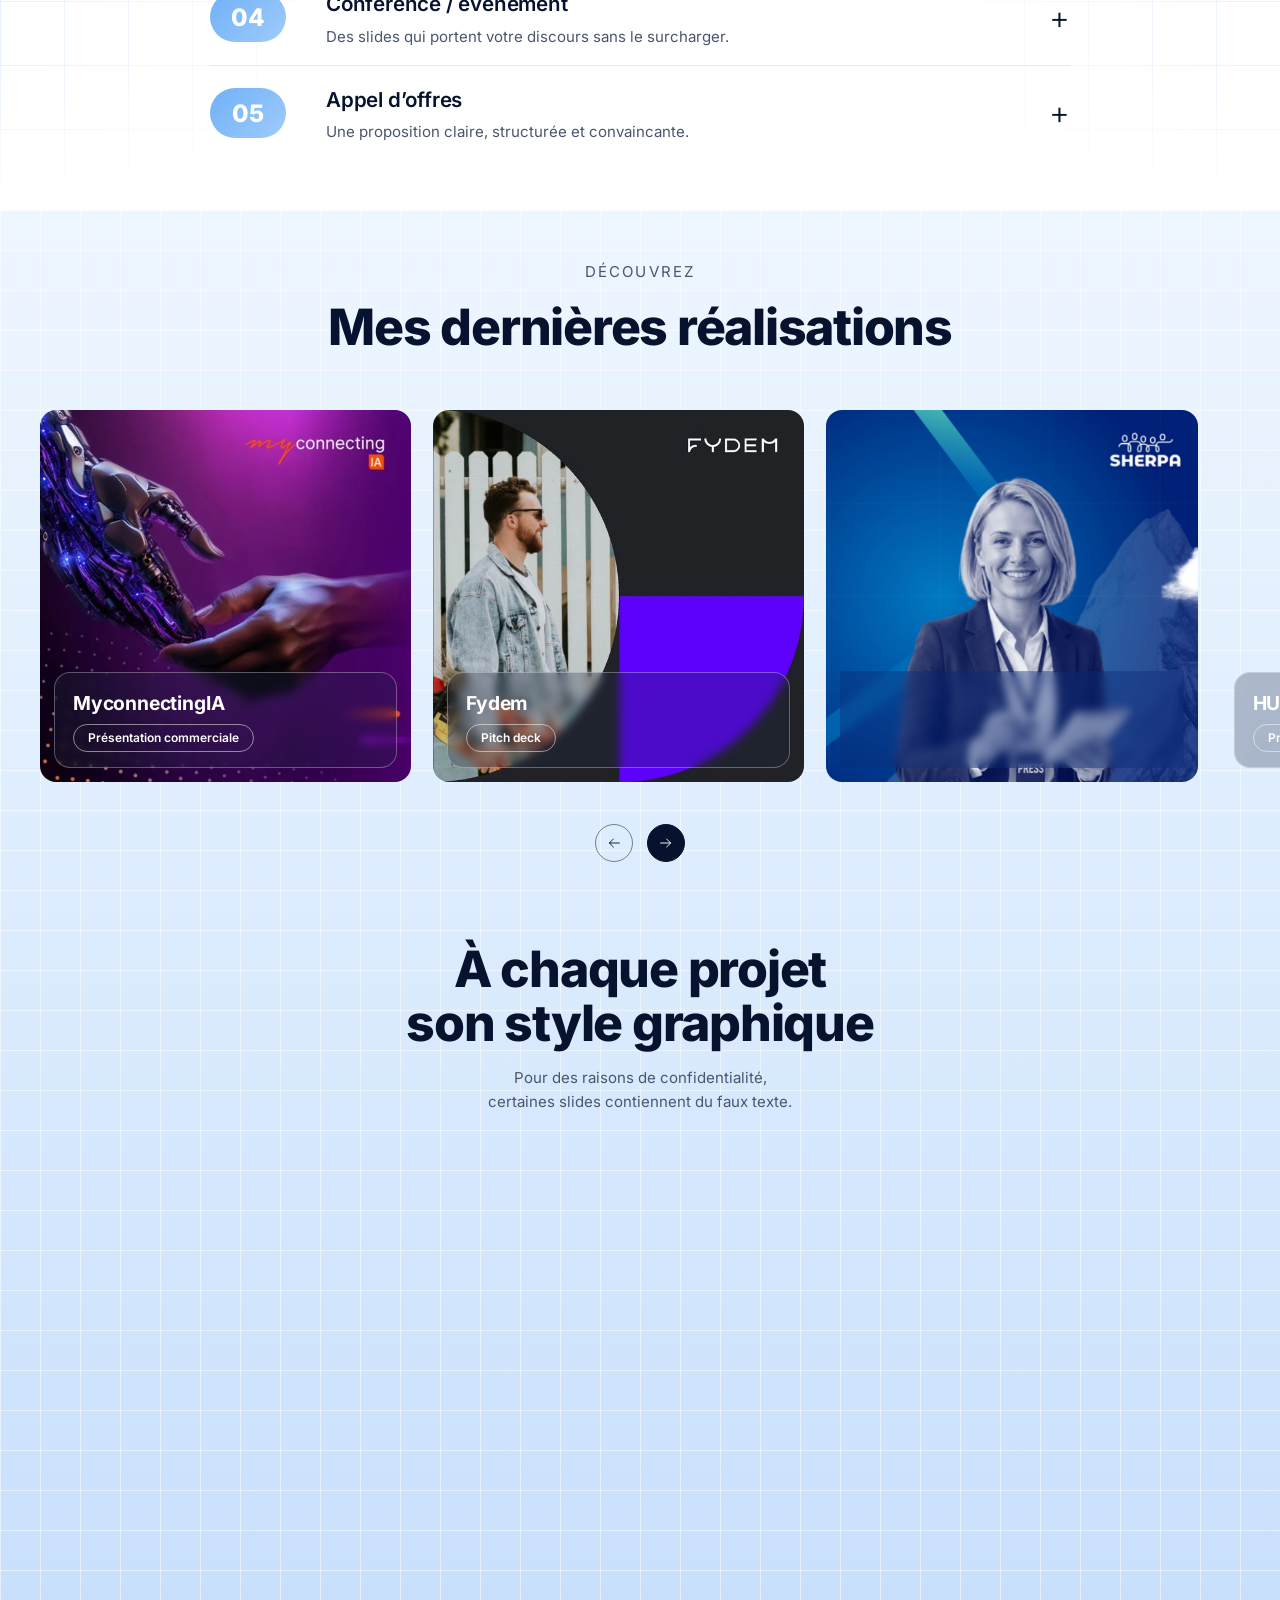
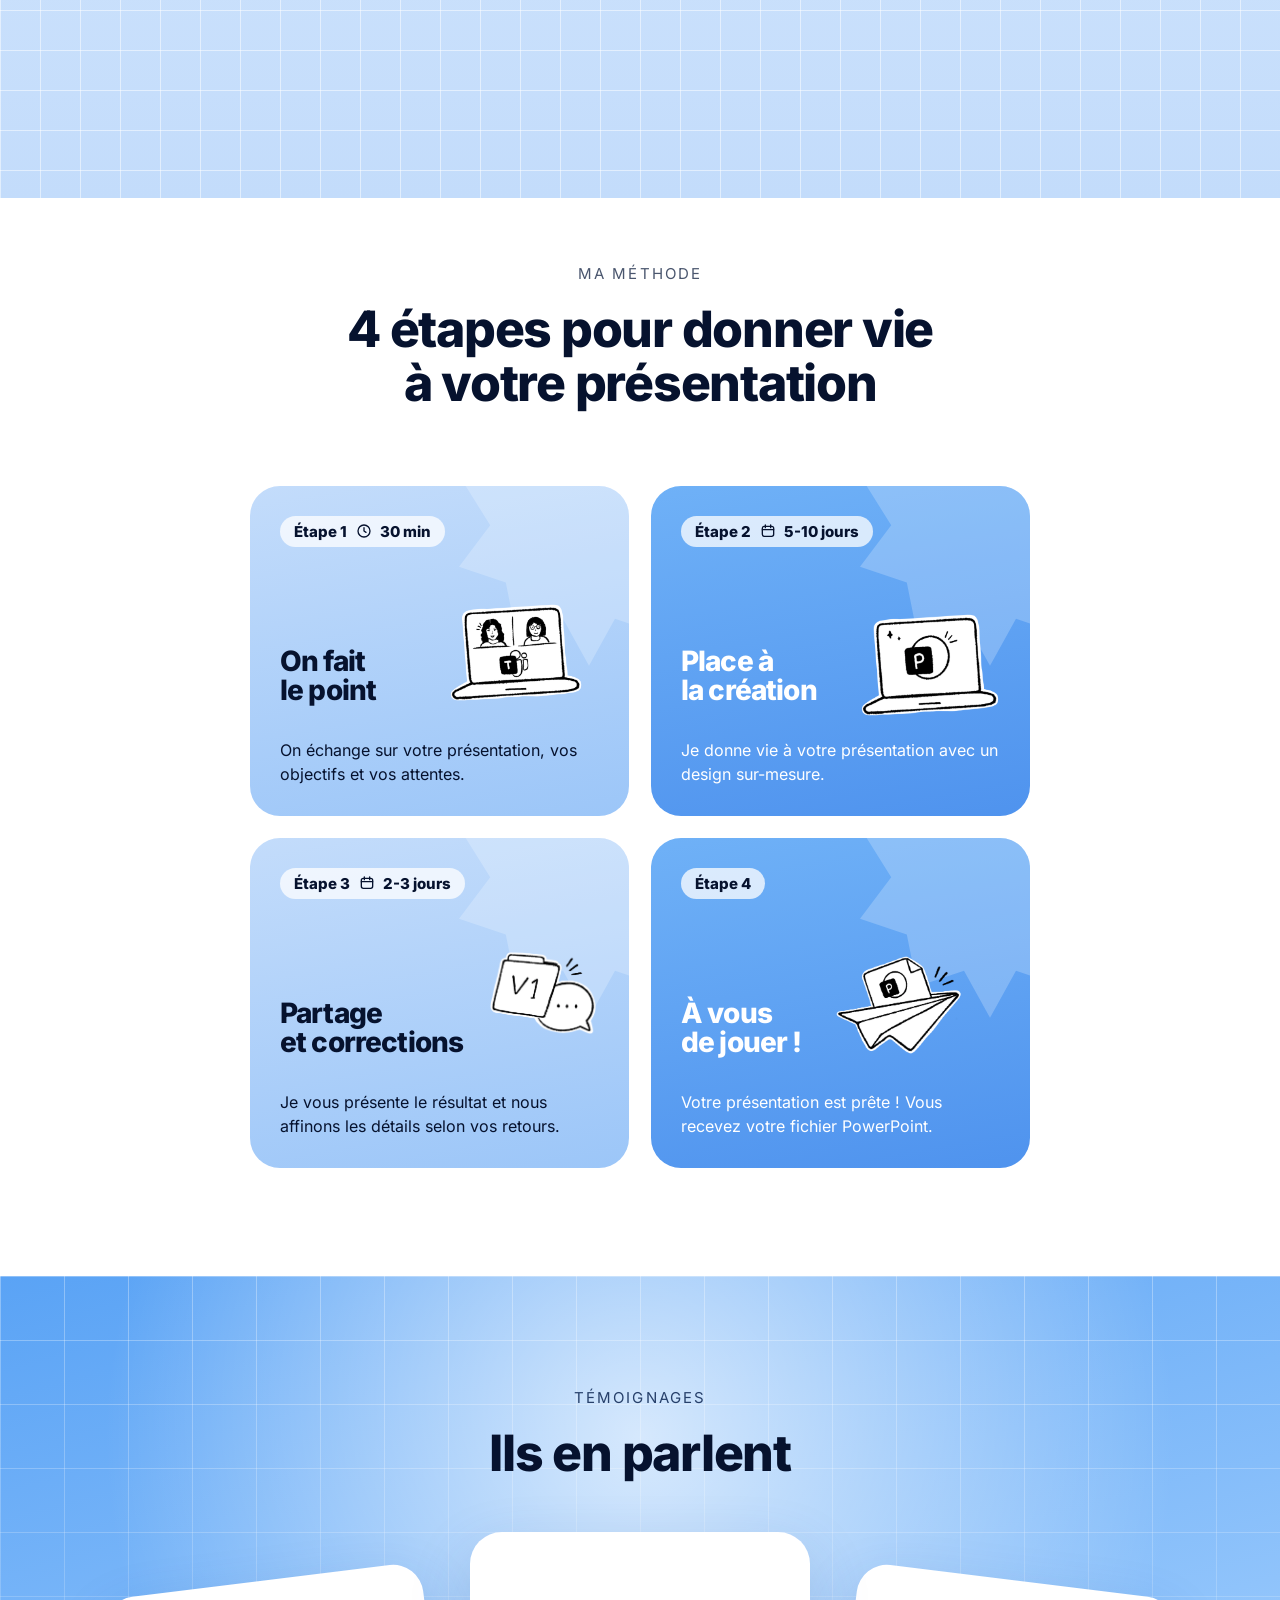
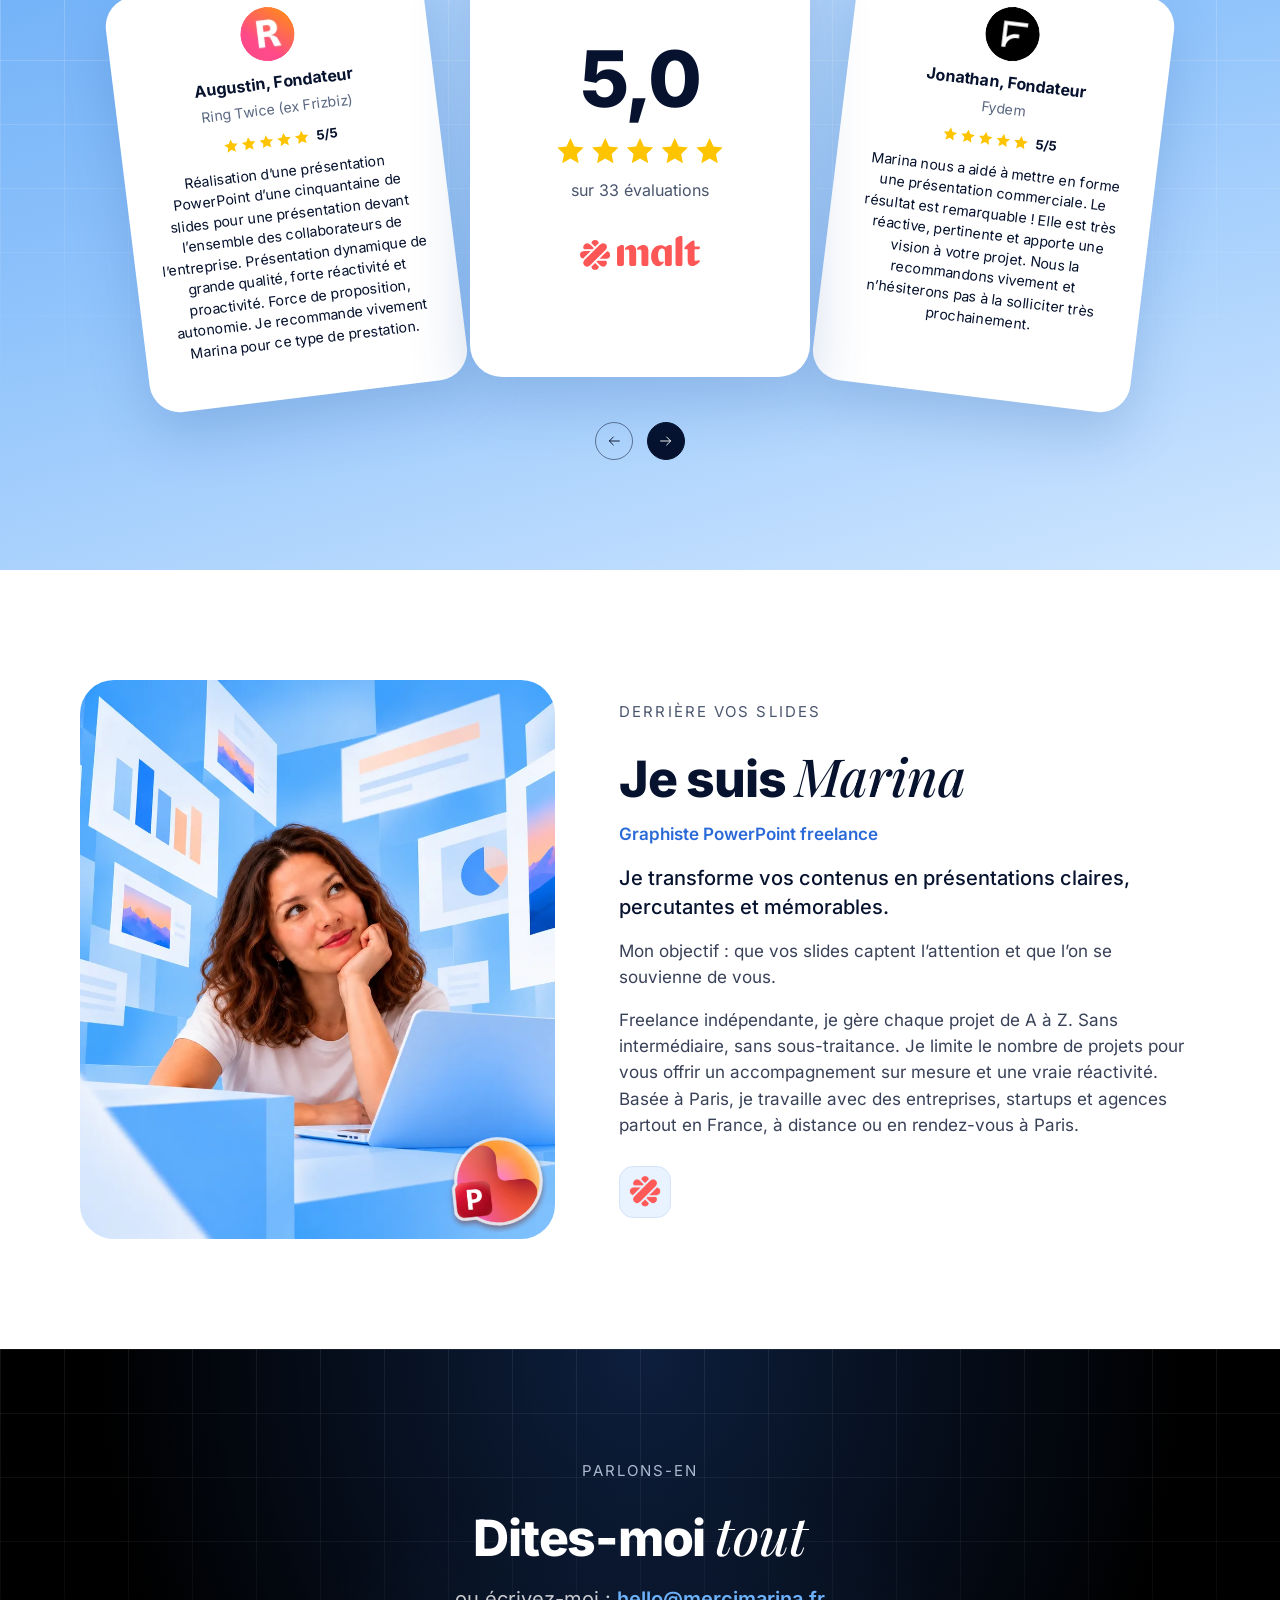
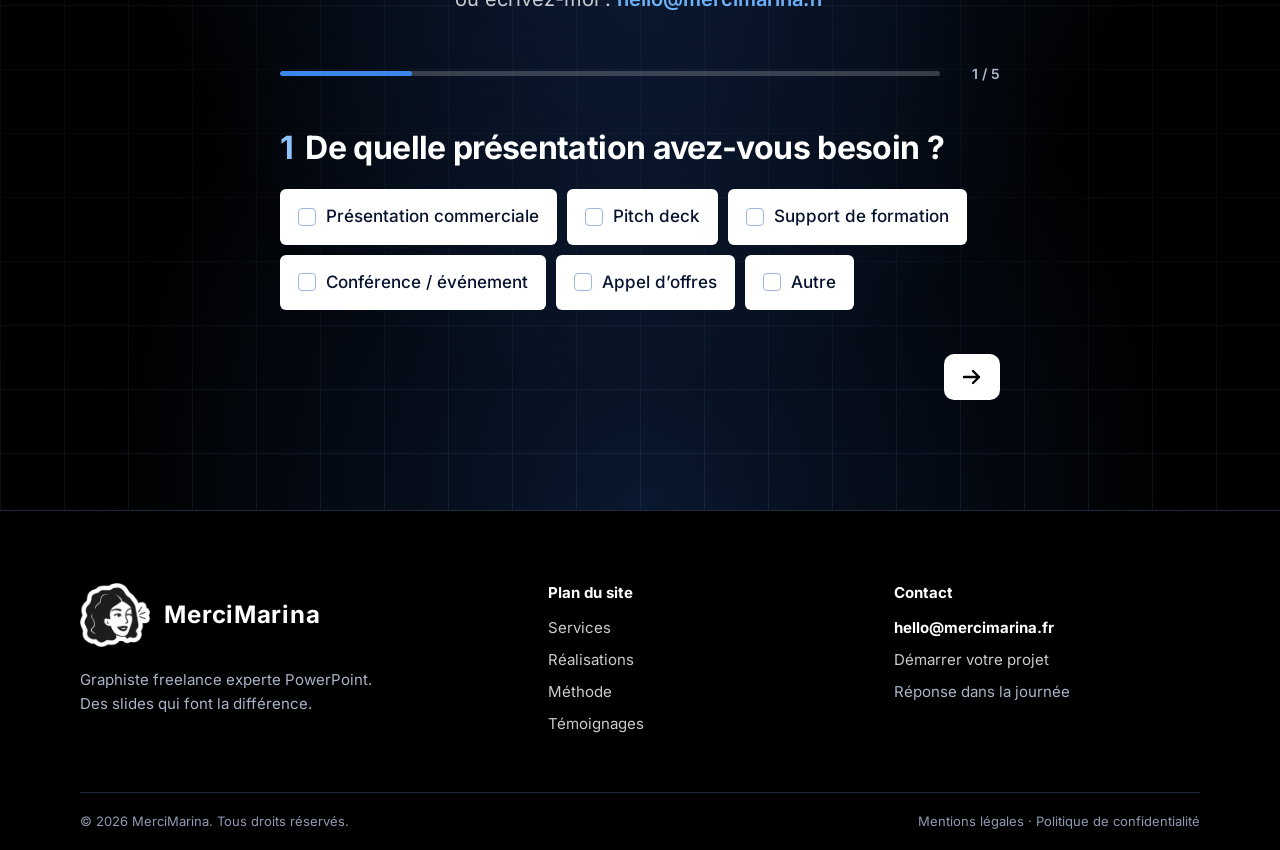
==== commit fecaff62: "Textes Méthode et données structurées" ====
--- a/index.html
+++ b/index.html
@@ -16,8 +16,8 @@
 <title>Graphiste PowerPoint freelance à Paris | MerciMarina</title>
 <link rel="preload" href="fonts/inter-latin-wght-normal.woff2" as="font" type="font/woff2" crossorigin>
 <link rel="preload" href="fonts/playfair-display-latin-wght-italic.woff2" as="font" type="font/woff2" crossorigin>
-<link rel="stylesheet" href="style.css?v=9">
-<script type="application/ld+json">{"@context":"https://schema.org","@type":"ProfessionalService","name":"MerciMarina","url":"https://mercimarina.fr/","image":"https://mercimarina.fr/og-image.jpg","email":"hello@mercimarina.fr","description":"Graphiste PowerPoint freelance : présentations commerciales, pitch decks, supports de formation, conférences et appels d’offres sur mesure.","founder":{"@type":"Person","name":"Marina","jobTitle":"Graphiste PowerPoint freelance"},"address":{"@type":"PostalAddress","addressLocality":"Paris","addressCountry":"FR"},"areaServed":["Paris","France"],"serviceType":["Présentation commerciale","Pitch deck","Support de formation","Conférence et événement","Appel d’offres"],"sameAs":["https://www.malt.fr/profile/marinavu"]}</script>
+<link rel="stylesheet" href="style.css?v=10">
+<script type="application/ld+json">{"@context":"https://schema.org","@graph":[{"@type":"WebSite","@id":"https://mercimarina.fr/#website","url":"https://mercimarina.fr/","name":"MerciMarina","inLanguage":"fr-FR","publisher":{"@id":"https://mercimarina.fr/#entreprise"}},{"@type":"WebPage","@id":"https://mercimarina.fr/#page","url":"https://mercimarina.fr/","name":"Graphiste PowerPoint freelance à Paris | MerciMarina","description":"Graphiste freelance experte PowerPoint à Paris : présentations commerciales, pitch decks, supports de formation et appels d’offres sur mesure.","inLanguage":"fr-FR","isPartOf":{"@id":"https://mercimarina.fr/#website"},"about":{"@id":"https://mercimarina.fr/#entreprise"},"primaryImageOfPage":"https://mercimarina.fr/og-image.jpg"},{"@type":"Person","@id":"https://mercimarina.fr/#marina","name":"Marina","jobTitle":"Graphiste PowerPoint freelance","url":"https://mercimarina.fr/","worksFor":{"@id":"https://mercimarina.fr/#entreprise"},"address":{"@type":"PostalAddress","addressLocality":"Paris","addressCountry":"FR"},"knowsAbout":["Design de présentations","PowerPoint","Pitch deck","Présentation commerciale","Support de formation","Appel d’offres","Design graphique"],"sameAs":["https://www.malt.fr/profile/marinavu"]},{"@type":"ProfessionalService","@id":"https://mercimarina.fr/#entreprise","name":"MerciMarina","url":"https://mercimarina.fr/","image":"https://mercimarina.fr/og-image.jpg","email":"hello@mercimarina.fr","description":"Graphiste PowerPoint freelance : présentations commerciales, pitch decks, supports de formation, conférences et appels d’offres sur mesure.","founder":{"@id":"https://mercimarina.fr/#marina"},"address":{"@type":"PostalAddress","addressLocality":"Paris","addressCountry":"FR"},"areaServed":[{"@type":"City","name":"Paris"},{"@type":"Country","name":"France"}],"knowsLanguage":"fr","sameAs":["https://www.malt.fr/profile/marinavu"],"hasOfferCatalog":{"@type":"OfferCatalog","name":"Prestations de design PowerPoint","itemListElement":[{"@type":"Offer","itemOffered":{"@type":"Service","@id":"https://mercimarina.fr/#service-1","name":"Présentation commerciale","serviceType":"Présentation commerciale","description":"Convaincre vos prospects et faciliter la décision avec une présentation qui met en avant les points forts de votre offre.","provider":{"@id":"https://mercimarina.fr/#entreprise"},"areaServed":{"@type":"Country","name":"France"}}},{"@type":"Offer","itemOffered":{"@type":"Service","@id":"https://mercimarina.fr/#service-2","name":"Pitch deck","serviceType":"Pitch deck","description":"Donner envie d’investir dès les premières slides avec un pitch deck clair et soigné.","provider":{"@id":"https://mercimarina.fr/#entreprise"},"areaServed":{"@type":"Country","name":"France"}}},{"@type":"Offer","itemOffered":{"@type":"Service","@id":"https://mercimarina.fr/#service-3","name":"Support de formation","serviceType":"Support de formation","description":"Des supports clairs et visuels qui gardent l’attention, même avec des contenus denses.","provider":{"@id":"https://mercimarina.fr/#entreprise"},"areaServed":{"@type":"Country","name":"France"}}},{"@type":"Offer","itemOffered":{"@type":"Service","@id":"https://mercimarina.fr/#service-4","name":"Conférence et événement","serviceType":"Conférence et événement","description":"Des slides qui portent votre discours sans le surcharger.","provider":{"@id":"https://mercimarina.fr/#entreprise"},"areaServed":{"@type":"Country","name":"France"}}},{"@type":"Offer","itemOffered":{"@type":"Service","@id":"https://mercimarina.fr/#service-5","name":"Appel d’offres","serviceType":"Appel d’offres","description":"Une proposition claire, structurée et convaincante, avec des informations bien présentées, des schémas pour illustrer vos méthodologies et vos points forts mis en évidence. Pour vos dossiers comme pour vos soutenances orales.","provider":{"@id":"https://mercimarina.fr/#entreprise"},"areaServed":{"@type":"Country","name":"France"}}}]}}]}</script>
 </head>
 <body>
 <svg width="0" height="0" style="position:absolute" aria-hidden="true">
@@ -86,10 +86,10 @@
  <h2 class="title">4 étapes pour donner vie <br>à votre présentation</h2>
 </div>
 <div class="steps" tabindex="0" role="region" aria-label="Les 4 étapes de la méthode">
- <article class="step"><span class="n">Étape 1<svg viewBox="0 0 24 24" aria-hidden="true"><circle cx="12" cy="12" r="9"/><path d="M12 7v5l3 2"/></svg>30 min</span><div class="ttl"><h3>On fait <span class="lt">le point</span></h3><img class="ill" alt="Visioconférence : Marina fait le point avec vous" src="visioconference-brief-ppt.webp" loading="lazy" decoding="async"></div><p>On échange sur votre présentation, vos objectifs et vos attentes. On passe en revue vos slides pour mettre en évidence les points clés et définir la direction à prendre. Le tout en visio.</p></article><span class="flow" aria-hidden="true"><i><svg viewBox="0 0 24 24"><use href="#arr"/></svg></i></span>
- <article class="step"><span class="n">Étape 2<svg viewBox="0 0 24 24" aria-hidden="true"><rect x="3.5" y="5" width="17" height="15" rx="3"/><path d="M3.5 10h17M8 3v4M16 3v4"/></svg>5-10 jours</span><div class="ttl"><h3>Place à <span class="lt">la création</span></h3><img class="ill" alt="Création de votre présentation sur PowerPoint" src="creation-de-votre-presentation-sur-powerpoint.webp" loading="lazy" decoding="async"></div><p>Je donne vie à votre présentation avec un design sur-mesure, adapté à votre identité et à votre cible. Chaque slide est pensée pour mettre en valeur vos idées et rendre votre message clair et impactant.</p></article><span class="flow" aria-hidden="true"><i><svg viewBox="0 0 24 24"><use href="#arr"/></svg></i></span>
- <article class="step"><span class="n">Étape 3<svg viewBox="0 0 24 24" aria-hidden="true"><rect x="3.5" y="5" width="17" height="15" rx="3"/><path d="M3.5 10h17M8 3v4M16 3v4"/></svg>2-3 jours</span><div class="ttl"><h3>Partage <span class="lt">et corrections</span></h3><img class="ill" alt="Livrable PowerPoint" src="livrable-powerpoint.webp" loading="lazy" decoding="async"></div><p>Je vous présente le résultat et nous affinons les détails selon vos retours. Les allers-retours sont illimités sur le design, jusqu’à ce que votre présentation vous convienne à 100 %.</p></article><span class="flow" aria-hidden="true"><i><svg viewBox="0 0 24 24"><use href="#arr"/></svg></i></span>
- <article class="step"><span class="n">Étape 4</span><div class="ttl"><h3>À vous <span class="lt">de jouer !</span></h3><img class="ill" alt="Présentation PowerPoint prête à l’emploi" src="presentation-powerpoint-prete-a-lemploi.webp" loading="lazy" decoding="async"></div><p>Votre présentation est prête ! Vous recevrez votre fichier PowerPoint (.pptx), entièrement modifiable, pour pouvoir l’utiliser, l’adapter et le faire évoluer en toute autonomie.</p></article>
+ <article class="step"><span class="n">Étape 1<svg viewBox="0 0 24 24" aria-hidden="true"><circle cx="12" cy="12" r="9"/><path d="M12 7v5l3 2"/></svg>30 min</span><div class="ttl"><h3>On fait <span class="lt">le point</span></h3><img class="ill" alt="Visioconférence : Marina fait le point avec vous" src="visioconference-brief-ppt.webp" loading="lazy" decoding="async"></div><p>On échange sur votre présentation, vos objectifs et vos attentes.</p></article><span class="flow" aria-hidden="true"><i><svg viewBox="0 0 24 24"><use href="#arr"/></svg></i></span>
+ <article class="step"><span class="n">Étape 2<svg viewBox="0 0 24 24" aria-hidden="true"><rect x="3.5" y="5" width="17" height="15" rx="3"/><path d="M3.5 10h17M8 3v4M16 3v4"/></svg>5-10 jours</span><div class="ttl"><h3>Place à <span class="lt">la création</span></h3><img class="ill" alt="Création de votre présentation sur PowerPoint" src="creation-de-votre-presentation-sur-powerpoint.webp" loading="lazy" decoding="async"></div><p>Je donne vie à votre présentation avec un design sur-mesure.</p></article><span class="flow" aria-hidden="true"><i><svg viewBox="0 0 24 24"><use href="#arr"/></svg></i></span>
+ <article class="step"><span class="n">Étape 3<svg viewBox="0 0 24 24" aria-hidden="true"><rect x="3.5" y="5" width="17" height="15" rx="3"/><path d="M3.5 10h17M8 3v4M16 3v4"/></svg>2-3 jours</span><div class="ttl"><h3>Partage <span class="lt">et corrections</span></h3><img class="ill" alt="Livrable PowerPoint" src="livrable-powerpoint.webp" loading="lazy" decoding="async"></div><p>Je vous présente le résultat et nous affinons les détails selon vos retours.</p></article><span class="flow" aria-hidden="true"><i><svg viewBox="0 0 24 24"><use href="#arr"/></svg></i></span>
+ <article class="step"><span class="n">Étape 4</span><div class="ttl"><h3>À vous <span class="lt">de jouer !</span></h3><img class="ill" alt="Présentation PowerPoint prête à l’emploi" src="presentation-powerpoint-prete-a-lemploi.webp" loading="lazy" decoding="async"></div><p>Votre présentation est prête ! Vous recevez votre fichier PowerPoint.</p></article>
 </div>
 <div class="snav"><button class="arrow prev" aria-label="Étapes précédentes"><svg viewBox="0 0 24 24" aria-hidden="true"><use href="#arr"/></svg></button><button class="arrow next" aria-label="Étapes suivantes"><svg viewBox="0 0 24 24" aria-hidden="true"><use href="#arr"/></svg></button></div>
 </section>
--- a/style.css
+++ b/style.css
@@ -457,3 +457,6 @@
 .sg-stage{cursor:grab;touch-action:pan-y;-webkit-user-select:none;user-select:none}
 .sg-stage.is-drag{cursor:grabbing}
 .sg-tile img{pointer-events:none;-webkit-user-drag:none}
+/* Méthode : textes courts, les cartes s’ajustent à leur contenu */
+@media(min-width:1400px){.steps .step{min-height:0;padding-bottom:36px}}
+@media(max-width:1399px){.steps .step{min-height:330px}}
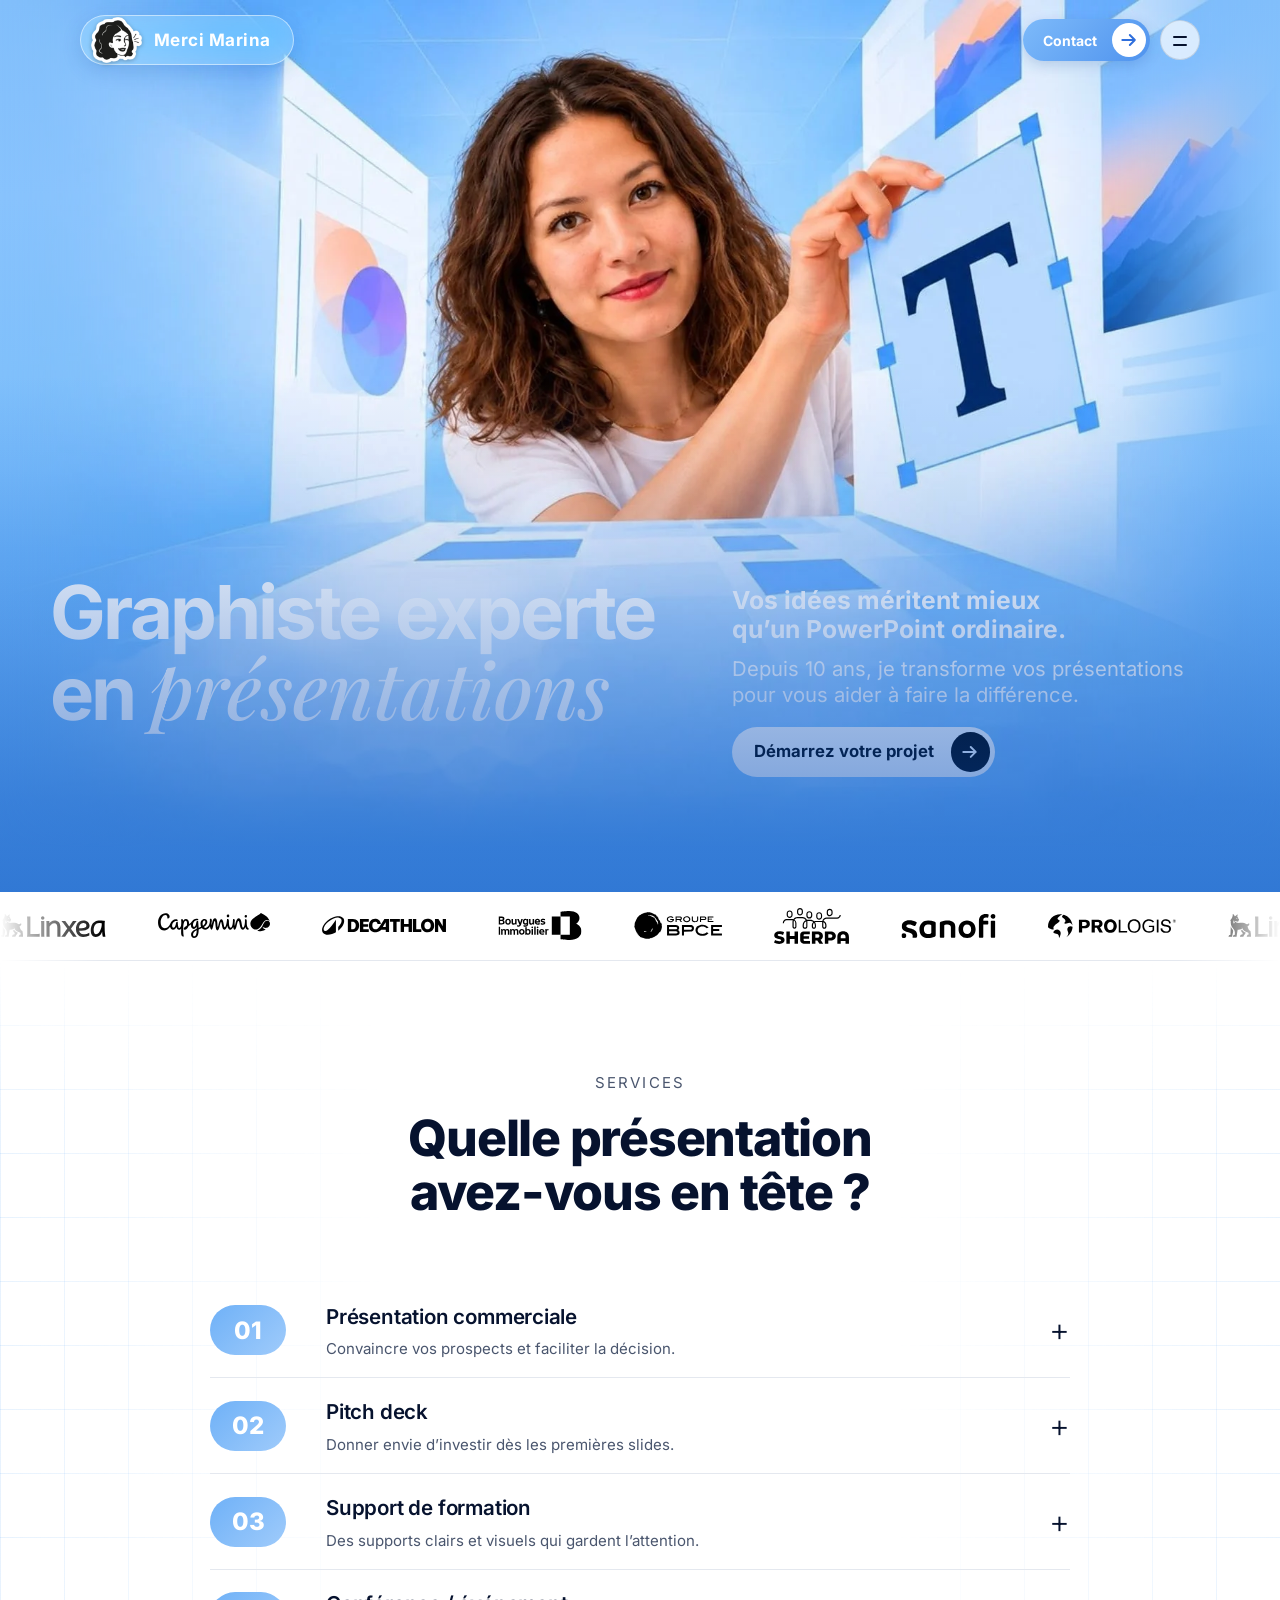
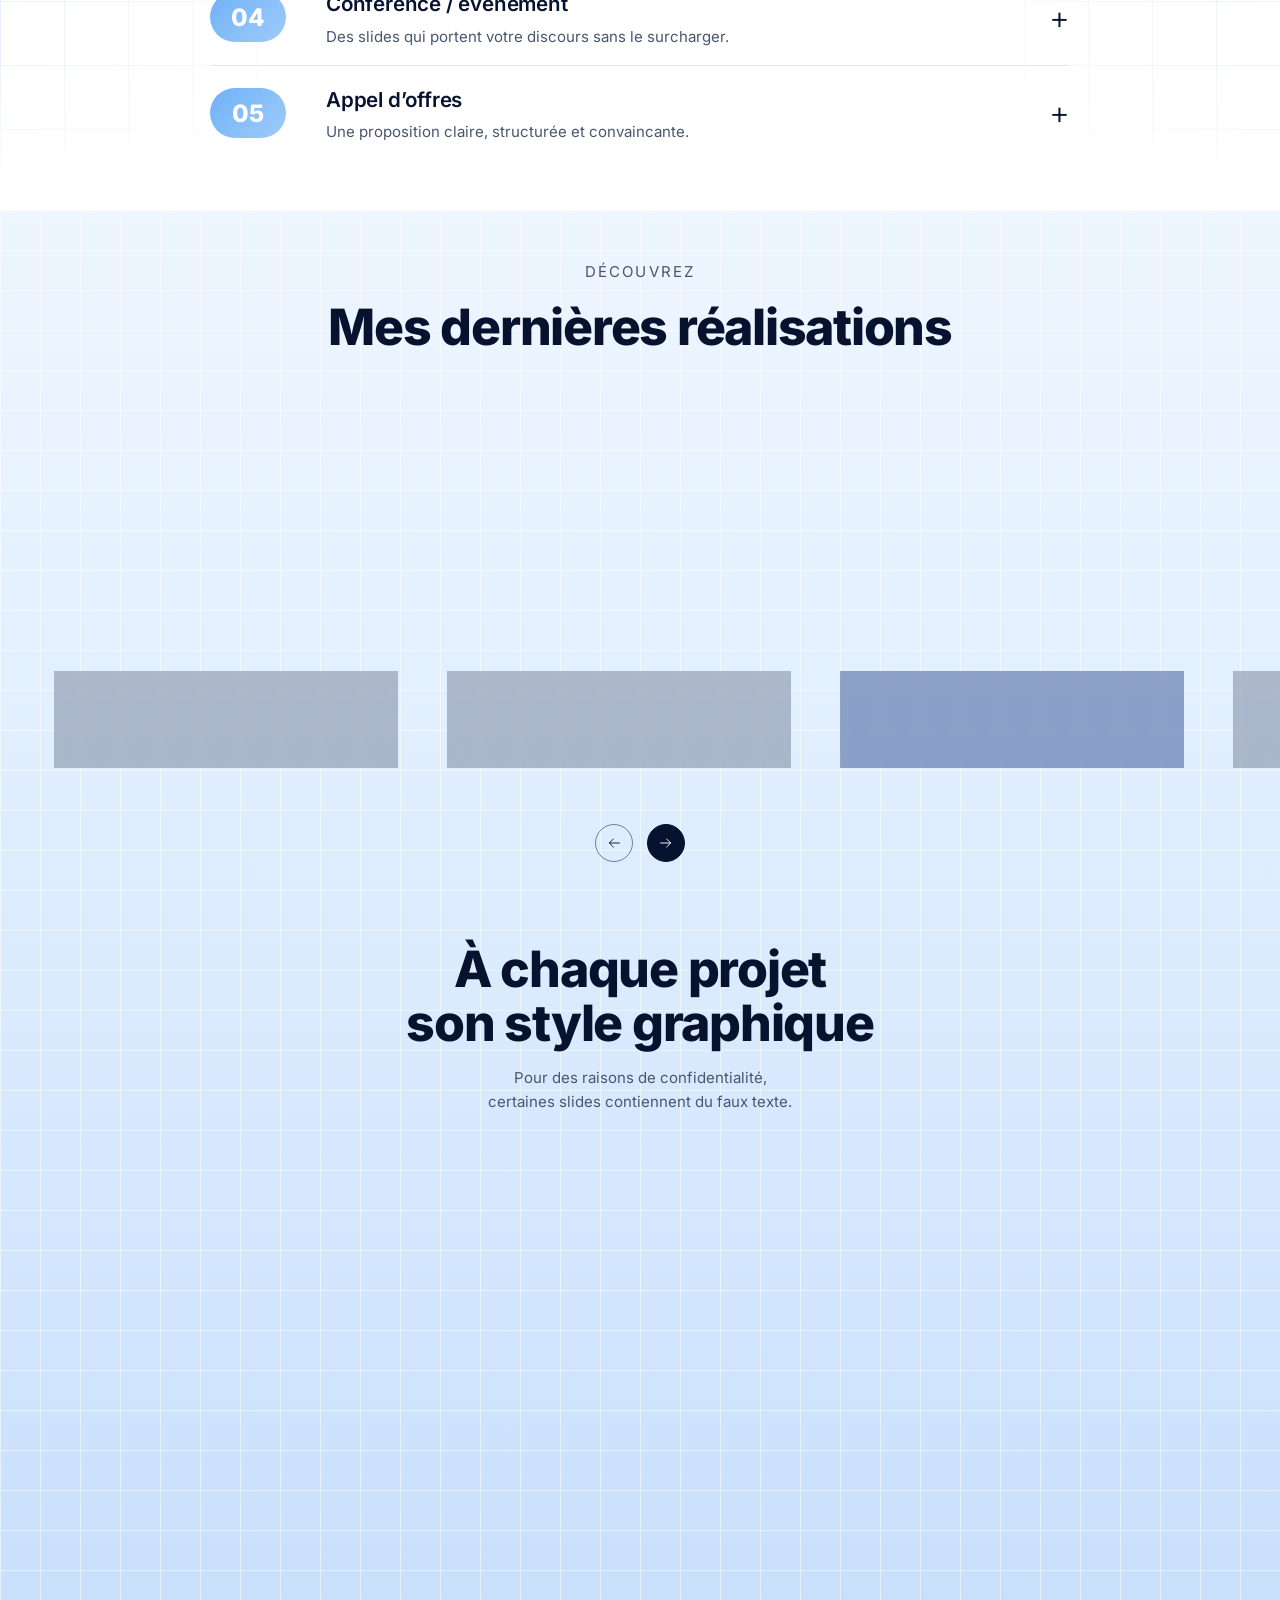
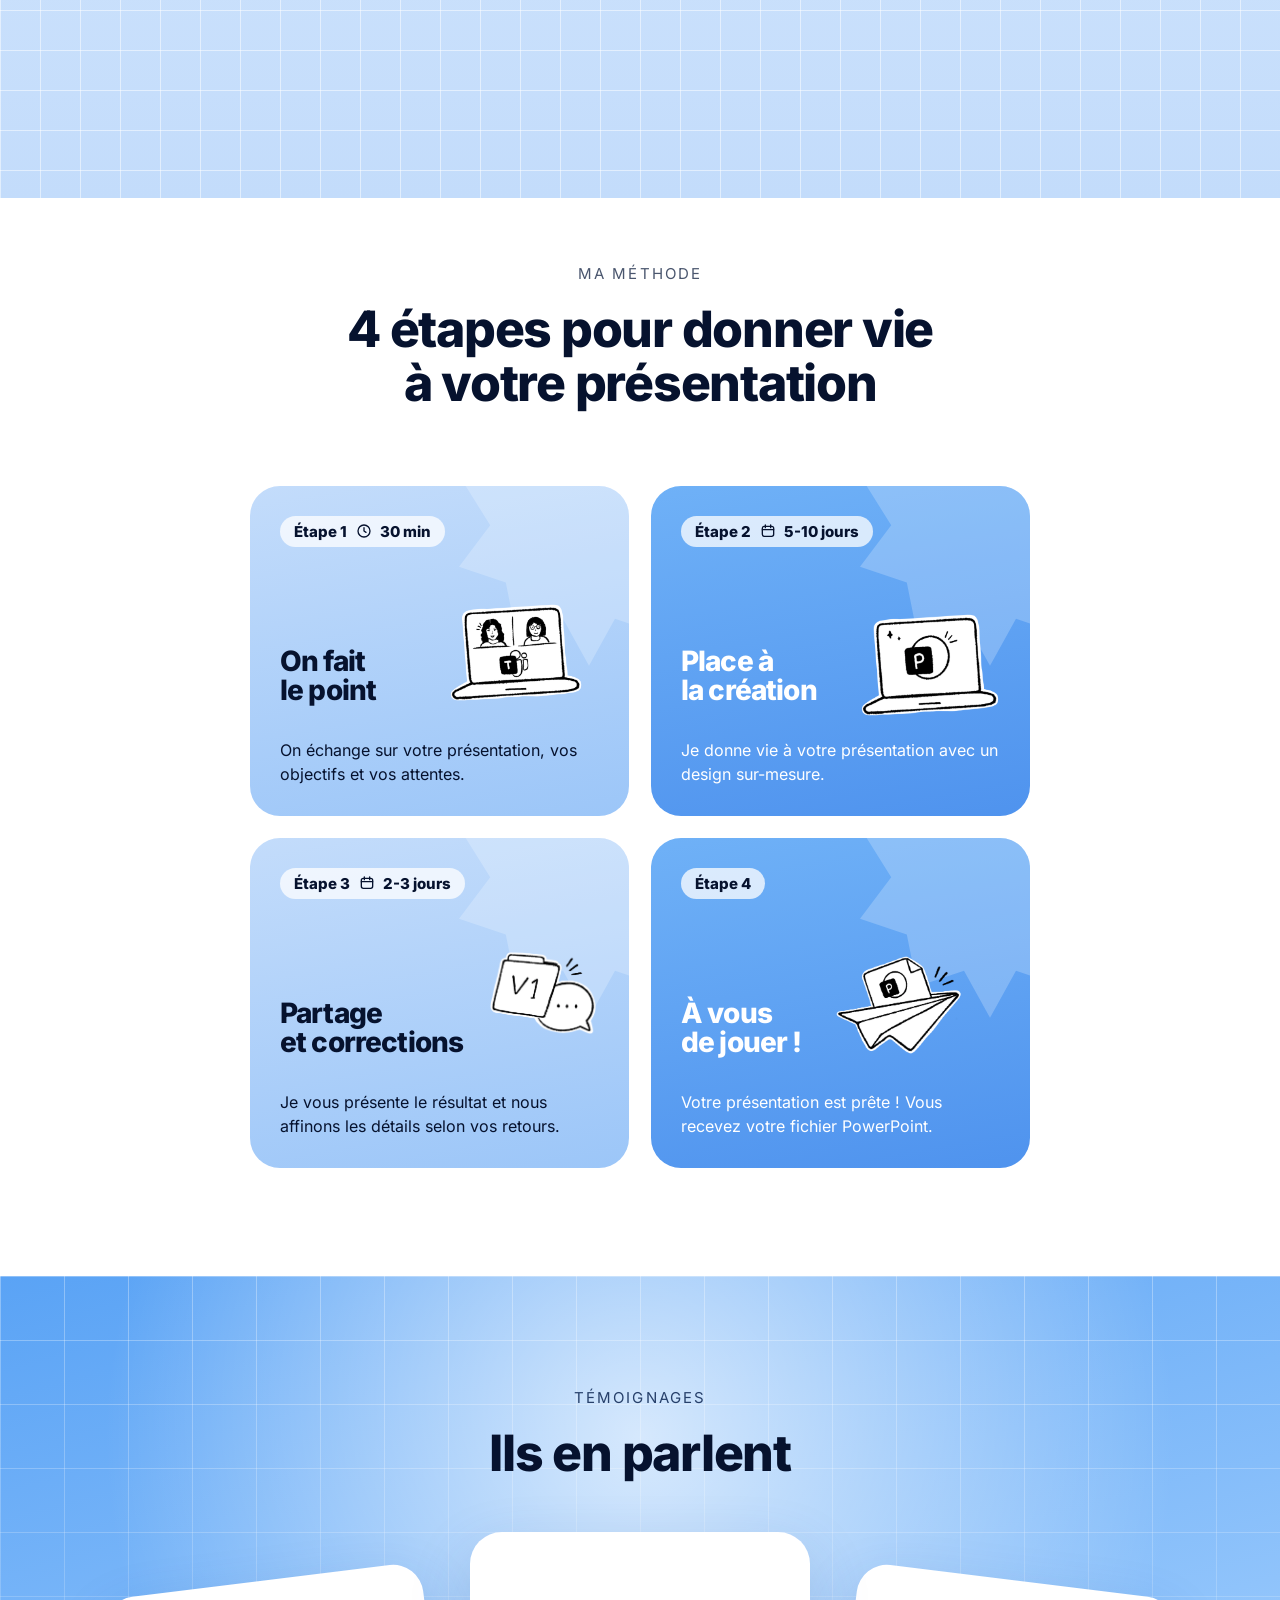
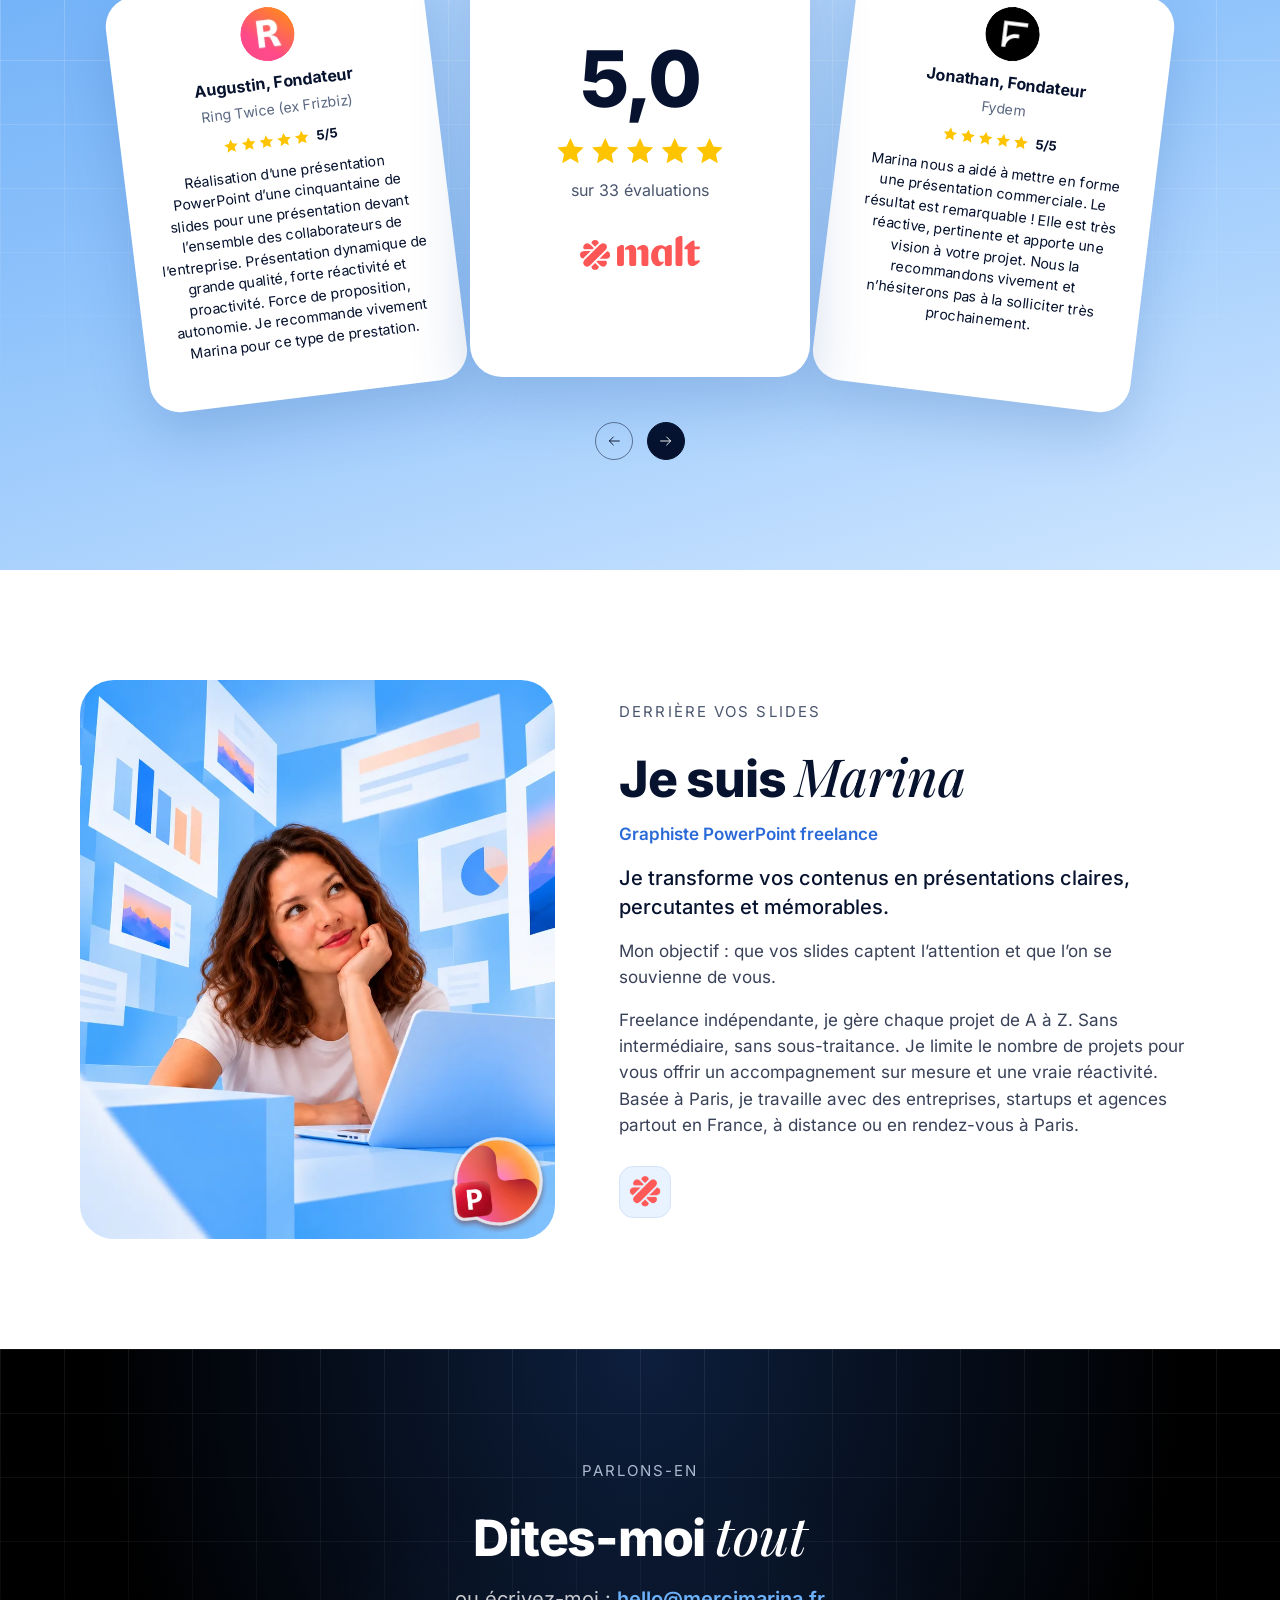
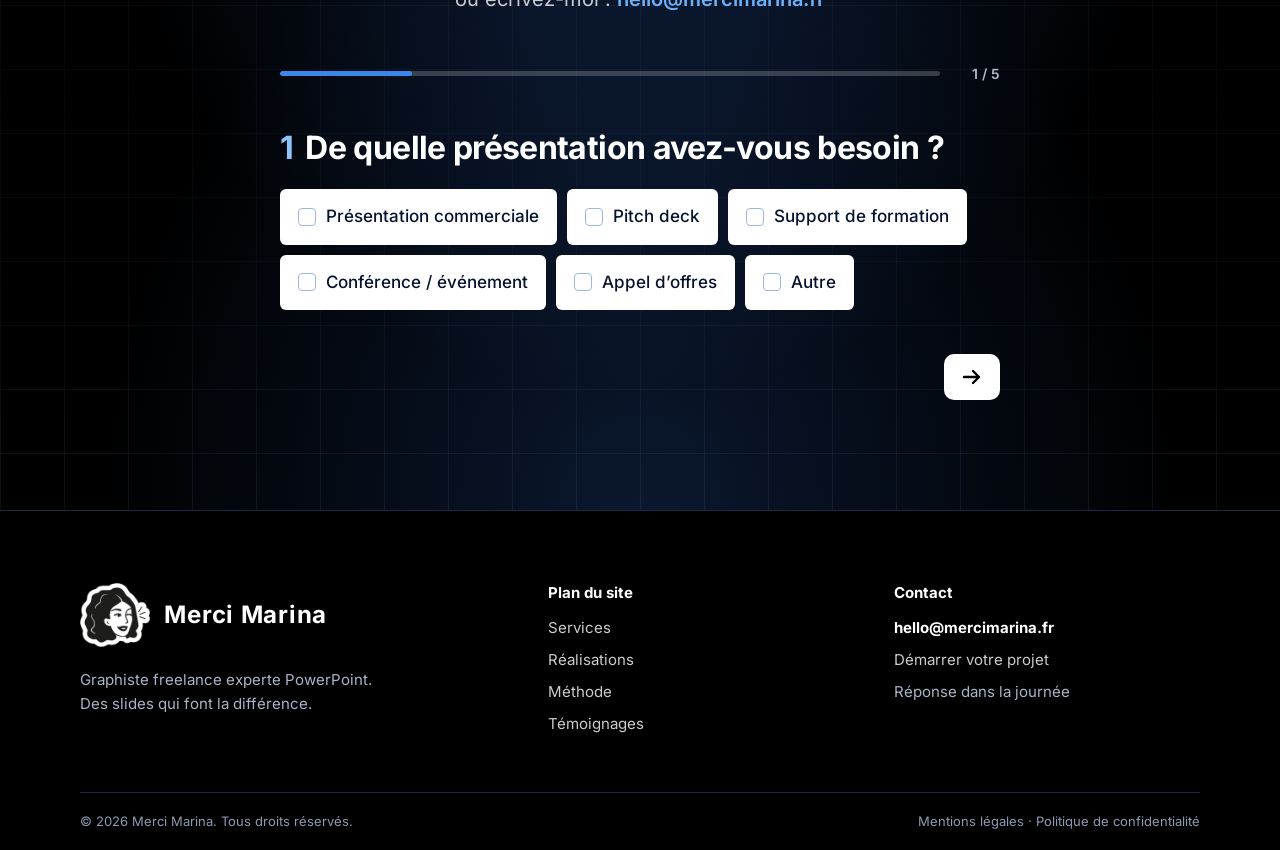
==== commit 0e8d20b7: "Update index.html Nom du site" ====
--- a/index.html
+++ b/index.html
@@ -6,18 +6,18 @@
 <link rel="canonical" href="https://mercimarina.fr/">
 <meta name="robots" content="index,follow,max-image-preview:large">
 <meta name="theme-color" content="#6fb1f7">
-<meta property="og:type" content="website"><meta property="og:locale" content="fr_FR"><meta property="og:site_name" content="MerciMarina">
-<meta property="og:title" content="Graphiste PowerPoint freelance à Paris | MerciMarina"><meta property="og:description" content="Graphiste freelance experte PowerPoint à Paris : présentations commerciales, pitch decks, supports de formation et appels d’offres sur mesure."><meta property="og:url" content="https://mercimarina.fr/">
+<meta property="og:type" content="website"><meta property="og:locale" content="fr_FR"><meta property="og:site_name" content="Merci Marina">
+<meta property="og:title" content="Graphiste PowerPoint freelance à Paris | Merci Marina"><meta property="og:description" content="Graphiste freelance experte PowerPoint à Paris : présentations commerciales, pitch decks, supports de formation et appels d’offres sur mesure."><meta property="og:url" content="https://mercimarina.fr/">
 <meta property="og:image" content="https://mercimarina.fr/og-image.jpg"><meta property="og:image:width" content="1200"><meta property="og:image:height" content="630"><meta property="og:image:alt" content="Marina, graphiste PowerPoint freelance, entourée de slides">
-<meta name="twitter:card" content="summary_large_image"><meta name="twitter:title" content="Graphiste PowerPoint freelance à Paris | MerciMarina"><meta name="twitter:description" content="Graphiste freelance experte PowerPoint à Paris : présentations commerciales, pitch decks, supports de formation et appels d’offres sur mesure."><meta name="twitter:image" content="https://mercimarina.fr/og-image.jpg">
+<meta name="twitter:card" content="summary_large_image"><meta name="twitter:title" content="Graphiste PowerPoint freelance à Paris | Merci Marina"><meta name="twitter:description" content="Graphiste freelance experte PowerPoint à Paris : présentations commerciales, pitch decks, supports de formation et appels d’offres sur mesure."><meta name="twitter:image" content="https://mercimarina.fr/og-image.jpg">
 <link rel="icon" type="image/png" href="favicon.png">
 <link rel="apple-touch-icon" href="apple-touch-icon.png">
 <meta name="viewport" content="width=device-width, initial-scale=1, viewport-fit=cover">
-<title>Graphiste PowerPoint freelance à Paris | MerciMarina</title>
+<title>Graphiste PowerPoint freelance à Paris | Merci Marina</title>
 <link rel="preload" href="fonts/inter-latin-wght-normal.woff2" as="font" type="font/woff2" crossorigin>
 <link rel="preload" href="fonts/playfair-display-latin-wght-italic.woff2" as="font" type="font/woff2" crossorigin>
 <link rel="stylesheet" href="style.css?v=10">
-<script type="application/ld+json">{"@context":"https://schema.org","@graph":[{"@type":"WebSite","@id":"https://mercimarina.fr/#website","url":"https://mercimarina.fr/","name":"MerciMarina","inLanguage":"fr-FR","publisher":{"@id":"https://mercimarina.fr/#entreprise"}},{"@type":"WebPage","@id":"https://mercimarina.fr/#page","url":"https://mercimarina.fr/","name":"Graphiste PowerPoint freelance à Paris | MerciMarina","description":"Graphiste freelance experte PowerPoint à Paris : présentations commerciales, pitch decks, supports de formation et appels d’offres sur mesure.","inLanguage":"fr-FR","isPartOf":{"@id":"https://mercimarina.fr/#website"},"about":{"@id":"https://mercimarina.fr/#entreprise"},"primaryImageOfPage":"https://mercimarina.fr/og-image.jpg"},{"@type":"Person","@id":"https://mercimarina.fr/#marina","name":"Marina","jobTitle":"Graphiste PowerPoint freelance","url":"https://mercimarina.fr/","worksFor":{"@id":"https://mercimarina.fr/#entreprise"},"address":{"@type":"PostalAddress","addressLocality":"Paris","addressCountry":"FR"},"knowsAbout":["Design de présentations","PowerPoint","Pitch deck","Présentation commerciale","Support de formation","Appel d’offres","Design graphique"],"sameAs":["https://www.malt.fr/profile/marinavu"]},{"@type":"ProfessionalService","@id":"https://mercimarina.fr/#entreprise","name":"MerciMarina","url":"https://mercimarina.fr/","image":"https://mercimarina.fr/og-image.jpg","email":"hello@mercimarina.fr","description":"Graphiste PowerPoint freelance : présentations commerciales, pitch decks, supports de formation, conférences et appels d’offres sur mesure.","founder":{"@id":"https://mercimarina.fr/#marina"},"address":{"@type":"PostalAddress","addressLocality":"Paris","addressCountry":"FR"},"areaServed":[{"@type":"City","name":"Paris"},{"@type":"Country","name":"France"}],"knowsLanguage":"fr","sameAs":["https://www.malt.fr/profile/marinavu"],"hasOfferCatalog":{"@type":"OfferCatalog","name":"Prestations de design PowerPoint","itemListElement":[{"@type":"Offer","itemOffered":{"@type":"Service","@id":"https://mercimarina.fr/#service-1","name":"Présentation commerciale","serviceType":"Présentation commerciale","description":"Convaincre vos prospects et faciliter la décision avec une présentation qui met en avant les points forts de votre offre.","provider":{"@id":"https://mercimarina.fr/#entreprise"},"areaServed":{"@type":"Country","name":"France"}}},{"@type":"Offer","itemOffered":{"@type":"Service","@id":"https://mercimarina.fr/#service-2","name":"Pitch deck","serviceType":"Pitch deck","description":"Donner envie d’investir dès les premières slides avec un pitch deck clair et soigné.","provider":{"@id":"https://mercimarina.fr/#entreprise"},"areaServed":{"@type":"Country","name":"France"}}},{"@type":"Offer","itemOffered":{"@type":"Service","@id":"https://mercimarina.fr/#service-3","name":"Support de formation","serviceType":"Support de formation","description":"Des supports clairs et visuels qui gardent l’attention, même avec des contenus denses.","provider":{"@id":"https://mercimarina.fr/#entreprise"},"areaServed":{"@type":"Country","name":"France"}}},{"@type":"Offer","itemOffered":{"@type":"Service","@id":"https://mercimarina.fr/#service-4","name":"Conférence et événement","serviceType":"Conférence et événement","description":"Des slides qui portent votre discours sans le surcharger.","provider":{"@id":"https://mercimarina.fr/#entreprise"},"areaServed":{"@type":"Country","name":"France"}}},{"@type":"Offer","itemOffered":{"@type":"Service","@id":"https://mercimarina.fr/#service-5","name":"Appel d’offres","serviceType":"Appel d’offres","description":"Une proposition claire, structurée et convaincante, avec des informations bien présentées, des schémas pour illustrer vos méthodologies et vos points forts mis en évidence. Pour vos dossiers comme pour vos soutenances orales.","provider":{"@id":"https://mercimarina.fr/#entreprise"},"areaServed":{"@type":"Country","name":"France"}}}]}}]}</script>
+<script type="application/ld+json">{"@context":"https://schema.org","@graph":[{"@type":"WebSite","@id":"https://mercimarina.fr/#website","url":"https://mercimarina.fr/","name":"Merci Marina","alternateName":["MerciMarina","mercimarina.fr"],"inLanguage":"fr-FR","publisher":{"@id":"https://mercimarina.fr/#entreprise"}},{"@type":"WebPage","@id":"https://mercimarina.fr/#page","url":"https://mercimarina.fr/","name":"Graphiste PowerPoint freelance à Paris | Merci Marina","description":"Graphiste freelance experte PowerPoint à Paris : présentations commerciales, pitch decks, supports de formation et appels d’offres sur mesure.","inLanguage":"fr-FR","isPartOf":{"@id":"https://mercimarina.fr/#website"},"about":{"@id":"https://mercimarina.fr/#entreprise"},"primaryImageOfPage":"https://mercimarina.fr/og-image.jpg"},{"@type":"Person","@id":"https://mercimarina.fr/#marina","name":"Marina","jobTitle":"Graphiste PowerPoint freelance","url":"https://mercimarina.fr/","worksFor":{"@id":"https://mercimarina.fr/#entreprise"},"address":{"@type":"PostalAddress","addressLocality":"Paris","addressCountry":"FR"},"knowsAbout":["Design de présentations","PowerPoint","Pitch deck","Présentation commerciale","Support de formation","Appel d’offres","Design graphique"],"sameAs":["https://www.malt.fr/profile/marinavu"]},{"@type":"ProfessionalService","@id":"https://mercimarina.fr/#entreprise","name":"Merci Marina","url":"https://mercimarina.fr/","image":"https://mercimarina.fr/og-image.jpg","email":"hello@mercimarina.fr","description":"Graphiste PowerPoint freelance : présentations commerciales, pitch decks, supports de formation, conférences et appels d’offres sur mesure.","founder":{"@id":"https://mercimarina.fr/#marina"},"address":{"@type":"PostalAddress","addressLocality":"Paris","addressCountry":"FR"},"areaServed":[{"@type":"City","name":"Paris"},{"@type":"Country","name":"France"}],"knowsLanguage":"fr","sameAs":["https://www.malt.fr/profile/marinavu"],"hasOfferCatalog":{"@type":"OfferCatalog","name":"Prestations de design PowerPoint","itemListElement":[{"@type":"Offer","itemOffered":{"@type":"Service","@id":"https://mercimarina.fr/#service-1","name":"Présentation commerciale","serviceType":"Présentation commerciale","description":"Convaincre vos prospects et faciliter la décision avec une présentation qui met en avant les points forts de votre offre.","provider":{"@id":"https://mercimarina.fr/#entreprise"},"areaServed":{"@type":"Country","name":"France"}}},{"@type":"Offer","itemOffered":{"@type":"Service","@id":"https://mercimarina.fr/#service-2","name":"Pitch deck","serviceType":"Pitch deck","description":"Donner envie d’investir dès les premières slides avec un pitch deck clair et soigné.","provider":{"@id":"https://mercimarina.fr/#entreprise"},"areaServed":{"@type":"Country","name":"France"}}},{"@type":"Offer","itemOffered":{"@type":"Service","@id":"https://mercimarina.fr/#service-3","name":"Support de formation","serviceType":"Support de formation","description":"Des supports clairs et visuels qui gardent l’attention, même avec des contenus denses.","provider":{"@id":"https://mercimarina.fr/#entreprise"},"areaServed":{"@type":"Country","name":"France"}}},{"@type":"Offer","itemOffered":{"@type":"Service","@id":"https://mercimarina.fr/#service-4","name":"Conférence et événement","serviceType":"Conférence et événement","description":"Des slides qui portent votre discours sans le surcharger.","provider":{"@id":"https://mercimarina.fr/#entreprise"},"areaServed":{"@type":"Country","name":"France"}}},{"@type":"Offer","itemOffered":{"@type":"Service","@id":"https://mercimarina.fr/#service-5","name":"Appel d’offres","serviceType":"Appel d’offres","description":"Une proposition claire, structurée et convaincante, avec des informations bien présentées, des schémas pour illustrer vos méthodologies et vos points forts mis en évidence. Pour vos dossiers comme pour vos soutenances orales.","provider":{"@id":"https://mercimarina.fr/#entreprise"},"areaServed":{"@type":"Country","name":"France"}}}]}}]}</script>
 </head>
 <body>
 <svg width="0" height="0" style="position:absolute" aria-hidden="true">
@@ -26,7 +26,7 @@
 </svg>
 
 <header class="site"><div class="hbar">
- <a class="brand" href="#top" aria-label="Accueil"><img src="marina-graphiste-powerpoint-freelance-logo.webp" alt="Marina, graphiste PowerPoint freelance"><span>MerciMarina</span></a>
+ <a class="brand" href="#top" aria-label="Accueil"><img src="marina-graphiste-powerpoint-freelance-logo.webp" alt="Marina, graphiste PowerPoint freelance"><span>Merci Marina</span></a>
  <div class="hright"><a class="pill dark hcta" href="#contact">Contact</a><button class="burger" aria-label="Ouvrir le menu" aria-expanded="false" aria-controls="nav"><span></span><span></span></button></div>
  <nav id="nav" aria-label="Navigation principale"><a href="#services">Services</a><a href="#realisations">Réalisations</a><a href="#methode">Méthode</a><a href="#temoignages">Témoignages</a></nav>
 </div></header>
@@ -144,10 +144,10 @@
 </main>
 
 <footer>
- <div class="wrap ft"><div><a class="flogo" href="#top" aria-label="Accueil"><img src="marina-graphiste-powerpoint-freelance-logo.webp" alt=""><span>MerciMarina</span></a><p>Graphiste freelance experte PowerPoint.<br>Des slides qui font la différence.</p></div>
+ <div class="wrap ft"><div><a class="flogo" href="#top" aria-label="Accueil"><img src="marina-graphiste-powerpoint-freelance-logo.webp" alt=""><span>Merci Marina</span></a><p>Graphiste freelance experte PowerPoint.<br>Des slides qui font la différence.</p></div>
  <div><h3>Plan du site</h3><ul><li><a href="#services">Services</a></li><li><a href="#realisations">Réalisations</a></li><li><a href="#methode">Méthode</a></li><li><a href="#temoignages">Témoignages</a></li></ul></div>
  <div><h3>Contact</h3><ul><li><a class="mail" href="mailto:hello@mercimarina.fr">hello@mercimarina.fr</a></li><li><a href="#contact">Démarrer votre projet</a></li><li>Réponse dans la journée</li></ul></div></div>
- <div class="wrap fb"><span>© 2026 MerciMarina. Tous droits réservés.</span><span><a href="mentions-legales.html">Mentions légales</a> · <a href="politique-confidentialite.html">Politique de confidentialité</a></span></div>
+ <div class="wrap fb"><span>© 2026 Merci Marina. Tous droits réservés.</span><span><a href="mentions-legales.html">Mentions légales</a> · <a href="politique-confidentialite.html">Politique de confidentialité</a></span></div>
 </footer>
 
 <script src="script.js?v=10" defer></script>
